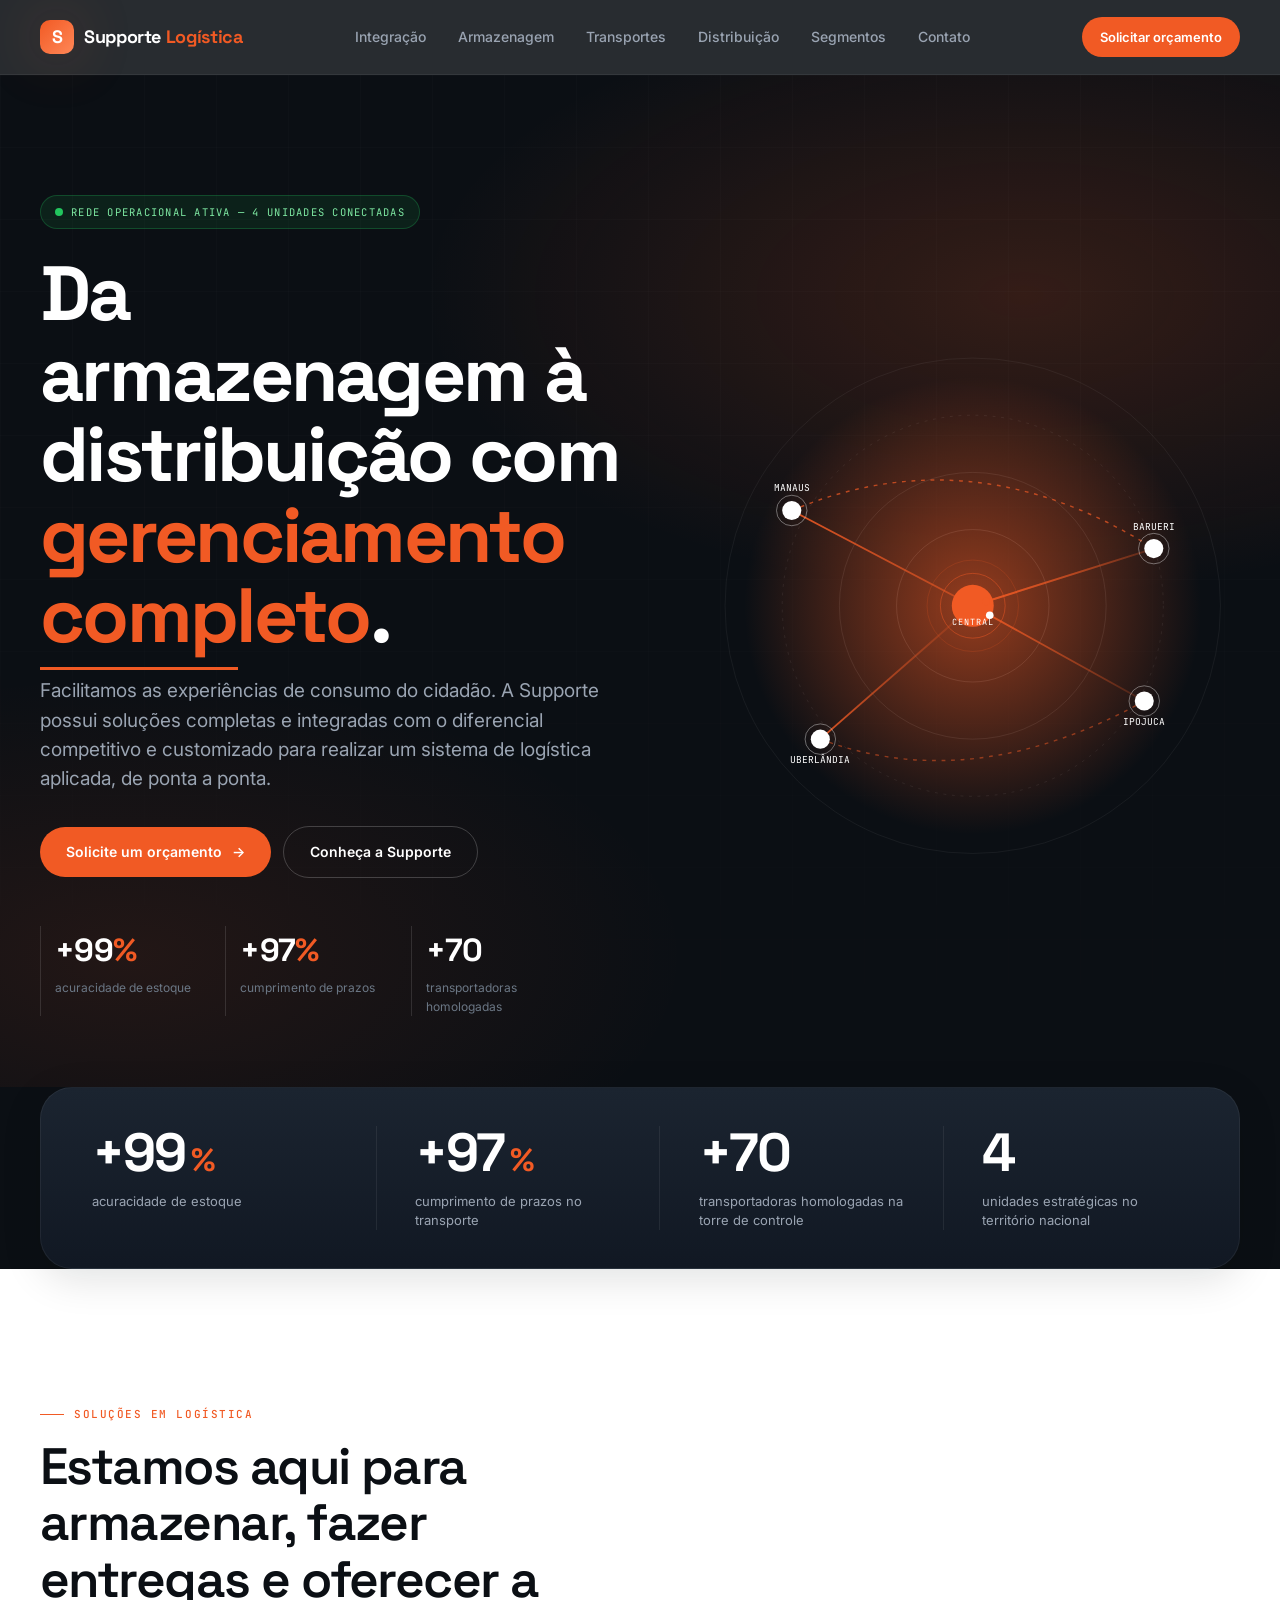
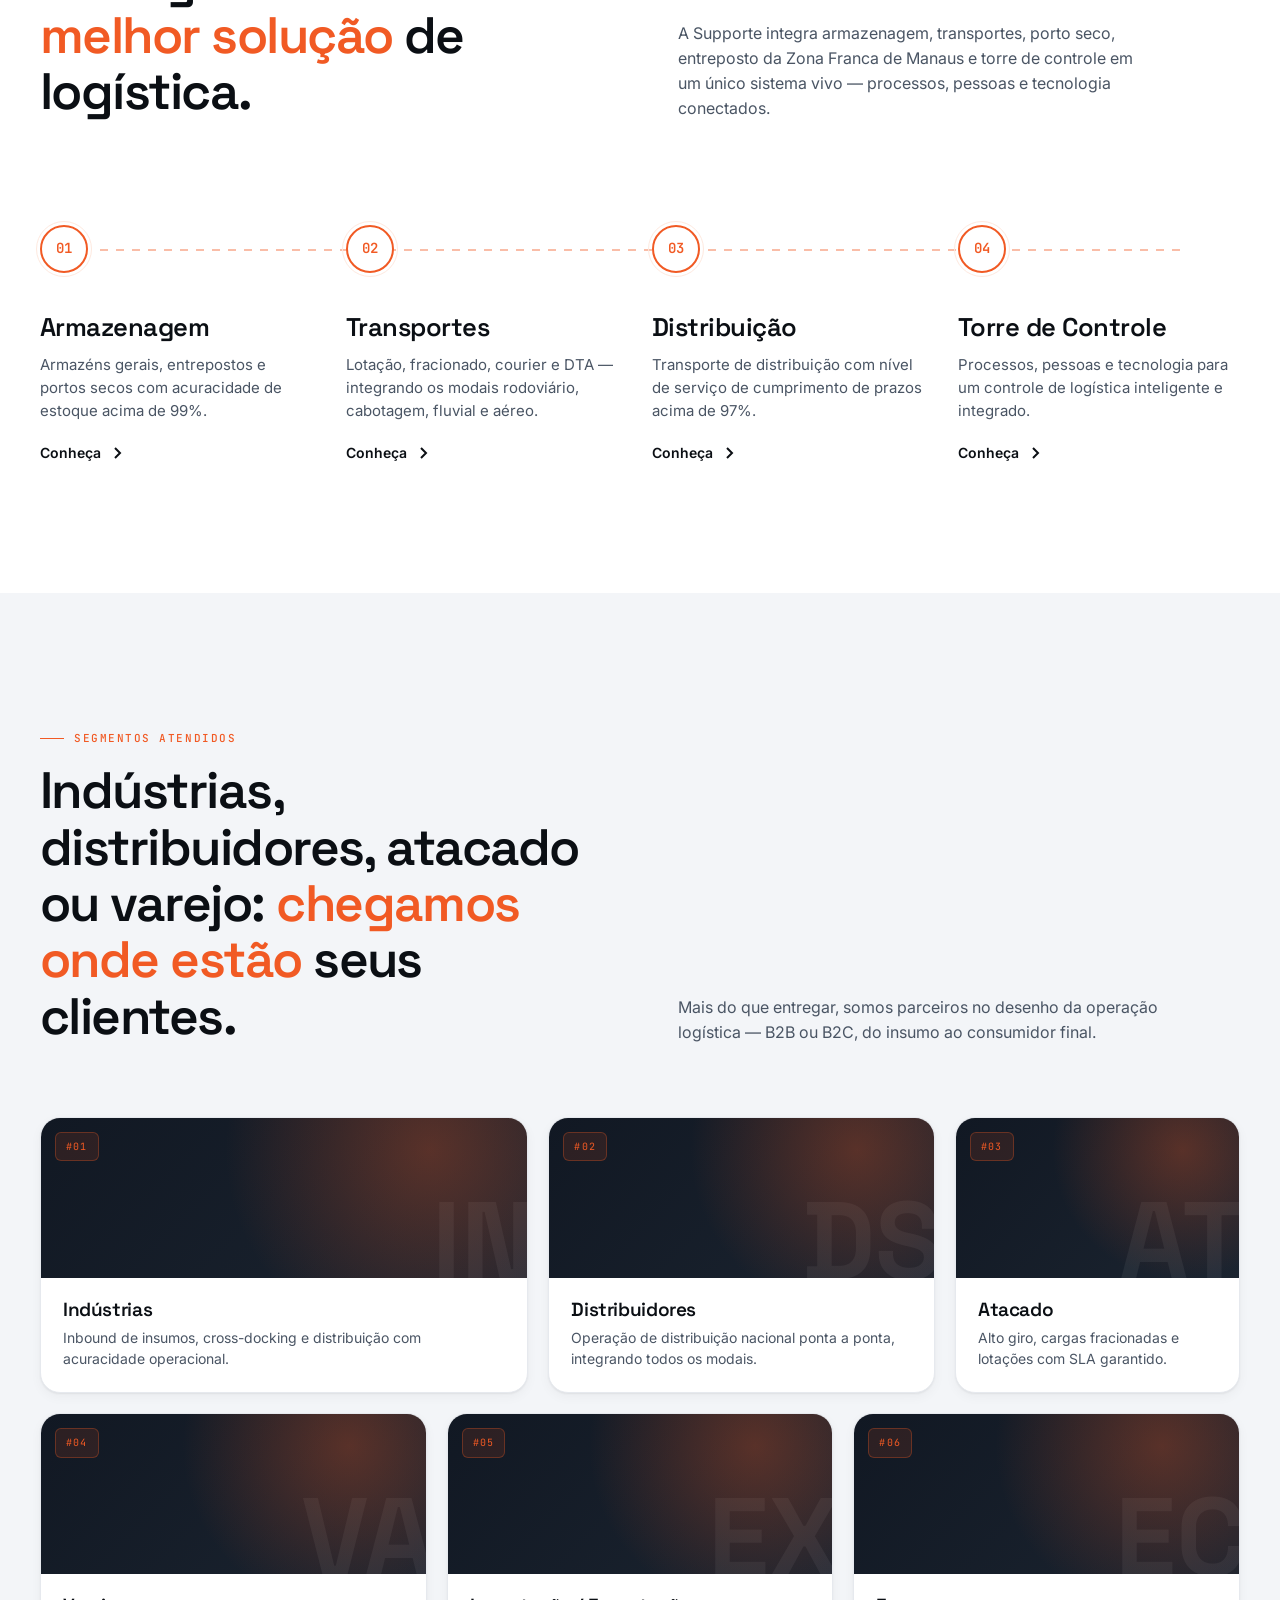
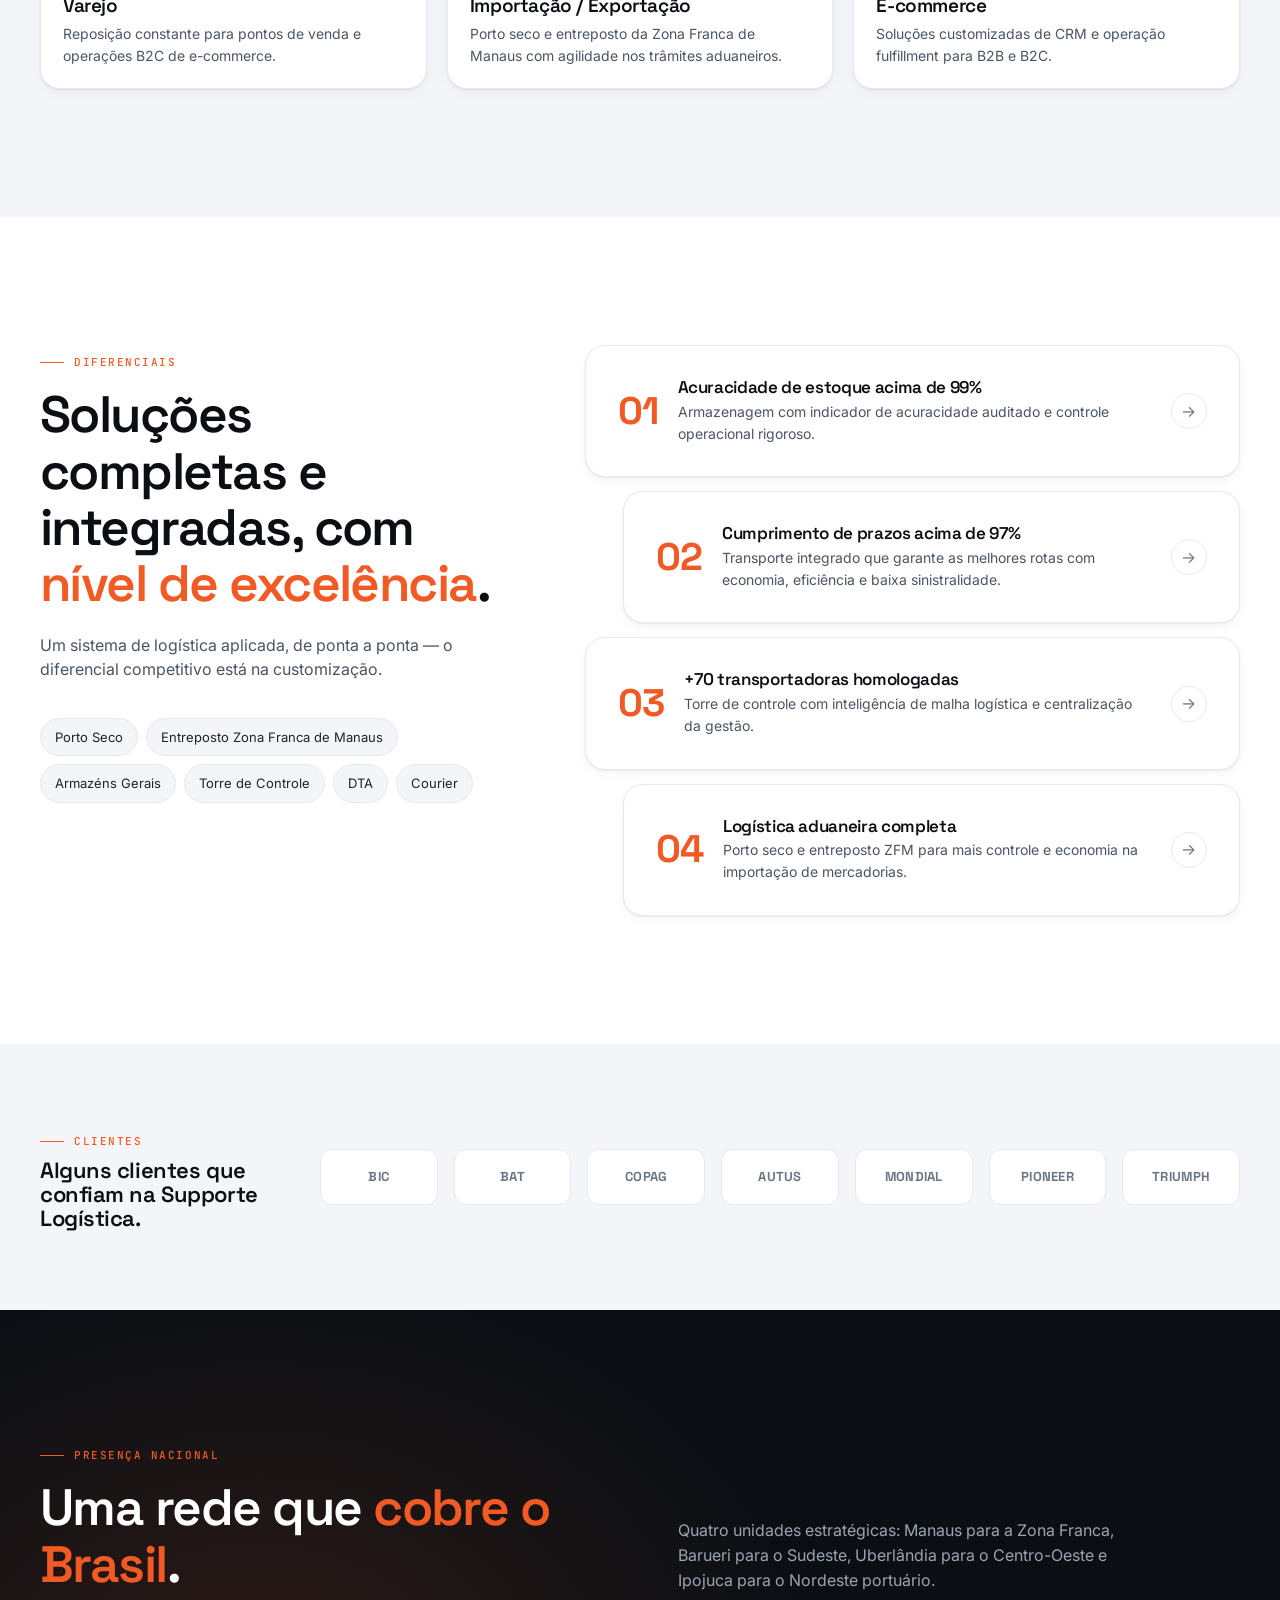
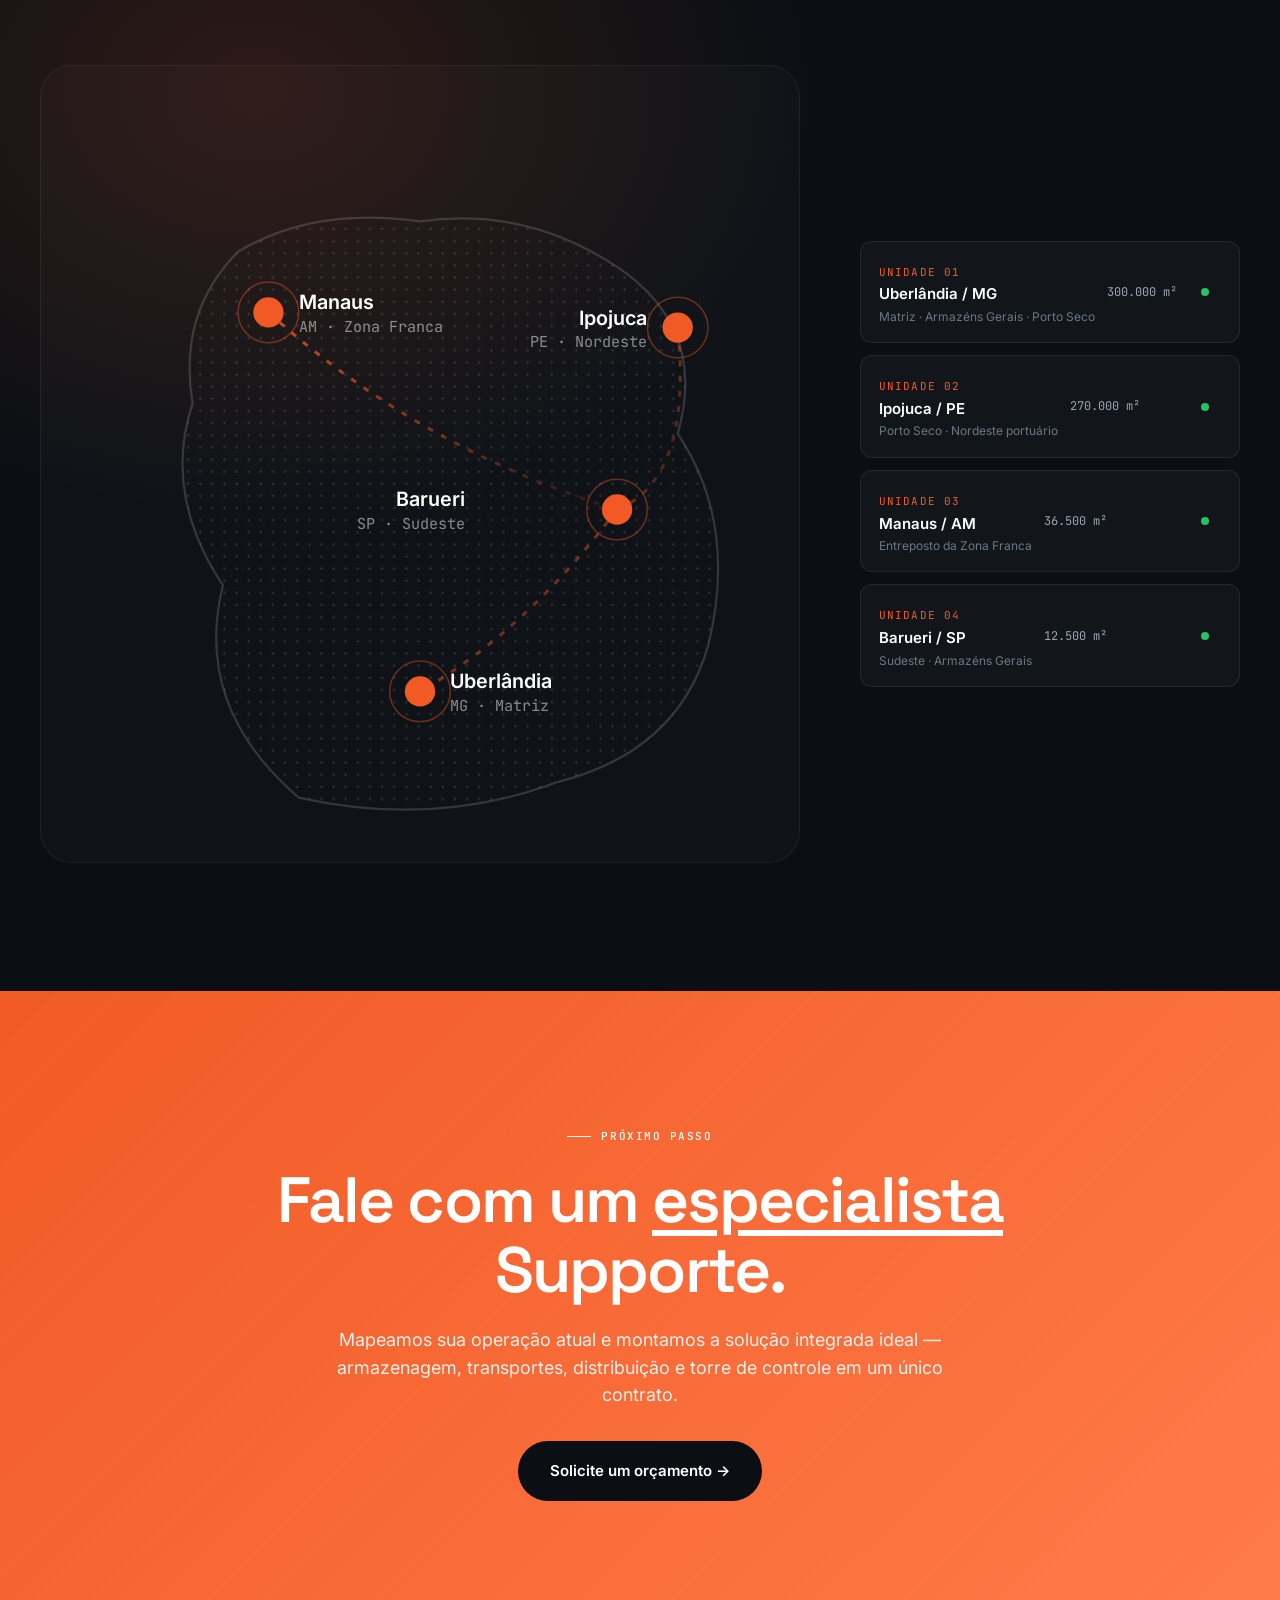
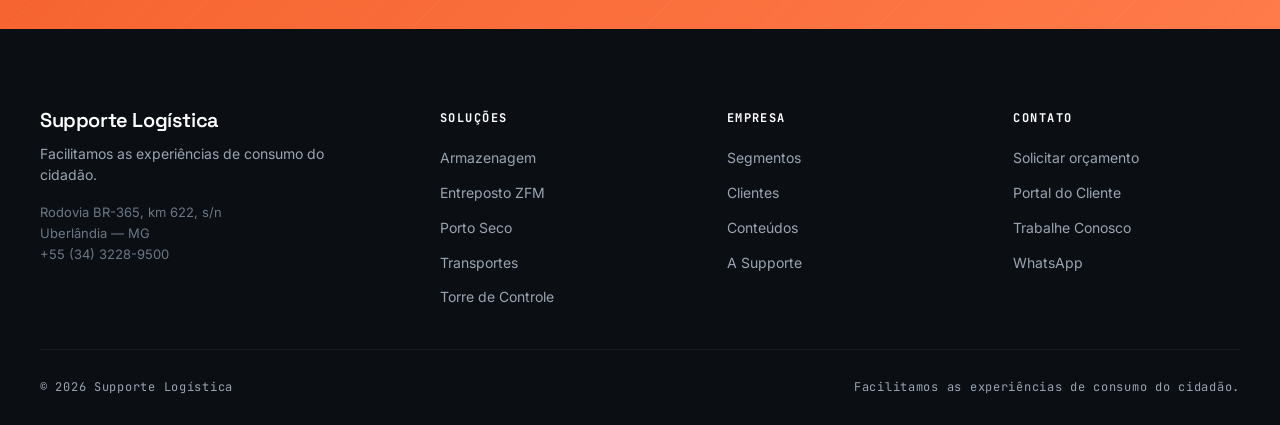
==== index.html @ f4f75f34 "fist commit" ====
<!DOCTYPE html>
<html lang="pt-BR">
<head>
<meta charset="UTF-8" />
<meta name="viewport" content="width=device-width, initial-scale=1.0" />
<title>Supporte Logística — Facilitamos as experiências de consumo do cidadão</title>
<link rel="preconnect" href="https://fonts.googleapis.com">
<link rel="preconnect" href="https://fonts.gstatic.com" crossorigin>
<link href="https://fonts.googleapis.com/css2?family=Space+Grotesk:wght@400;500;600;700&family=Inter:wght@300;400;500;600;700&family=JetBrains+Mono:wght@400;500&display=swap" rel="stylesheet">
<link rel="stylesheet" href="styles.css">
</head>
<body>

<!-- TOP NAV -->
<header class="topnav">
  <div class="inner">
    <a href="index.html" class="logo">
      <div class="logo-mark">S</div>
      <span>Supporte <strong style="color:var(--brand-orange); font-weight:700">Logística</strong></span>
    </a>
    <nav class="nav-links">
      <a href="integracao.html">Integração</a>
      <a href="armazenagem.html">Armazenagem</a>
      <a href="transportes.html">Transportes</a>
      <a href="distribuicao.html">Distribuição</a>
      <a href="segmentos.html">Segmentos</a>
      <a href="contato.html">Contato</a>
    </nav>
    <div class="nav-actions">
      <a class="nav-cta" href="contato.html">Solicitar orçamento</a>
      <button class="hamburger" aria-label="Menu"><svg width="20" height="20" viewBox="0 0 24 24" fill="none"><path d="M3 6h18M3 12h18M3 18h18" stroke="white" stroke-width="2" stroke-linecap="round"/></svg></button>
    </div>
  </div>
</header>
<nav class="mobile-menu">
  <a href="integracao.html">Integração Logística</a>
  <a href="armazenagem.html">Armazenagem</a>
  <a href="transportes.html">Transportes</a>
  <a href="distribuicao.html">Distribuição</a>
  <a href="segmentos.html">Segmentos</a>
  <a href="contato.html">Contato</a>
  <a class="btn btn-primary" href="contato.html">Solicitar orçamento →</a>
</nav>

<!-- HERO -->
<section class="hero">
  <div class="hero-grid-bg"></div>
  <div class="container">
    <div class="hero-left">
      <div class="status"><span class="pulse"></span>Rede operacional ativa — 4 unidades conectadas</div>
      <h1>Da armazenagem à distribuição com <em>gerenciamento completo</em>.</h1>
      <p class="lede">Facilitamos as experiências de consumo do cidadão. A Supporte possui soluções completas e integradas com o diferencial competitivo e customizado para realizar um sistema de logística aplicada, de ponta a ponta.</p>
      <div class="hero-cta">
        <a class="btn btn-primary" href="contato.html">Solicite um orçamento <span>→</span></a>
        <a class="btn btn-ghost" href="integracao.html">Conheça a Supporte</a>
      </div>
      <div class="hero-meta">
        <div class="item"><div class="num">+99<span style="color:var(--brand-orange)">%</span></div><div class="lbl">acuracidade de estoque</div></div>
        <div class="item"><div class="num">+97<span style="color:var(--brand-orange)">%</span></div><div class="lbl">cumprimento de prazos</div></div>
        <div class="item"><div class="num">+70</div><div class="lbl">transportadoras homologadas</div></div>
      </div>
    </div>

    <!-- Network visual -->
    <div class="hero-visual">
      <svg viewBox="0 0 560 560" xmlns="http://www.w3.org/2000/svg">
        <defs>
          <radialGradient id="glow" cx="50%" cy="50%" r="50%">
            <stop offset="0%" stop-color="#F15A24" stop-opacity=".6"/>
            <stop offset="100%" stop-color="#F15A24" stop-opacity="0"/>
          </radialGradient>
          <linearGradient id="route" x1="0%" y1="0%" x2="100%" y2="0%">
            <stop offset="0%" stop-color="#F15A24" stop-opacity=".9"/>
            <stop offset="100%" stop-color="#F15A24" stop-opacity=".1"/>
          </linearGradient>
        </defs>
        <circle cx="280" cy="280" r="260" stroke="rgba(255,255,255,.06)" fill="none"/>
        <circle cx="280" cy="280" r="200" stroke="rgba(255,255,255,.08)" fill="none" stroke-dasharray="3 6"/>
        <circle cx="280" cy="280" r="140" stroke="rgba(255,255,255,.1)" fill="none"/>
        <circle cx="280" cy="280" r="80" stroke="rgba(255,255,255,.14)" fill="none"/>
        <circle cx="280" cy="280" r="240" fill="url(#glow)"/>
        <path d="M90 180 Q 280 100 470 220" stroke="#F15A24" stroke-width="1.5" fill="none" stroke-dasharray="4 6" opacity=".7"/>
        <path d="M120 420 Q 280 480 460 380" stroke="#F15A24" stroke-width="1.5" fill="none" stroke-dasharray="4 6" opacity=".5"/>
        <path d="M90 180 L 280 280 L 470 220" stroke="url(#route)" stroke-width="2" fill="none"/>
        <path d="M470 220 L 280 280 L 460 380" stroke="url(#route)" stroke-width="2" fill="none"/>
        <path d="M280 280 L 120 420" stroke="url(#route)" stroke-width="2" fill="none"/>
        <path d="M280 280 L 280 80" stroke="url(#route)" stroke-width="2" fill="none"/>
        <g>
          <circle cx="280" cy="280" r="22" fill="#F15A24"/>
          <circle cx="280" cy="280" r="34" fill="none" stroke="#F15A24" stroke-opacity=".5"/>
          <circle cx="280" cy="280" r="48" fill="none" stroke="#F15A24" stroke-opacity=".2"/>
          <text x="280" y="300" text-anchor="middle" font-family="JetBrains Mono" font-size="9" fill="white" letter-spacing="1">CENTRAL</text>
        </g>
        <g>
          <circle cx="90" cy="180" r="10" fill="white"/><circle cx="90" cy="180" r="16" stroke="white" stroke-opacity=".4" fill="none"/>
          <text x="90" y="160" text-anchor="middle" font-family="JetBrains Mono" font-size="10" fill="white">MANAUS</text>
        </g>
        <g>
          <circle cx="470" cy="220" r="10" fill="white"/><circle cx="470" cy="220" r="16" stroke="white" stroke-opacity=".4" fill="none"/>
          <text x="470" y="200" text-anchor="middle" font-family="JetBrains Mono" font-size="10" fill="white">BARUERI</text>
        </g>
        <g>
          <circle cx="460" cy="380" r="10" fill="white"/><circle cx="460" cy="380" r="16" stroke="white" stroke-opacity=".4" fill="none"/>
          <text x="460" y="405" text-anchor="middle" font-family="JetBrains Mono" font-size="10" fill="white">IPOJUCA</text>
        </g>
        <g>
          <circle cx="120" cy="420" r="10" fill="white"/><circle cx="120" cy="420" r="16" stroke="white" stroke-opacity=".4" fill="none"/>
          <text x="120" y="445" text-anchor="middle" font-family="JetBrains Mono" font-size="10" fill="white">UBERLÂNDIA</text>
        </g>
        <circle r="4" fill="#F15A24">
          <animateMotion dur="4s" repeatCount="indefinite" path="M90 180 L 280 280 L 470 220"/>
        </circle>
        <circle r="4" fill="white">
          <animateMotion dur="5s" repeatCount="indefinite" path="M460 380 L 280 280 L 120 420"/>
        </circle>
      </svg>
    </div>
  </div>
</section>

<!-- PROOF -->
<section class="proof">
  <div class="proof-inner">
    <div class="proof-card">
      <div class="proof-item">
        <div class="num">+99<span>%</span></div>
        <div class="lbl">acuracidade de estoque</div>
      </div>
      <div class="proof-item">
        <div class="num">+97<span>%</span></div>
        <div class="lbl">cumprimento de prazos no transporte</div>
      </div>
      <div class="proof-item">
        <div class="num">+70</div>
        <div class="lbl">transportadoras homologadas na torre de controle</div>
      </div>
      <div class="proof-item">
        <div class="num">4</div>
        <div class="lbl">unidades estratégicas no território nacional</div>
      </div>
    </div>
  </div>
</section>

<!-- SOLUTIONS -->
<section class="sec sec-white">
  <div class="container">
    <div class="sec-head">
      <div>
        <span class="eyebrow">Soluções em logística</span>
        <h2 style="margin-top:16px">Estamos aqui para armazenar, fazer entregas e oferecer a <em>melhor solução</em> de logística.</h2>
      </div>
      <p>A Supporte integra armazenagem, transportes, porto seco, entreposto da Zona Franca de Manaus e torre de controle em um único sistema vivo — processos, pessoas e tecnologia conectados.</p>
    </div>

    <div class="flow-track">
      <div class="flow-step">
        <div class="node">01</div>
        <h3>Armazenagem</h3>
        <p>Armazéns gerais, entrepostos e portos secos com acuracidade de estoque acima de 99%.</p>
        <a class="link" href="armazenagem.html">Conheça <svg width="16" height="16" viewBox="0 0 16 16" fill="none"><path d="M6 3l5 5-5 5" stroke="currentColor" stroke-width="2" fill="none"/></svg></a>
      </div>
      <div class="flow-step">
        <div class="node">02</div>
        <h3>Transportes</h3>
        <p>Lotação, fracionado, courier e DTA — integrando os modais rodoviário, cabotagem, fluvial e aéreo.</p>
        <a class="link" href="transportes.html">Conheça <svg width="16" height="16" viewBox="0 0 16 16" fill="none"><path d="M6 3l5 5-5 5" stroke="currentColor" stroke-width="2" fill="none"/></svg></a>
      </div>
      <div class="flow-step">
        <div class="node">03</div>
        <h3>Distribuição</h3>
        <p>Transporte de distribuição com nível de serviço de cumprimento de prazos acima de 97%.</p>
        <a class="link" href="distribuicao.html">Conheça <svg width="16" height="16" viewBox="0 0 16 16" fill="none"><path d="M6 3l5 5-5 5" stroke="currentColor" stroke-width="2" fill="none"/></svg></a>
      </div>
      <div class="flow-step">
        <div class="node">04</div>
        <h3>Torre de Controle</h3>
        <p>Processos, pessoas e tecnologia para um controle de logística inteligente e integrado.</p>
        <a class="link" href="integracao.html">Conheça <svg width="16" height="16" viewBox="0 0 16 16" fill="none"><path d="M6 3l5 5-5 5" stroke="currentColor" stroke-width="2" fill="none"/></svg></a>
      </div>
    </div>
  </div>
</section>

<!-- SEGMENTS -->
<section class="sec sec-soft">
  <div class="container">
    <div class="sec-head">
      <div>
        <span class="eyebrow">Segmentos atendidos</span>
        <h2 style="margin-top:16px">Indústrias, distribuidores, atacado ou varejo: <em>chegamos onde estão</em> seus clientes.</h2>
      </div>
      <p>Mais do que entregar, somos parceiros no desenho da operação logística — B2B ou B2C, do insumo ao consumidor final.</p>
    </div>

    <div class="segments-grid">
      <article class="seg-card s-5">
        <div class="cover"><div class="tag">#01</div><div class="glyph">IN</div></div>
        <div class="body"><h4>Indústrias</h4><p>Inbound de insumos, cross-docking e distribuição com acuracidade operacional.</p></div>
      </article>
      <article class="seg-card s-4">
        <div class="cover"><div class="tag">#02</div><div class="glyph">DS</div></div>
        <div class="body"><h4>Distribuidores</h4><p>Operação de distribuição nacional ponta a ponta, integrando todos os modais.</p></div>
      </article>
      <article class="seg-card s-3">
        <div class="cover"><div class="tag">#03</div><div class="glyph">AT</div></div>
        <div class="body"><h4>Atacado</h4><p>Alto giro, cargas fracionadas e lotações com SLA garantido.</p></div>
      </article>
      <article class="seg-card s-4">
        <div class="cover"><div class="tag">#04</div><div class="glyph">VA</div></div>
        <div class="body"><h4>Varejo</h4><p>Reposição constante para pontos de venda e operações B2C de e-commerce.</p></div>
      </article>
      <article class="seg-card s-4">
        <div class="cover"><div class="tag">#05</div><div class="glyph">EX</div></div>
        <div class="body"><h4>Importação / Exportação</h4><p>Porto seco e entreposto da Zona Franca de Manaus com agilidade nos trâmites aduaneiros.</p></div>
      </article>
      <article class="seg-card s-4">
        <div class="cover"><div class="tag">#06</div><div class="glyph">EC</div></div>
        <div class="body"><h4>E-commerce</h4><p>Soluções customizadas de CRM e operação fulfillment para B2B e B2C.</p></div>
      </article>
    </div>
  </div>
</section>

<!-- DIFFERENTIALS -->
<section class="sec sec-white">
  <div class="container">
    <div class="diffs-grid">
      <div class="diffs-left">
        <span class="eyebrow">Diferenciais</span>
        <h2 style="margin-top:16px">Soluções completas e integradas, com <em>nível de excelência</em>.</h2>
        <p>Um sistema de logística aplicada, de ponta a ponta — o diferencial competitivo está na customização.</p>
        <div class="badge-wall">
          <span class="tag">Porto Seco</span>
          <span class="tag">Entreposto Zona Franca de Manaus</span>
          <span class="tag">Armazéns Gerais</span>
          <span class="tag">Torre de Controle</span>
          <span class="tag">DTA</span>
          <span class="tag">Courier</span>
        </div>
      </div>

      <div class="diffs-right">
        <div class="diff-item">
          <div class="num">01</div>
          <div><h4>Acuracidade de estoque acima de 99%</h4><p>Armazenagem com indicador de acuracidade auditado e controle operacional rigoroso.</p></div>
          <div class="arrow">→</div>
        </div>
        <div class="diff-item">
          <div class="num">02</div>
          <div><h4>Cumprimento de prazos acima de 97%</h4><p>Transporte integrado que garante as melhores rotas com economia, eficiência e baixa sinistralidade.</p></div>
          <div class="arrow">→</div>
        </div>
        <div class="diff-item">
          <div class="num">03</div>
          <div><h4>+70 transportadoras homologadas</h4><p>Torre de controle com inteligência de malha logística e centralização da gestão.</p></div>
          <div class="arrow">→</div>
        </div>
        <div class="diff-item">
          <div class="num">04</div>
          <div><h4>Logística aduaneira completa</h4><p>Porto seco e entreposto ZFM para mais controle e economia na importação de mercadorias.</p></div>
          <div class="arrow">→</div>
        </div>
      </div>
    </div>
  </div>
</section>

<!-- CLIENTS -->
<section class="sec sec-soft" style="padding-top:80px; padding-bottom:80px">
  <div class="container">
    <div class="clients-inner">
      <div class="clients-label">
        <span class="eyebrow">Clientes</span>
        <h4 style="margin-top:8px">Alguns clientes que confiam na Supporte Logística.</h4>
      </div>
      <div class="logos">
        <div class="logo-cell">BIC</div>
        <div class="logo-cell">BAT</div>
        <div class="logo-cell">COPAG</div>
        <div class="logo-cell">AUTUS</div>
        <div class="logo-cell">MONDIAL</div>
        <div class="logo-cell">PIONEER</div>
        <div class="logo-cell">TRIUMPH</div>
      </div>
    </div>
  </div>
</section>

<!-- NATIONAL PRESENCE -->
<section class="sec sec-dark map-sec">
  <div class="container">
    <div class="sec-head">
      <div>
        <span class="eyebrow">Presença nacional</span>
        <h2 style="margin-top:16px">Uma rede que <em>cobre o Brasil</em>.</h2>
      </div>
      <p>Quatro unidades estratégicas: Manaus para a Zona Franca, Barueri para o Sudeste, Uberlândia para o Centro-Oeste e Ipojuca para o Nordeste portuário.</p>
    </div>

    <div class="map-wrap">
      <div class="map-canvas">
        <svg viewBox="0 0 500 520" xmlns="http://www.w3.org/2000/svg">
          <defs>
            <pattern id="dots" width="8" height="8" patternUnits="userSpaceOnUse"><circle cx="1" cy="1" r="0.8" fill="rgba(255,255,255,0.12)"/></pattern>
            <linearGradient id="conn" x1="0%" y1="0%" x2="100%" y2="100%">
              <stop offset="0%" stop-color="#F15A24" stop-opacity=".8"/>
              <stop offset="100%" stop-color="#F15A24" stop-opacity=".1"/>
            </linearGradient>
          </defs>
          <path d="M130 120 Q 90 160 100 220 Q 80 280 120 340 Q 100 420 170 480 Q 260 500 340 470 Q 420 450 440 380 Q 460 300 420 240 Q 440 170 380 130 Q 320 90 250 100 Q 180 90 130 120 Z" fill="url(#dots)" stroke="rgba(255,255,255,.15)" stroke-width="1.5"/>
          <path d="M150 160 Q 250 250 380 290" stroke="url(#conn)" stroke-width="2" fill="none" stroke-dasharray="4 6"/>
          <path d="M380 290 Q 320 370 250 410" stroke="url(#conn)" stroke-width="2" fill="none" stroke-dasharray="4 6"/>
          <path d="M380 290 Q 430 270 420 170" stroke="url(#conn)" stroke-width="2" fill="none" stroke-dasharray="4 6"/>
          <g>
            <circle cx="150" cy="160" r="10" fill="#F15A24"/><circle cx="150" cy="160" r="20" fill="none" stroke="#F15A24" stroke-opacity=".4"/>
            <text x="170" y="158" font-family="Inter" font-size="13" fill="white" font-weight="600">Manaus</text>
            <text x="170" y="173" font-family="JetBrains Mono" font-size="10" fill="rgba(255,255,255,.5)">AM · Zona Franca</text>
          </g>
          <g>
            <circle cx="380" cy="290" r="10" fill="#F15A24"/><circle cx="380" cy="290" r="20" fill="none" stroke="#F15A24" stroke-opacity=".4"/>
            <text x="280" y="288" font-family="Inter" font-size="13" fill="white" font-weight="600" text-anchor="end">Barueri</text>
            <text x="280" y="303" font-family="JetBrains Mono" font-size="10" fill="rgba(255,255,255,.5)" text-anchor="end">SP · Sudeste</text>
          </g>
          <g>
            <circle cx="250" cy="410" r="10" fill="#F15A24"/><circle cx="250" cy="410" r="20" fill="none" stroke="#F15A24" stroke-opacity=".4"/>
            <text x="270" y="408" font-family="Inter" font-size="13" fill="white" font-weight="600">Uberlândia</text>
            <text x="270" y="423" font-family="JetBrains Mono" font-size="10" fill="rgba(255,255,255,.5)">MG · Matriz</text>
          </g>
          <g>
            <circle cx="420" cy="170" r="10" fill="#F15A24"/><circle cx="420" cy="170" r="20" fill="none" stroke="#F15A24" stroke-opacity=".4"/>
            <text x="400" y="168" font-family="Inter" font-size="13" fill="white" font-weight="600" text-anchor="end">Ipojuca</text>
            <text x="400" y="183" font-family="JetBrains Mono" font-size="10" fill="rgba(255,255,255,.5)" text-anchor="end">PE · Nordeste</text>
          </g>
        </svg>
      </div>

      <div class="hubs">
        <div class="hub">
          <div><span class="idx">UNIDADE 01</span><div class="name">Uberlândia / MG</div><div class="role">Matriz · Armazéns Gerais · Porto Seco</div></div>
          <span class="area">300.000 m²</span>
          <span class="dot"></span>
        </div>
        <div class="hub">
          <div><span class="idx">UNIDADE 02</span><div class="name">Ipojuca / PE</div><div class="role">Porto Seco · Nordeste portuário</div></div>
          <span class="area">270.000 m²</span>
          <span class="dot"></span>
        </div>
        <div class="hub">
          <div><span class="idx">UNIDADE 03</span><div class="name">Manaus / AM</div><div class="role">Entreposto da Zona Franca</div></div>
          <span class="area">36.500 m²</span>
          <span class="dot"></span>
        </div>
        <div class="hub">
          <div><span class="idx">UNIDADE 04</span><div class="name">Barueri / SP</div><div class="role">Sudeste · Armazéns Gerais</div></div>
          <span class="area">12.500 m²</span>
          <span class="dot"></span>
        </div>
      </div>
    </div>
  </div>
</section>

<!-- FINAL CTA -->
<section class="final-cta">
  <div class="container">
    <span class="eyebrow">Próximo passo</span>
    <h2 style="margin-top:20px">Fale com um <em style="font-style:normal; text-decoration:underline; text-underline-offset:8px">especialista</em> Supporte.</h2>
    <p>Mapeamos sua operação atual e montamos a solução integrada ideal — armazenagem, transportes, distribuição e torre de controle em um único contrato.</p>
    <a class="btn btn-dark" href="contato.html">Solicite um orçamento →</a>
  </div>
</section>

<!-- FOOTER -->
<footer>
  <div class="container">
    <div class="foot-grid">
      <div class="foot-brand">
        <h4>Supporte Logística</h4>
        <p>Facilitamos as experiências de consumo do cidadão.</p>
        <div class="addr">
          Rodovia BR-365, km 622, s/n<br>
          Uberlândia — MG<br>
          +55 (34) 3228-9500
        </div>
      </div>
      <div class="foot-col">
        <h5>Soluções</h5>
        <ul>
          <li><a href="armazenagem.html">Armazenagem</a></li>
          <li><a href="armazenagem.html">Entreposto ZFM</a></li>
          <li><a href="armazenagem.html">Porto Seco</a></li>
          <li><a href="transportes.html">Transportes</a></li>
          <li><a href="integracao.html">Torre de Controle</a></li>
        </ul>
      </div>
      <div class="foot-col">
        <h5>Empresa</h5>
        <ul>
          <li><a href="segmentos.html">Segmentos</a></li>
          <li><a href="#">Clientes</a></li>
          <li><a href="#">Conteúdos</a></li>
          <li><a href="#">A Supporte</a></li>
        </ul>
      </div>
      <div class="foot-col">
        <h5>Contato</h5>
        <ul>
          <li><a href="contato.html">Solicitar orçamento</a></li>
          <li><a href="#">Portal do Cliente</a></li>
          <li><a href="#">Trabalhe Conosco</a></li>
          <li><a href="contato.html">WhatsApp</a></li>
        </ul>
      </div>
    </div>
    <div class="foot-bottom">
      <span>© 2026 Supporte Logística</span>
      <span>Facilitamos as experiências de consumo do cidadão.</span>
    </div>
  </div>
</footer>

<script src="app.js"></script>
</body>
</html>
---- styles.css ----
/* ============================================================
   SUPPORTE LOGÍSTICA — Shared Design System
   Colors, type, layout tokens reused across all 7 pages.
   ============================================================ */
:root{
  --brand-orange:        #F15A24;
  --brand-orange-600:    #D84A18;
  --brand-orange-100:    #FEE9DF;
  --ink-900:             #0B0F14;
  --ink-800:             #111823;
  --ink-700:             #1B2430;
  --ink-500:             #4A5564;
  --ink-400:             #6B7785;
  --ink-300:             #9AA4B2;
  --ink-100:             #E6E9EE;
  --ink-50:              #F3F5F8;
  --white:               #FFFFFF;
  --signal-green:        #22C55E;
  --font-display: "Space Grotesk", "Inter", system-ui, sans-serif;
  --font-body:    "Inter", system-ui, sans-serif;
  --font-mono:    "JetBrains Mono", ui-monospace, monospace;
  --r-sm: 6px; --r-md: 12px; --r-lg: 20px; --r-xl: 32px;
  --shadow-1: 0 1px 2px rgba(11,15,20,.06), 0 4px 12px rgba(11,15,20,.04);
  --shadow-2: 0 10px 40px rgba(11,15,20,.12);
  --shadow-glow: 0 0 60px rgba(241,90,36,.25);
  --container: 1320px;
  --side-pad: 40px;
}

/* ============================================================
   BASE
   ============================================================ */
*{box-sizing:border-box; margin:0; padding:0}
html{scroll-behavior:smooth}
body{
  font-family:var(--font-body);
  font-size:16px; line-height:1.55;
  color:var(--ink-800);
  background:var(--white);
  -webkit-font-smoothing:antialiased;
  text-rendering:optimizeLegibility;
  overflow-x:hidden;
}
img,svg{display:block; max-width:100%; height:auto}
a{color:inherit; text-decoration:none}
button{font-family:inherit; cursor:pointer; border:none; background:none}
ul{list-style:none}

h1,h2,h3,h4{font-family:var(--font-display); font-weight:600; line-height:1.1; letter-spacing:-0.02em; color:var(--ink-900)}
h1{font-size:clamp(34px, 6vw, 80px); font-weight:700; letter-spacing:-0.035em; line-height:1.05}
h2{font-size:clamp(28px, 4vw, 52px); letter-spacing:-0.03em}
h3{font-size:clamp(20px, 2vw, 26px)}
h4{font-size:clamp(16px, 1.4vw, 18px); font-weight:600}

.container{max-width:var(--container); margin:0 auto; padding:0 var(--side-pad); width:100%}
.mono{font-family:var(--font-mono); font-size:12px; letter-spacing:.08em; text-transform:uppercase; color:var(--ink-400)}
.eyebrow{display:inline-flex; align-items:center; gap:10px; font-family:var(--font-mono); font-size:11px; letter-spacing:.14em; text-transform:uppercase; color:var(--brand-orange); font-weight:500}
.eyebrow::before{content:""; width:24px; height:1px; background:var(--brand-orange); flex-shrink:0}

.btn{display:inline-flex; align-items:center; gap:10px; padding:14px 26px; border-radius:999px; font-weight:600; font-size:14px; transition:transform .2s, background .2s, color .2s; white-space:nowrap}
.btn-primary{background:var(--brand-orange); color:var(--white)}
.btn-primary:hover{background:var(--brand-orange-600); transform:translateY(-1px)}
.btn-ghost{color:var(--white); border:1px solid rgba(255,255,255,.2)}
.btn-ghost:hover{background:rgba(255,255,255,.08)}
.btn-dark{background:var(--ink-900); color:var(--white)}
.btn-dark:hover{background:var(--ink-700)}

/* ============================================================
   TOP NAV
   ============================================================ */
.topnav{position:sticky; top:0; z-index:100; background:rgba(11,15,20,.88); backdrop-filter:blur(14px); border-bottom:1px solid rgba(255,255,255,.06)}
.topnav .inner{max-width:var(--container); margin:0 auto; padding:16px var(--side-pad); display:flex; align-items:center; justify-content:space-between; gap:16px}
.logo{display:flex; align-items:center; gap:10px; color:var(--white); font-family:var(--font-display); font-weight:700; font-size:18px; letter-spacing:-0.02em}
.logo-mark{width:34px; height:34px; border-radius:10px; background:linear-gradient(135deg, var(--brand-orange), #FF8757); display:grid; place-items:center; color:white; font-weight:700; box-shadow:var(--shadow-glow); flex-shrink:0}
.nav-links{display:flex; gap:4px; flex:1; justify-content:center}
.nav-links a{color:var(--ink-300); padding:10px 14px; border-radius:8px; font-size:14px; font-weight:500; transition:all .2s}
.nav-links a:hover, .nav-links a.active{color:var(--white); background:rgba(255,255,255,.05)}
.nav-actions{display:flex; align-items:center; gap:12px}
.nav-cta{background:var(--brand-orange); color:white; padding:10px 18px; border-radius:999px; font-size:13px; font-weight:600; white-space:nowrap}
.nav-cta:hover{background:var(--brand-orange-600)}
.hamburger{display:none; width:40px; height:40px; border-radius:8px; color:white; place-items:center}
.mobile-menu{display:none}

/* ============================================================
   HERO (home)
   ============================================================ */
.hero{position:relative; background:var(--ink-900); color:var(--white); padding:clamp(64px,10vw,120px) 0 clamp(100px,14vw,160px); overflow:hidden}
.hero::before{content:""; position:absolute; inset:0; background:radial-gradient(1000px 500px at 80% 20%, rgba(241,90,36,.18), transparent 60%), radial-gradient(800px 400px at 10% 80%, rgba(241,90,36,.1), transparent 70%); pointer-events:none}
.hero-grid-bg{position:absolute; inset:0; opacity:.35; background-image:linear-gradient(rgba(255,255,255,.04) 1px, transparent 1px), linear-gradient(90deg, rgba(255,255,255,.04) 1px, transparent 1px); background-size:72px 72px; mask-image:linear-gradient(to bottom, black 30%, transparent 100%)}
.hero .container{position:relative; z-index:2; display:grid; grid-template-columns: 1.05fr .95fr; gap:clamp(40px,6vw,80px); align-items:center}
.hero-left .status{display:inline-flex; align-items:center; gap:8px; background:rgba(34,197,94,.1); border:1px solid rgba(34,197,94,.25); padding:8px 14px; border-radius:999px; font-family:var(--font-mono); font-size:10.5px; letter-spacing:.12em; text-transform:uppercase; color:#7EE8A2}
.hero-left .status .pulse{width:8px; height:8px; background:var(--signal-green); border-radius:50%; animation:pulse 2s infinite}
@keyframes pulse{ 0%{box-shadow:0 0 0 0 rgba(34,197,94,.6)} 70%{box-shadow:0 0 0 12px rgba(34,197,94,0)} 100%{box-shadow:0 0 0 0 rgba(34,197,94,0)} }
.hero-left h1{margin-top:24px; color:var(--white)}
.hero-left h1 em{font-style:normal; color:var(--brand-orange); position:relative}
.hero-left h1 em::after{content:""; position:absolute; left:0; right:0; bottom:-6px; height:3px; background:var(--brand-orange); transform:scaleX(.6); transform-origin:left}
.hero-left p.lede{margin-top:20px; max-width:560px; font-size:clamp(15px,1.5vw,19px); line-height:1.55; color:var(--ink-300)}
.hero-cta{margin-top:32px; display:flex; align-items:center; gap:12px; flex-wrap:wrap}
.hero-meta{margin-top:48px; display:grid; grid-template-columns:repeat(3,1fr); gap:16px; max-width:540px}
.hero-meta .item{border-left:1px solid rgba(255,255,255,.12); padding-left:14px}
.hero-meta .num{font-family:var(--font-display); font-size:clamp(22px,2.8vw,32px); font-weight:700; color:var(--white); letter-spacing:-0.02em}
.hero-meta .lbl{font-size:12px; color:var(--ink-400); margin-top:4px}
.hero-visual{position:relative; aspect-ratio:1/1; max-width:560px; width:100%; justify-self:end}
.hero-visual svg{width:100%; height:100%}

/* ============================================================
   PROOF BAR
   ============================================================ */
.proof{background:var(--ink-900); color:var(--white); position:relative; z-index:3}
.proof-inner{max-width:var(--container); margin:clamp(-100px,-7vw,-60px) auto 0; padding:0 var(--side-pad); position:relative}
.proof-card{background:linear-gradient(180deg, #1B2430 0%, #111823 100%); border:1px solid rgba(255,255,255,.06); border-radius:var(--r-xl); padding:clamp(24px,3vw,48px) clamp(24px,4vw,56px); display:grid; grid-template-columns:repeat(4, 1fr); gap:clamp(20px,3vw,40px); box-shadow:var(--shadow-2)}
.proof-item .num{font-family:var(--font-display); font-size:clamp(32px,4.2vw,56px); font-weight:700; color:var(--white); letter-spacing:-0.04em; line-height:1; display:flex; align-items:baseline; gap:6px}
.proof-item .num span{color:var(--brand-orange); font-size:.6em}
.proof-item .lbl{margin-top:12px; font-size:13px; color:var(--ink-300); max-width:220px; line-height:1.45}
.proof-item + .proof-item{border-left:1px solid rgba(255,255,255,.07); padding-left:clamp(20px,3vw,40px)}

/* ============================================================
   GENERIC SECTION HEADERS
   ============================================================ */
.sec{padding:clamp(80px,10vw,140px) 0; position:relative}
.sec-white{background:var(--white)}
.sec-dark{background:var(--ink-900); color:white}
.sec-dark h2{color:white}
.sec-soft{background:var(--ink-50)}
.sec-head{display:grid; grid-template-columns:1fr 1fr; gap:clamp(32px,6vw,80px); align-items:end; margin-bottom:clamp(40px,6vw,72px)}
.sec-head h2 em{font-style:normal; color:var(--brand-orange)}
.sec-head p{color:var(--ink-500); font-size:16px; max-width:480px}
.sec-dark .sec-head p{color:var(--ink-300)}

/* ============================================================
   SOLUTIONS — flow track
   ============================================================ */
.flow-track{position:relative; display:grid; grid-template-columns:repeat(4, 1fr); gap:24px}
.flow-track::before{content:""; position:absolute; top:56px; left:5%; right:5%; height:2px; background:repeating-linear-gradient(90deg, var(--brand-orange) 0 8px, transparent 8px 16px); opacity:.4}
.flow-step{position:relative; padding-top:120px; padding-right:12px}
.flow-step .node{position:absolute; top:32px; left:0; width:48px; height:48px; border-radius:50%; background:var(--white); border:2px solid var(--brand-orange); display:grid; place-items:center; font-family:var(--font-mono); font-weight:600; color:var(--brand-orange); z-index:2; font-size:14px}
.flow-step .node::after{content:""; position:absolute; inset:-6px; border-radius:50%; border:1px solid var(--brand-orange-100)}
.flow-step h3{margin-bottom:12px}
.flow-step p{color:var(--ink-500); font-size:15px}
.flow-step .link{margin-top:20px; display:inline-flex; align-items:center; gap:8px; color:var(--ink-900); font-weight:600; font-size:14px}
.flow-step .link svg{transition:transform .2s}
.flow-step:hover .link svg{transform:translateX(4px)}

/* ============================================================
   SEGMENTS CARDS
   ============================================================ */
.segments-grid{display:grid; grid-template-columns:repeat(12, 1fr); gap:20px}
.seg-card{background:var(--white); border-radius:var(--r-lg); overflow:hidden; border:1px solid var(--ink-100); box-shadow:var(--shadow-1); transition:transform .3s, box-shadow .3s}
.seg-card:hover{transform:translateY(-4px); box-shadow:var(--shadow-2)}
.seg-card .cover{height:160px; background:linear-gradient(135deg, var(--ink-800), var(--ink-700)); position:relative; overflow:hidden}
.seg-card .cover::after{content:""; position:absolute; inset:0; background:radial-gradient(circle at 80% 20%, rgba(241,90,36,.3), transparent 50%)}
.seg-card .cover .tag{position:absolute; top:14px; left:14px; font-family:var(--font-mono); font-size:10px; letter-spacing:.12em; color:var(--brand-orange); text-transform:uppercase; background:rgba(241,90,36,.12); padding:6px 10px; border-radius:6px; border:1px solid rgba(241,90,36,.3); z-index:2}
.seg-card .cover .glyph{position:absolute; bottom:-18px; right:-8px; font-family:var(--font-display); font-weight:700; font-size:110px; color:rgba(255,255,255,.06); line-height:1}
.seg-card .body{padding:22px}
.seg-card h4{font-size:19px; margin-bottom:6px}
.seg-card p{color:var(--ink-500); font-size:14px}
.s-12{grid-column:span 12}.s-6{grid-column:span 6}.s-4{grid-column:span 4}.s-3{grid-column:span 3}.s-5{grid-column:span 5}
.s-8{grid-column:span 8}.s-7{grid-column:span 7}

/* ============================================================
   DIFFERENTIALS
   ============================================================ */
.diffs-grid{display:grid; grid-template-columns:5fr 7fr; gap:clamp(40px,6vw,80px); align-items:start}
.diffs-left h2 em{font-style:normal; color:var(--brand-orange)}
.diffs-left p{color:var(--ink-500); font-size:16px; margin-top:20px}
.diffs-left .badge-wall{margin-top:36px; display:flex; flex-wrap:wrap; gap:8px}
.badge-wall .tag{padding:8px 14px; border-radius:999px; border:1px solid var(--ink-100); font-size:13px; color:var(--ink-700); background:var(--ink-50)}
.diffs-right{position:relative}
.diff-item{background:var(--white); border:1px solid var(--ink-100); border-radius:var(--r-lg); padding:clamp(20px,2.5vw,32px); display:grid; grid-template-columns:auto 1fr auto; gap:20px; align-items:center; box-shadow:var(--shadow-1)}
.diff-item + .diff-item{margin-top:14px}
.diff-item:nth-child(even){margin-left:clamp(0px,3vw,40px)}
.diff-item .num{font-family:var(--font-display); font-weight:700; font-size:clamp(28px,3vw,40px); color:var(--brand-orange); letter-spacing:-0.03em; line-height:1}
.diff-item h4{font-size:17px; margin-bottom:4px}
.diff-item p{font-size:14px; color:var(--ink-500)}
.diff-item .arrow{width:36px; height:36px; border-radius:50%; border:1px solid var(--ink-100); display:grid; place-items:center; color:var(--ink-400); flex-shrink:0}

/* ============================================================
   CLIENTS
   ============================================================ */
.clients-inner{display:grid; grid-template-columns:auto 1fr; gap:clamp(32px,5vw,60px); align-items:center}
.clients-label h4{font-family:var(--font-display); font-size:clamp(18px,2vw,22px); color:var(--ink-900); max-width:220px}
.logos{display:grid; grid-template-columns:repeat(7, 1fr); gap:16px}
.logo-cell{height:56px; border-radius:var(--r-md); background:var(--white); display:grid; place-items:center; font-family:var(--font-display); font-weight:700; color:var(--ink-400); font-size:13px; letter-spacing:.02em; border:1px solid var(--ink-100)}

/* ============================================================
   NATIONAL PRESENCE — map
   ============================================================ */
.map-sec{overflow:hidden}
.map-sec::before{content:""; position:absolute; inset:0; background:radial-gradient(800px 600px at 20% 30%, rgba(241,90,36,.15), transparent 70%); pointer-events:none}
.map-sec .container{position:relative; z-index:2}
.map-wrap{display:grid; grid-template-columns:1fr 380px; gap:clamp(32px,5vw,60px); align-items:center}
.map-canvas{aspect-ratio:1/1.05; position:relative; background:rgba(255,255,255,.02); border:1px solid rgba(255,255,255,.06); border-radius:var(--r-xl); overflow:hidden}
.map-canvas svg{width:100%; height:100%}
.hubs{display:flex; flex-direction:column; gap:12px}
.hub{background:rgba(255,255,255,.03); border:1px solid rgba(255,255,255,.08); border-radius:var(--r-md); padding:16px 18px; display:grid; grid-template-columns:auto 1fr auto auto; gap:12px; align-items:center}
.hub .idx{font-family:var(--font-mono); font-size:11px; color:var(--brand-orange); letter-spacing:.1em}
.hub .name{font-weight:600; color:var(--white); font-size:15px}
.hub .role{font-size:12px; color:var(--ink-400); margin-top:2px}
.hub .dot{width:8px; height:8px; border-radius:50%; background:var(--signal-green)}
.hub .area{font-family:var(--font-mono); color:var(--ink-300); font-size:12px}

/* ============================================================
   FINAL CTA
   ============================================================ */
.final-cta{background:linear-gradient(135deg, var(--brand-orange) 0%, #FF7B4A 100%); color:white; padding:clamp(80px,10vw,140px) 0; position:relative; overflow:hidden}
.final-cta::before{content:""; position:absolute; inset:0; background:repeating-linear-gradient(-45deg, transparent 0 40px, rgba(255,255,255,.04) 40px 41px)}
.final-cta .container{position:relative; z-index:2; text-align:center}
.final-cta h2{color:var(--white); max-width:900px; margin:0 auto; font-size:clamp(32px,5vw,64px)}
.final-cta p{color:rgba(255,255,255,.9); max-width:620px; margin:20px auto 32px; font-size:clamp(15px,1.6vw,18px)}
.final-cta .btn-dark{padding:18px 32px; font-size:15px}
.final-cta .eyebrow{color:white}
.final-cta .eyebrow::before{background:white}

/* ============================================================
   FOOTER
   ============================================================ */
footer{background:var(--ink-900); color:var(--ink-300); padding:clamp(60px,8vw,80px) 0 28px}
.foot-grid{display:grid; grid-template-columns:1.5fr 1fr 1fr 1fr; gap:clamp(32px,5vw,60px); padding-bottom:40px; border-bottom:1px solid rgba(255,255,255,.06)}
.foot-brand h4{color:white; font-family:var(--font-display); font-size:20px; margin-bottom:12px}
.foot-brand p{font-size:14px; max-width:300px}
.foot-brand .addr{margin-top:16px; font-size:13px; color:var(--ink-400); line-height:1.6}
.foot-col h5{color:white; font-size:12px; font-family:var(--font-mono); letter-spacing:.12em; text-transform:uppercase; margin-bottom:18px}
.foot-col ul{display:flex; flex-direction:column; gap:10px}
.foot-col a{font-size:14px; color:var(--ink-300)}
.foot-col a:hover{color:var(--brand-orange)}
.foot-bottom{display:flex; justify-content:space-between; padding-top:28px; font-size:12px; font-family:var(--font-mono); letter-spacing:.06em; flex-wrap:wrap; gap:12px}

/* ============================================================
   PAGE HERO (inner pages)
   ============================================================ */
.page-hero{background:var(--ink-900); color:white; padding:clamp(80px,10vw,140px) 0 clamp(60px,8vw,100px); position:relative; overflow:hidden}
.page-hero::before{content:""; position:absolute; inset:0; background:radial-gradient(700px 400px at 90% 10%, rgba(241,90,36,.18), transparent 70%)}
.page-hero .container{position:relative; z-index:2; display:grid; grid-template-columns:1.3fr .7fr; gap:clamp(32px,5vw,60px); align-items:end}
.page-hero h1{font-size:clamp(30px,5vw,64px); color:white; margin-top:16px; max-width:800px}
.page-hero h1 em{font-style:normal; color:var(--brand-orange)}
.page-hero p{color:var(--ink-300); margin-top:20px; max-width:640px; font-size:clamp(15px,1.6vw,18px)}
.page-hero .crumb{color:var(--ink-400); font-family:var(--font-mono); font-size:11px; letter-spacing:.14em}
.page-hero .crumb .active{color:white}
.page-hero .right-meta{display:flex; flex-direction:column; gap:12px}
.page-hero .kv{display:flex; justify-content:space-between; padding:12px 0; border-bottom:1px solid rgba(255,255,255,.08); font-size:13px; gap:16px}
.page-hero .kv span:first-child{color:var(--ink-400)}
.page-hero .kv span:last-child{color:white; font-family:var(--font-mono); text-align:right}

/* ============================================================
   TIMELINE
   ============================================================ */
.timeline{position:relative; max-width:1100px; margin:0 auto; padding-left:60px}
.timeline::before{content:""; position:absolute; left:24px; top:0; bottom:0; width:2px; background:var(--ink-100)}
.t-step{position:relative; padding-bottom:64px}
.t-step:last-child{padding-bottom:0}
.t-step .dot{position:absolute; left:-48px; top:0; width:48px; height:48px; border-radius:50%; background:var(--white); border:2px solid var(--brand-orange); display:grid; place-items:center; font-family:var(--font-mono); font-weight:600; color:var(--brand-orange); z-index:2; font-size:14px}
.t-step .dot::after{content:""; position:absolute; inset:-6px; border-radius:50%; border:1px dashed var(--brand-orange); opacity:.5}
.t-step h3{margin-bottom:8px}
.t-step p{color:var(--ink-500); max-width:640px}
.t-step .panel{margin-top:20px; background:var(--ink-50); border-radius:var(--r-md); padding:20px 24px; display:grid; grid-template-columns:repeat(3,1fr); gap:20px}
.t-step .panel .stat .n{font-family:var(--font-display); font-weight:700; font-size:26px; color:var(--ink-900)}
.t-step .panel .stat .l{font-size:13px; color:var(--ink-500); margin-top:4px}

/* ============================================================
   BEFORE / AFTER
   ============================================================ */
.compare-grid{display:grid; grid-template-columns:1fr auto 1fr; gap:32px; align-items:stretch}
.compare-card{background:var(--white); border:1px solid var(--ink-100); border-radius:var(--r-lg); padding:clamp(24px,3vw,40px)}
.compare-card.before{border-color:#F5D6CC}
.compare-card.after{background:var(--ink-900); color:white; border:none; box-shadow:var(--shadow-2)}
.compare-card .lbl{font-family:var(--font-mono); font-size:11px; letter-spacing:.14em; color:var(--ink-400); text-transform:uppercase}
.compare-card.after .lbl{color:var(--brand-orange)}
.compare-card h3{margin-top:12px; margin-bottom:20px}
.compare-card.after h3{color:white}
.compare-card ul{display:flex; flex-direction:column; gap:12px}
.compare-card li{font-size:15px; padding-left:28px; position:relative}
.compare-card.before li::before{content:"×"; position:absolute; left:0; width:20px; height:20px; border-radius:50%; background:#FEE2E2; color:#B91C1C; display:grid; place-items:center; font-weight:700; top:1px}
.compare-card.after li::before{content:"✓"; position:absolute; left:0; width:20px; height:20px; border-radius:50%; background:var(--brand-orange); color:white; display:grid; place-items:center; font-weight:700; font-size:11px; top:1px}
.compare-arrow{align-self:center; width:64px; height:64px; border-radius:50%; background:var(--brand-orange); color:white; display:grid; place-items:center; flex-shrink:0}

/* ============================================================
   WAREHOUSE / LOCATION TABLE
   ============================================================ */
.loc-grid{display:grid; grid-template-columns:repeat(4, 1fr); gap:16px}
.loc-card{background:var(--white); border:1px solid var(--ink-100); border-radius:var(--r-lg); padding:28px; position:relative; overflow:hidden; transition:transform .3s, border .3s}
.loc-card:hover{transform:translateY(-4px); border-color:var(--brand-orange)}
.loc-card .flag{position:absolute; top:-1px; left:20px; width:2px; height:40px; background:var(--brand-orange)}
.loc-card .idx{font-family:var(--font-mono); font-size:11px; color:var(--brand-orange); letter-spacing:.14em}
.loc-card h3{font-size:22px; margin:8px 0 20px}
.loc-card .metrics{display:flex; flex-direction:column; gap:10px}
.loc-card .metric{display:flex; justify-content:space-between; padding:10px 0; border-bottom:1px solid var(--ink-100); font-size:13px}
.loc-card .metric:last-child{border-bottom:none}
.loc-card .metric .k{color:var(--ink-500)}
.loc-card .metric .v{color:var(--ink-900); font-weight:600; font-family:var(--font-mono)}

/* ============================================================
   MODULAR GRID (warehouse types)
   ============================================================ */
.warehouse-grid{display:grid; grid-template-columns:repeat(8, 1fr); grid-auto-rows:120px; gap:14px}
.w-cell{background:var(--ink-50); border:1px solid var(--ink-100); border-radius:var(--r-md); padding:18px; display:flex; flex-direction:column; justify-content:space-between; transition:all .3s; position:relative; overflow:hidden}
.w-cell:hover{background:var(--ink-900); color:white; border-color:var(--ink-900)}
.w-cell:hover .num, .w-cell:hover h4, .w-cell:hover .lbl{color:white}
.w-cell .num{font-family:var(--font-mono); font-size:11px; color:var(--ink-400); letter-spacing:.14em}
.w-cell h4{color:var(--ink-900); font-size:16px; line-height:1.2}
.w-cell .lbl{font-size:12px; color:var(--ink-500)}
.w-cell.hero-cell{grid-column:span 4; grid-row:span 2; background:var(--ink-900); color:white; padding:28px}
.w-cell.hero-cell .num{color:var(--brand-orange)}
.w-cell.hero-cell h4{color:white; font-size:22px; max-width:300px}
.w-cell.hero-cell .lbl{color:var(--ink-300)}
.w-cell.hero-cell::after{content:""; position:absolute; right:-30px; bottom:-30px; width:180px; height:180px; border-radius:50%; background:radial-gradient(circle, rgba(241,90,36,.3), transparent 70%)}
.w-cell.accent{background:var(--brand-orange); color:white; border-color:var(--brand-orange)}
.w-cell.accent .num{color:rgba(255,255,255,.8)}
.w-cell.accent h4, .w-cell.accent .lbl{color:white}
.w-cell.span2{grid-column:span 2}
.w-cell.span3{grid-column:span 3}
.w-cell.row2{grid-row:span 2}

/* ============================================================
   TRANSPORT MODES
   ============================================================ */
.modes{display:grid; grid-template-columns:1fr; gap:16px; margin-top:40px}
.mode-row{display:grid; grid-template-columns:120px 1fr 1fr 140px; gap:28px; padding:28px; background:var(--white); border:1px solid var(--ink-100); border-radius:var(--r-lg); align-items:center; transition:all .3s}
.mode-row:hover{border-color:var(--brand-orange); box-shadow:var(--shadow-2)}
.mode-row .glyph{width:88px; height:88px; border-radius:var(--r-md); background:var(--ink-900); display:grid; place-items:center; color:white}
.mode-row.active .glyph{background:var(--brand-orange)}
.mode-row h3{font-size:20px; margin-bottom:4px}
.mode-row .mono{color:var(--brand-orange)}
.mode-row p{color:var(--ink-500); font-size:14px; max-width:420px}
.mode-row .route{height:2px; width:100%; background:var(--ink-100); position:relative; border-radius:2px}
.mode-row .route::before{content:""; position:absolute; left:0; top:-3px; width:8px; height:8px; border-radius:50%; background:var(--brand-orange)}
.mode-row .route::after{content:""; position:absolute; right:0; top:-3px; width:8px; height:8px; border-radius:50%; background:var(--ink-900)}
.mode-row .route .car{position:absolute; top:-5px; left:40%; width:12px; height:12px; border-radius:50%; background:var(--brand-orange); box-shadow:0 0 0 4px rgba(241,90,36,.2)}
.mode-row .stats{display:flex; flex-direction:column; gap:4px; text-align:right}
.mode-row .stats .n{font-family:var(--font-display); font-weight:700; font-size:20px; color:var(--ink-900)}
.mode-row .stats .l{font-size:12px; color:var(--ink-500)}

/* ============================================================
   DISTRIBUTION FLOW DIAGRAM
   ============================================================ */
.dist-diagram{margin-top:48px; background:var(--ink-900); border-radius:var(--r-xl); padding:clamp(32px,5vw,60px); color:white; position:relative; overflow:hidden}
.dist-diagram::before{content:""; position:absolute; inset:0; background:radial-gradient(600px 300px at 50% 50%, rgba(241,90,36,.15), transparent 70%)}
.dist-flow{position:relative; display:grid; grid-template-columns:repeat(5,1fr); gap:0; align-items:center; z-index:2}
.dist-node{text-align:center; position:relative}
.dist-node .circle{width:76px; height:76px; border-radius:50%; margin:0 auto 14px; background:rgba(255,255,255,.06); border:2px solid rgba(255,255,255,.15); display:grid; place-items:center; color:white}
.dist-node.key .circle{background:var(--brand-orange); border-color:var(--brand-orange); box-shadow:var(--shadow-glow)}
.dist-node h4{color:white; font-size:14px; margin-bottom:4px}
.dist-node .time{font-family:var(--font-mono); font-size:11px; color:var(--ink-400); letter-spacing:.1em}
.dist-connector{height:2px; background:repeating-linear-gradient(90deg, var(--brand-orange) 0 6px, transparent 6px 12px); align-self:center; margin-top:-40px}
.dist-metrics{margin-top:48px; display:grid; grid-template-columns:repeat(3,1fr); gap:20px; position:relative; z-index:2}
.dist-metric{background:rgba(255,255,255,.04); border:1px solid rgba(255,255,255,.08); border-radius:var(--r-md); padding:22px}
.dist-metric .n{font-family:var(--font-display); font-weight:700; font-size:28px; color:white}
.dist-metric .l{font-size:13px; color:var(--ink-300); margin-top:4px}

/* ============================================================
   SEGMENTS DETAIL CARD (problem/solution/result)
   ============================================================ */
.seg-detail{margin-bottom:32px; border-radius:var(--r-xl); overflow:hidden; border:1px solid var(--ink-100); background:var(--white)}
.seg-detail .bar{background:var(--ink-900); color:white; padding:20px 32px; display:flex; align-items:center; justify-content:space-between; gap:16px; flex-wrap:wrap}
.seg-detail .bar .name{font-family:var(--font-display); font-size:20px; font-weight:700}
.seg-detail .bar .chip{background:var(--brand-orange); color:white; padding:6px 14px; border-radius:999px; font-size:11px; font-family:var(--font-mono); letter-spacing:.1em; text-transform:uppercase}
.seg-detail .body{display:grid; grid-template-columns:1fr 1fr 1fr; gap:0}
.seg-detail .col{padding:clamp(24px,3vw,36px); border-right:1px solid var(--ink-100); position:relative}
.seg-detail .col:last-child{border-right:none}
.seg-detail .col .mark{font-family:var(--font-mono); font-size:11px; letter-spacing:.14em; text-transform:uppercase; color:var(--ink-400); margin-bottom:14px; display:flex; align-items:center; gap:10px}
.seg-detail .col .mark::before{content:""; width:24px; height:1px; background:currentColor}
.seg-detail .col.problem .mark{color:#B91C1C}
.seg-detail .col.solution .mark{color:var(--brand-orange)}
.seg-detail .col.result .mark{color:var(--signal-green)}
.seg-detail .col h3{font-size:20px; margin-bottom:12px}
.seg-detail .col p{color:var(--ink-500); font-size:14.5px}
.seg-detail .col .result-n{font-family:var(--font-display); font-weight:700; font-size:clamp(36px,4vw,48px); color:var(--ink-900); margin-top:16px; letter-spacing:-0.03em}
.seg-detail .col .result-n span{color:var(--brand-orange); font-size:.65em}

/* ============================================================
   CONTACT
   ============================================================ */
.contact-grid{display:grid; grid-template-columns:1fr 1fr; gap:clamp(32px,6vw,80px)}
.contact-left h2 em{font-style:normal; color:var(--brand-orange)}
.contact-left p.lede{color:var(--ink-500); font-size:clamp(15px,1.6vw,17px); margin-top:14px; max-width:460px}
.contact-whatsapp{margin-top:36px; padding:24px; border-radius:var(--r-lg); background:linear-gradient(135deg, #25D366, #128C7E); color:white; display:flex; align-items:center; gap:18px; cursor:pointer; box-shadow:0 10px 40px rgba(37,211,102,.2)}
.contact-whatsapp .wa-icon{width:52px; height:52px; border-radius:50%; background:rgba(255,255,255,.15); display:grid; place-items:center; flex-shrink:0}
.contact-whatsapp h4{color:white; font-size:17px; margin-bottom:4px}
.contact-whatsapp p{font-size:13px; color:rgba(255,255,255,.9)}
.contact-whatsapp .arrow{margin-left:auto; flex-shrink:0}
.contact-info-list{margin-top:36px; display:flex; flex-direction:column; gap:8px}
.c-item{display:grid; grid-template-columns:auto 1fr; gap:16px; padding:18px 0; border-bottom:1px solid var(--ink-100)}
.c-item .ico{width:40px; height:40px; border-radius:10px; background:var(--ink-50); display:grid; place-items:center; color:var(--brand-orange); flex-shrink:0}
.c-item h5{font-size:11px; font-family:var(--font-mono); text-transform:uppercase; letter-spacing:.12em; color:var(--ink-400); margin-bottom:4px}
.c-item p{color:var(--ink-900); font-weight:500; font-size:15px; line-height:1.4}
.contact-form{background:var(--ink-900); border-radius:var(--r-xl); padding:clamp(28px,4vw,44px); color:white; position:relative; overflow:hidden}
.contact-form::before{content:""; position:absolute; right:-60px; top:-60px; width:220px; height:220px; border-radius:50%; background:radial-gradient(circle, rgba(241,90,36,.25), transparent 70%)}
.contact-form > *{position:relative; z-index:2}
.contact-form h3{color:white; margin-bottom:8px}
.contact-form p{color:var(--ink-300); margin-bottom:28px; font-size:15px}
.form-row{display:grid; grid-template-columns:1fr 1fr; gap:14px; margin-bottom:14px}
.form-group{display:flex; flex-direction:column; gap:6px; margin-bottom:14px}
.form-group label{font-family:var(--font-mono); font-size:10px; letter-spacing:.14em; text-transform:uppercase; color:var(--ink-400)}
.form-group input, .form-group textarea, .form-group select{background:rgba(255,255,255,.04); border:1px solid rgba(255,255,255,.1); border-radius:var(--r-sm); padding:13px 15px; color:white; font-size:14.5px; font-family:var(--font-body); transition:border .2s; width:100%}
.form-group input:focus, .form-group textarea:focus, .form-group select:focus{outline:none; border-color:var(--brand-orange); background:rgba(241,90,36,.05)}
.form-group textarea{resize:vertical; min-height:110px}
.form-submit{width:100%; background:var(--brand-orange); color:white; padding:16px; border-radius:999px; font-weight:600; margin-top:8px; font-size:15px}
.form-submit:hover{background:var(--brand-orange-600)}

/* ============================================================
   RESPONSIVE BREAKPOINTS
   ============================================================ */
@media (max-width: 1100px){
  :root{--side-pad:28px}
  .nav-links a{padding:10px 10px; font-size:13px}
  .flow-track{grid-template-columns:repeat(2, 1fr); gap:40px 24px}
  .flow-track::before{display:none}
  .loc-grid{grid-template-columns:repeat(2, 1fr)}
  .warehouse-grid{grid-template-columns:repeat(4, 1fr)}
  .w-cell.hero-cell{grid-column:span 4}
  .logos{grid-template-columns:repeat(4, 1fr)}
  .foot-grid{grid-template-columns:1fr 1fr}
  .map-wrap{grid-template-columns:1fr}
  .map-canvas{aspect-ratio:1/.7}
  .dist-flow{grid-template-columns:1fr}
  .dist-connector{display:none}
  .dist-node{padding:12px 0}
}
@media (max-width: 860px){
  :root{--side-pad:20px}
  body{font-size:15px}
  .nav-links{display:none}
  .hamburger{display:grid}
  .nav-actions .lang{display:none}
  .hero .container, .sec-head, .diffs-grid, .contact-grid, .clients-inner, .page-hero .container{grid-template-columns:1fr !important}
  .hero-visual{justify-self:center; max-width:420px}
  .hero-meta{grid-template-columns:repeat(3, 1fr); max-width:100%}
  .proof-card{grid-template-columns:repeat(2, 1fr); gap:28px}
  .proof-item + .proof-item:nth-child(3){border-left:none; padding-left:0}
  .proof-item + .proof-item{border-left:none; padding-left:0; border-top:1px solid rgba(255,255,255,.07); padding-top:28px}
  .proof-item:nth-child(-n+2){border-top:none; padding-top:0}
  .segments-grid{grid-template-columns:repeat(2,1fr)}
  .segments-grid .seg-card{grid-column:span 1}
  .diff-item{grid-template-columns:auto 1fr; gap:16px}
  .diff-item .arrow{display:none}
  .diff-item:nth-child(even){margin-left:0}
  .compare-grid{grid-template-columns:1fr}
  .compare-arrow{transform:rotate(90deg); margin:0 auto}
  .mode-row{grid-template-columns:80px 1fr; gap:16px 20px}
  .mode-row .route, .mode-row .stats{grid-column:span 2}
  .mode-row .glyph{width:72px; height:72px}
  .seg-detail .body{grid-template-columns:1fr}
  .seg-detail .col{border-right:none; border-bottom:1px solid var(--ink-100)}
  .seg-detail .col:last-child{border-bottom:none}
  .timeline{padding-left:48px}
  .timeline::before{left:18px}
  .t-step .dot{left:-42px; width:40px; height:40px; font-size:12px}
  .t-step .panel{grid-template-columns:1fr}
  .loc-grid, .warehouse-grid{grid-template-columns:repeat(2,1fr)}
  .w-cell.hero-cell{grid-column:span 2}
  .w-cell.span3, .w-cell.span2{grid-column:span 1}
  .foot-grid{grid-template-columns:1fr}
  .foot-bottom{flex-direction:column; text-align:center}
  .form-row{grid-template-columns:1fr}
  .hubs .hub{grid-template-columns:auto 1fr auto; gap:10px}
  .hubs .area{display:none}
}
@media (max-width: 480px){
  :root{--side-pad:16px}
  h1{font-size:32px}
  .hero-meta{grid-template-columns:1fr; gap:12px}
  .hero-meta .item{border-left:none; border-top:1px solid rgba(255,255,255,.1); padding:12px 0 0 0}
  .segments-grid{grid-template-columns:1fr}
  .logos{grid-template-columns:repeat(3, 1fr)}
  .loc-grid, .warehouse-grid{grid-template-columns:1fr}
  .w-cell.hero-cell, .w-cell.span3, .w-cell.span2{grid-column:span 1}
  .logo span{display:none}
  .nav-cta{padding:9px 14px; font-size:12px}
  .hero-cta .btn{width:100%; justify-content:center}
  .page-hero .kv{font-size:12px}
  .hero-left h1 em::after{display:none}
}

/* ============================================================
   MOBILE MENU OVERLAY
   ============================================================ */
.mobile-menu.open{display:flex; flex-direction:column; position:fixed; top:69px; left:0; right:0; bottom:0; background:var(--ink-900); z-index:99; padding:24px var(--side-pad); gap:4px; animation:slideDown .25s ease}
@keyframes slideDown{from{opacity:0; transform:translateY(-10px)} to{opacity:1; transform:translateY(0)}}
.mobile-menu a{color:var(--ink-300); padding:16px; border-radius:10px; font-size:17px; font-weight:500; border-bottom:1px solid rgba(255,255,255,.05)}
.mobile-menu a:hover{color:white; background:rgba(255,255,255,.05)}
.mobile-menu a.active{color:var(--brand-orange)}
.mobile-menu .btn{margin-top:20px; justify-content:center}

/* ============================================================
   MODAL — Solicitar Orçamento
   ============================================================ */
.modal-overlay{
  position:fixed; inset:0; z-index:1000;
  background:rgba(11,15,20,.75); backdrop-filter:blur(8px);
  display:flex; align-items:center; justify-content:center;
  padding:24px;
  opacity:0; pointer-events:none;
  transition:opacity .25s ease;
}
.modal-overlay.open{
  opacity:1; pointer-events:all;
}
.modal-box{
  background:var(--white); border-radius:var(--r-xl);
  width:100%; max-width:600px; max-height:90vh;
  overflow-y:auto; position:relative;
  box-shadow:0 32px 80px rgba(11,15,20,.4);
  transform:translateY(20px) scale(.98);
  transition:transform .3s cubic-bezier(.22,1,.36,1);
}
.modal-overlay.open .modal-box{
  transform:translateY(0) scale(1);
}
.modal-head{
  padding:32px 36px 24px; display:flex; align-items:flex-start;
  justify-content:space-between; gap:16px;
  border-bottom:1px solid var(--ink-100);
  position:sticky; top:0; background:var(--white); z-index:1;
}
.modal-head .mh-text{}
.modal-head .mh-eyebrow{
  font-family:var(--font-mono); font-size:10px; letter-spacing:.12em;
  text-transform:uppercase; color:var(--brand-orange);
  display:flex; align-items:center; gap:8px; margin-bottom:4px;
}
.modal-head .mh-eyebrow::before{ content:""; width:18px; height:1px; background:var(--brand-orange); }
.modal-head h3{ font-size:22px; color:var(--ink-900); margin:0; }
.modal-close{
  width:36px; height:36px; border-radius:50%;
  border:1.5px solid var(--ink-100); background:none; cursor:pointer;
  display:grid; place-items:center; color:var(--ink-500);
  transition:border-color .2s, color .2s, background .2s; flex-shrink:0;
}
.modal-close:hover{ border-color:var(--ink-300); color:var(--ink-900); background:var(--ink-50); }
.modal-body{ padding:32px 36px 36px; }

/* Modal form fields (reuses pattern from contato.html) */
.mf-group{ display:flex; flex-direction:column; gap:18px; }
.mf-field{ display:flex; flex-direction:column; gap:6px; }
.mf-row{ display:grid; grid-template-columns:1fr 1fr; gap:16px; }
.mf-field label{ font-size:13px; font-weight:600; color:var(--ink-700); }
.mf-field label span{ color:var(--brand-orange); }
.mf-field input,
.mf-field select,
.mf-field textarea{
  border:1.5px solid var(--ink-100); border-radius:var(--r-md);
  padding:12px 15px; font-family:var(--font-body); font-size:15px;
  color:var(--ink-800); background:var(--white);
  transition:border-color .2s, box-shadow .2s; outline:none; width:100%;
}
.mf-field input:focus,
.mf-field select:focus,
.mf-field textarea:focus{
  border-color:var(--brand-orange);
  box-shadow:0 0 0 3px rgba(241,90,36,.12);
}
.mf-field textarea{ resize:vertical; min-height:100px; }
.mf-field select{
  appearance:none; cursor:pointer;
  background-image:url("data:image/svg+xml,%3Csvg xmlns='http://www.w3.org/2000/svg' width='12' height='12' viewBox='0 0 24 24' fill='none' stroke='%236B7785' stroke-width='2'%3E%3Cpolyline points='6 9 12 15 18 9'/%3E%3C/svg%3E");
  background-repeat:no-repeat; background-position:right 14px center; padding-right:40px;
}
.mf-checks{ display:grid; grid-template-columns:1fr 1fr; gap:8px; }
.mf-check{ display:flex; align-items:center; gap:10px; cursor:pointer; font-size:13px; color:var(--ink-700); }
.mf-check input{ width:17px; height:17px; accent-color:var(--brand-orange); cursor:pointer; flex-shrink:0; }
.modal-submit{
  width:100%; padding:15px; background:var(--brand-orange); color:white;
  border:none; border-radius:999px; font-family:var(--font-body);
  font-size:16px; font-weight:700; cursor:pointer; margin-top:8px;
  transition:background .2s, transform .15s;
  display:flex; align-items:center; justify-content:center; gap:10px;
}
.modal-submit:hover{ background:var(--brand-orange-600); transform:translateY(-1px); }
.modal-lgpd{ font-size:11px; color:var(--ink-400); text-align:center; margin-top:12px; line-height:1.5; }
.modal-success{
  display:none; flex-direction:column; align-items:center; text-align:center;
  gap:16px; padding:48px 24px;
}
.modal-success .ms-ico{
  width:60px; height:60px; border-radius:50%;
  background:rgba(34,197,94,.1); border:2px solid var(--signal-green);
  display:grid; place-items:center; color:var(--signal-green);
}
.modal-success h3{ font-size:22px; margin:0; }
.modal-success p{ color:var(--ink-500); font-size:15px; max-width:320px; margin:0; }

@media(max-width:640px){
  .modal-box{ border-radius:var(--r-lg); }
  .modal-head{ padding:24px 24px 20px; }
  .modal-body{ padding:24px 24px 28px; }
  .mf-row{ grid-template-columns:1fr; }
  .mf-checks{ grid-template-columns:1fr; }
}
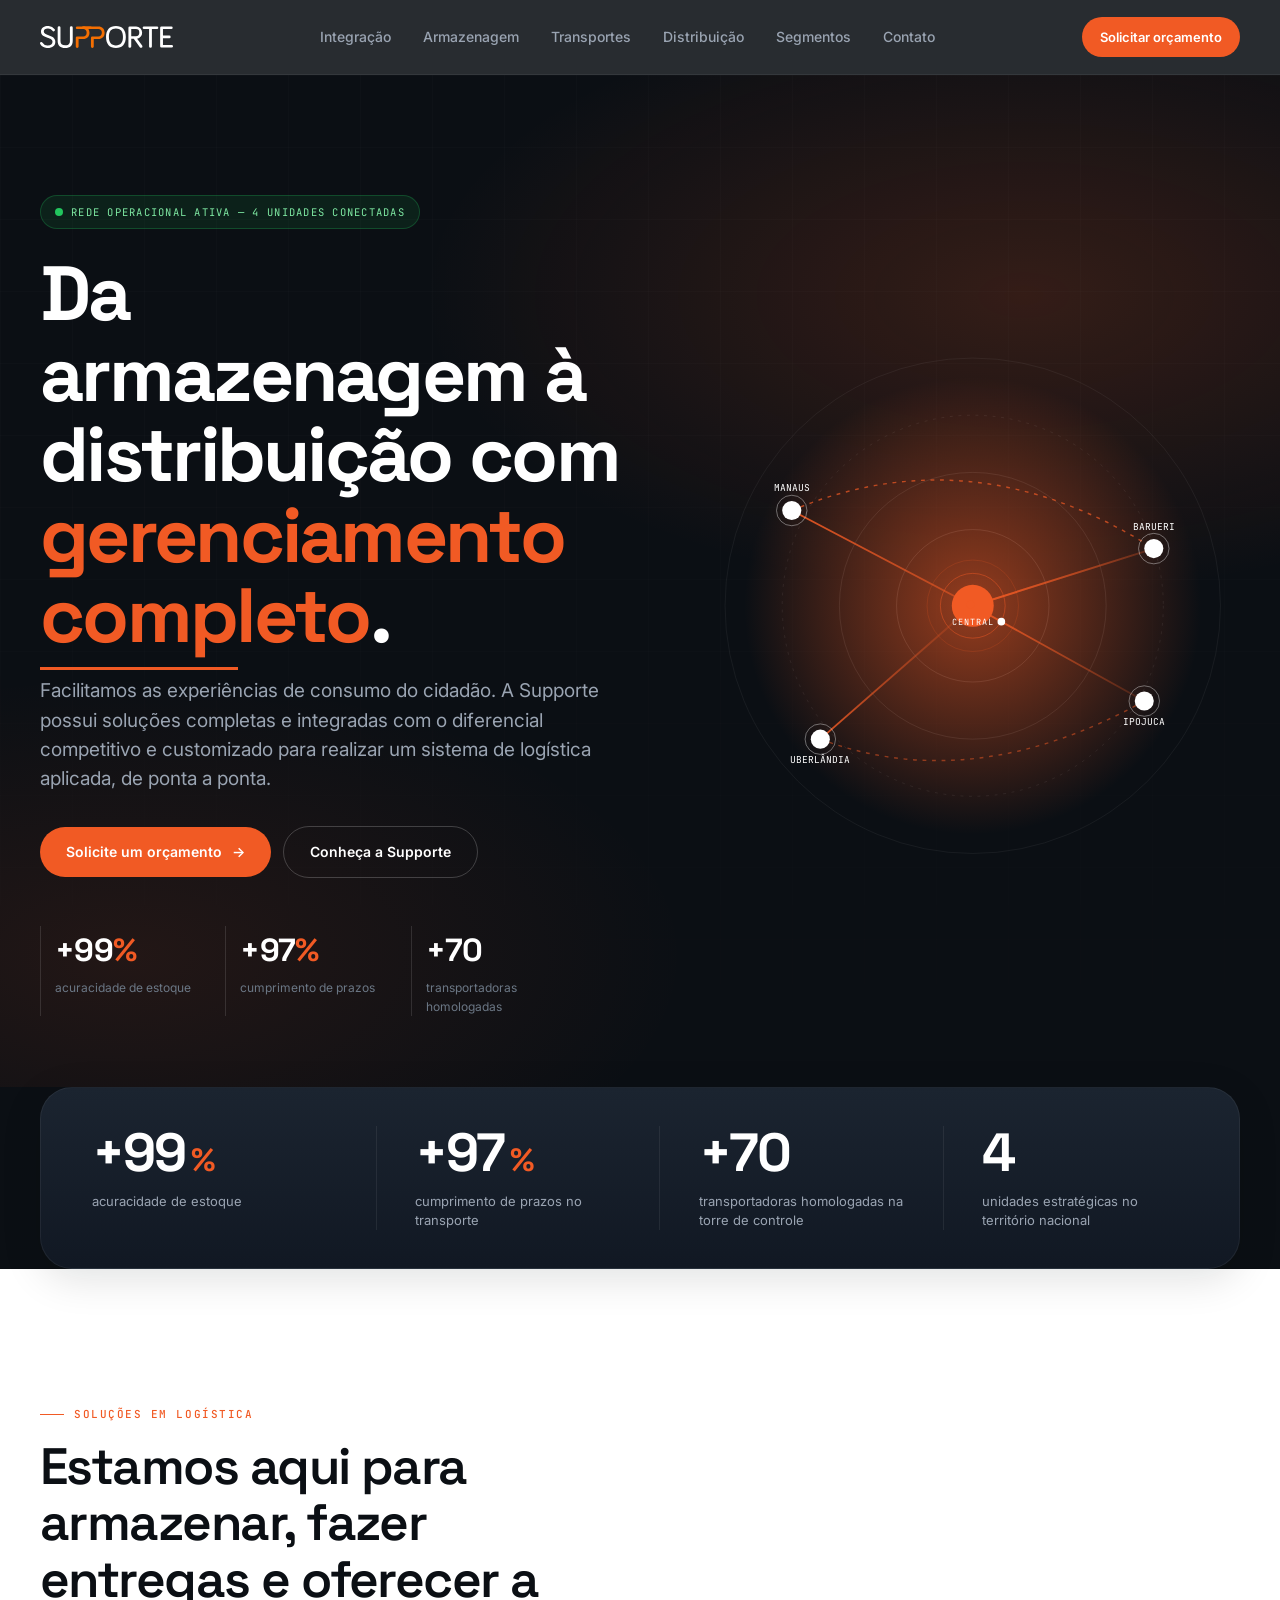
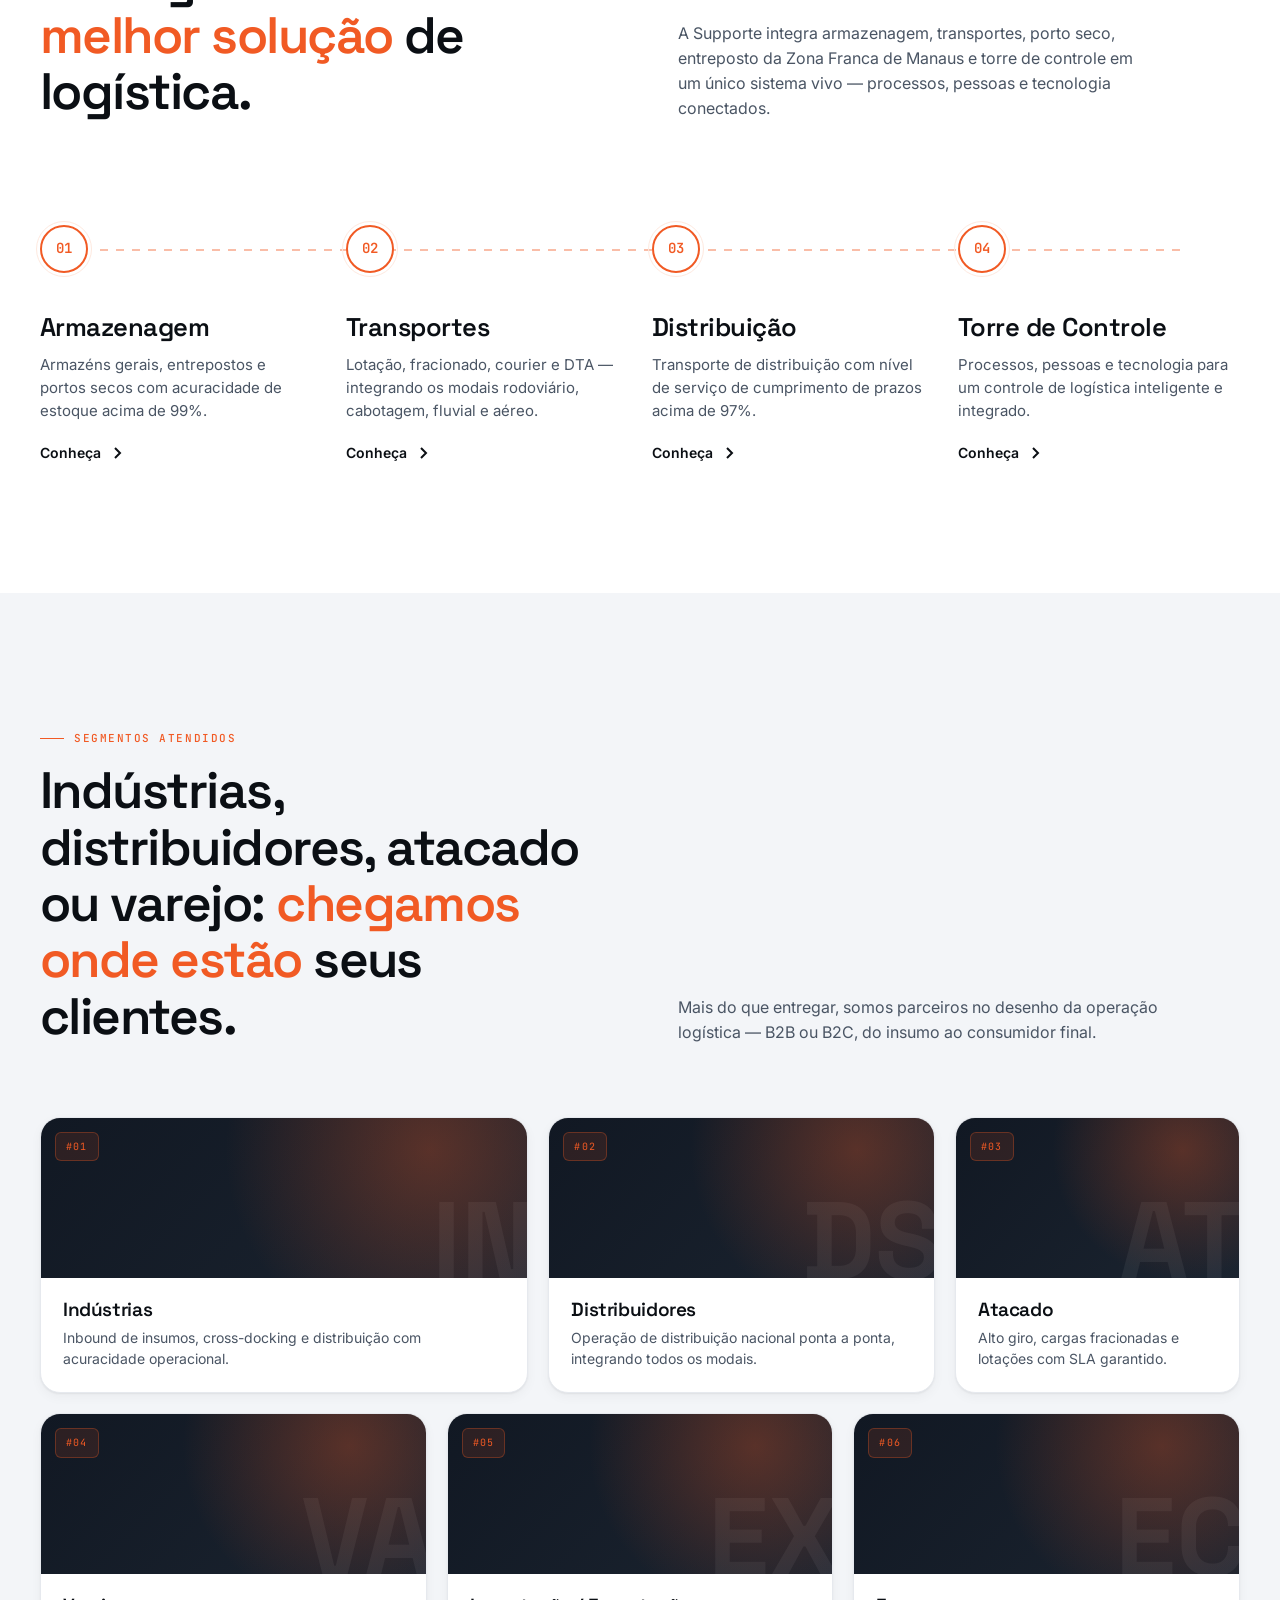
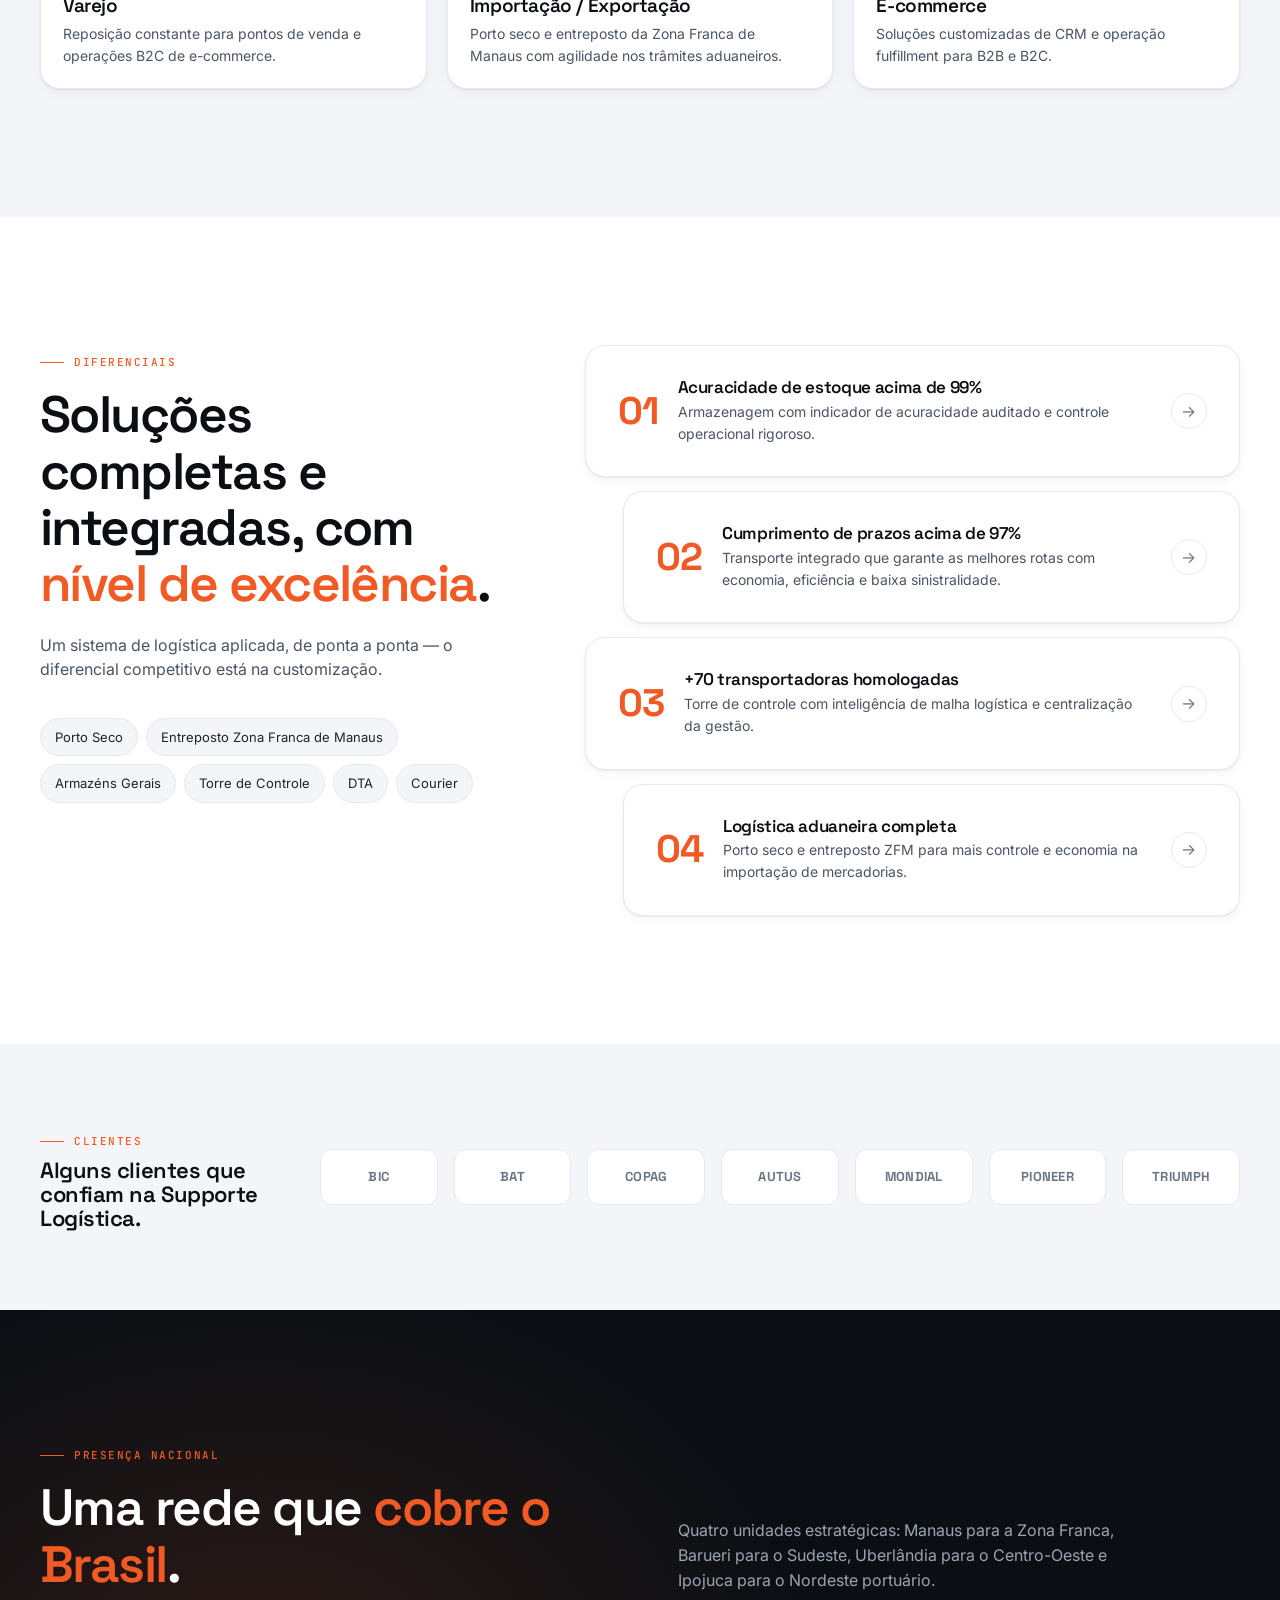
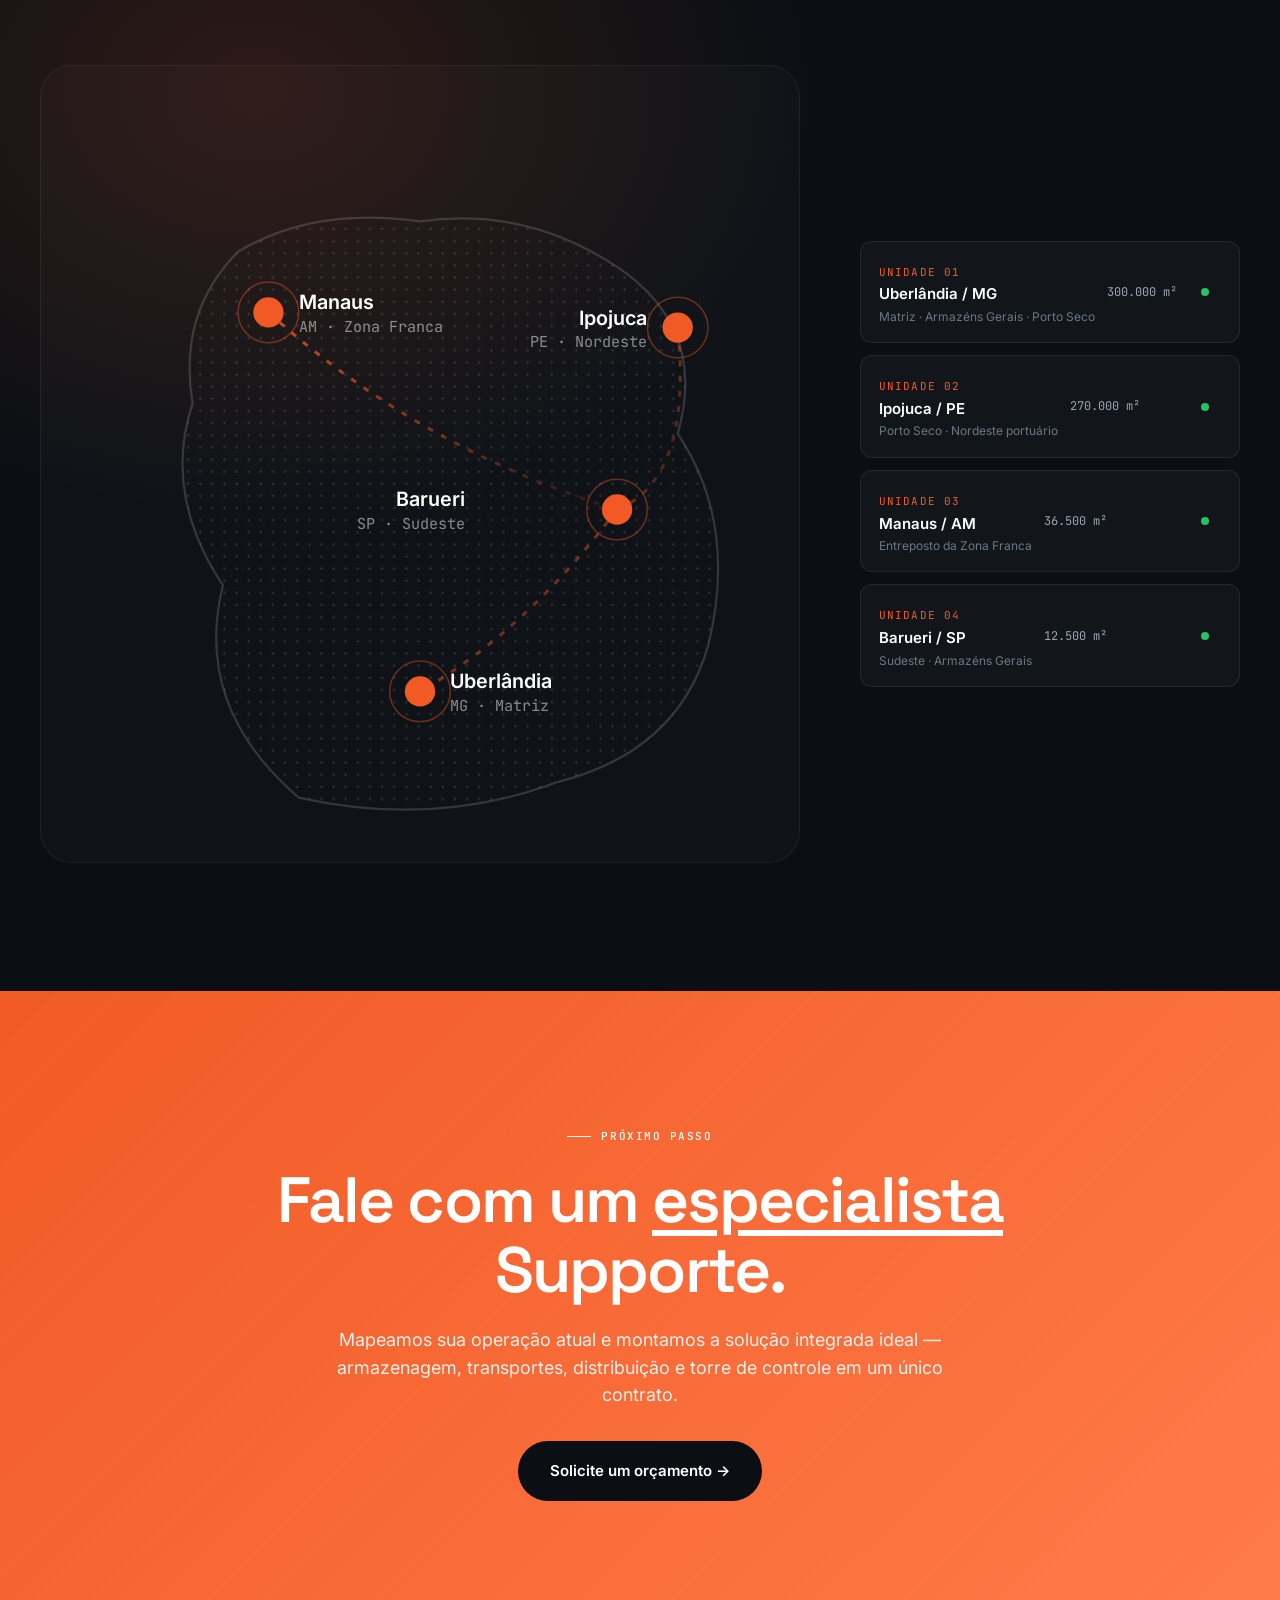
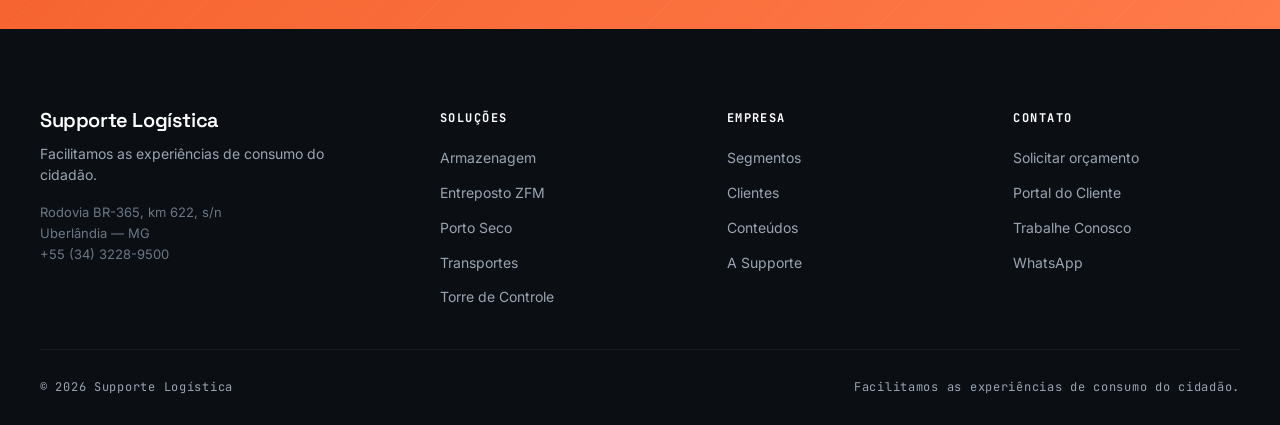
==== commit 39486903: "feat logo" ====
--- a/index.html
+++ b/index.html
@@ -15,8 +15,7 @@
 <header class="topnav">
   <div class="inner">
     <a href="index.html" class="logo">
-      <div class="logo-mark">S</div>
-      <span>Supporte <strong style="color:var(--brand-orange); font-weight:700">Logística</strong></span>
+      <img src="logomarca-supporte.svg" alt="Supporte Logística" style="height:22px;display:block;">
     </a>
     <nav class="nav-links">
       <a href="integracao.html">Integração</a>
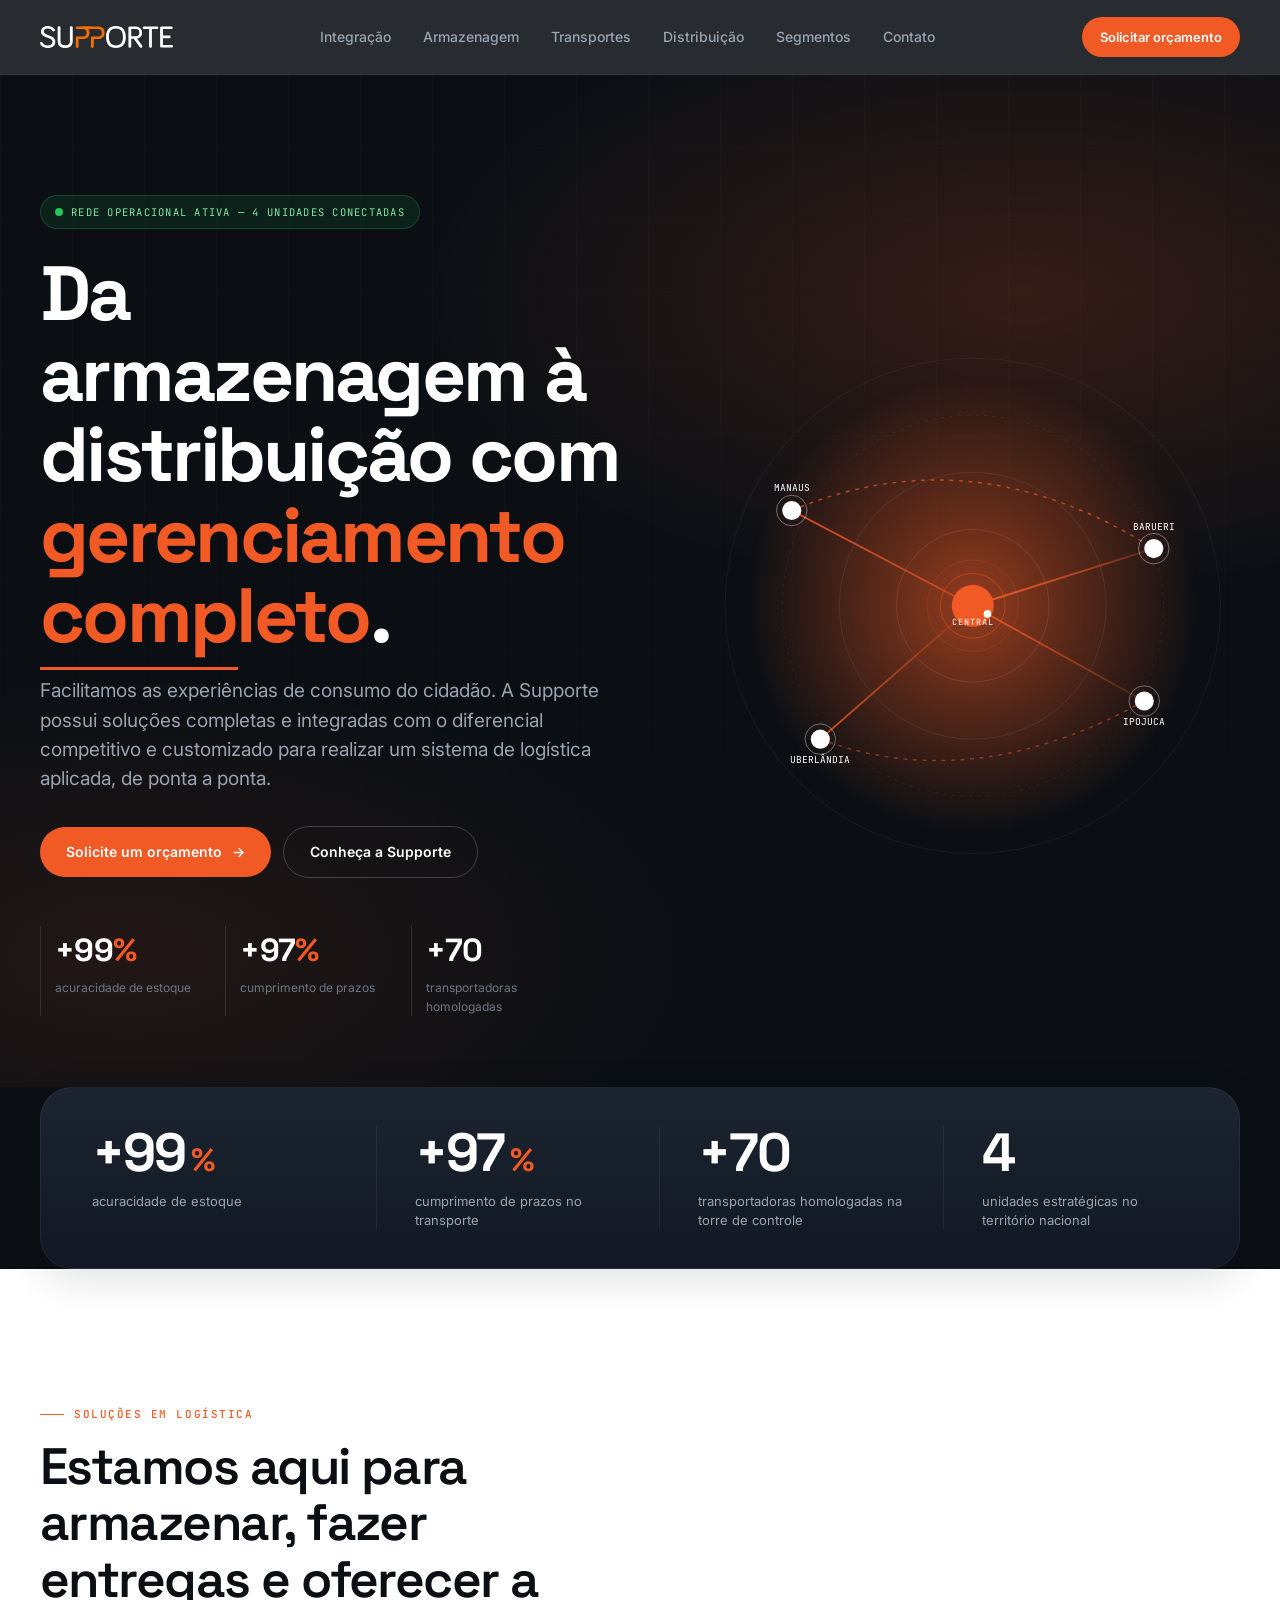
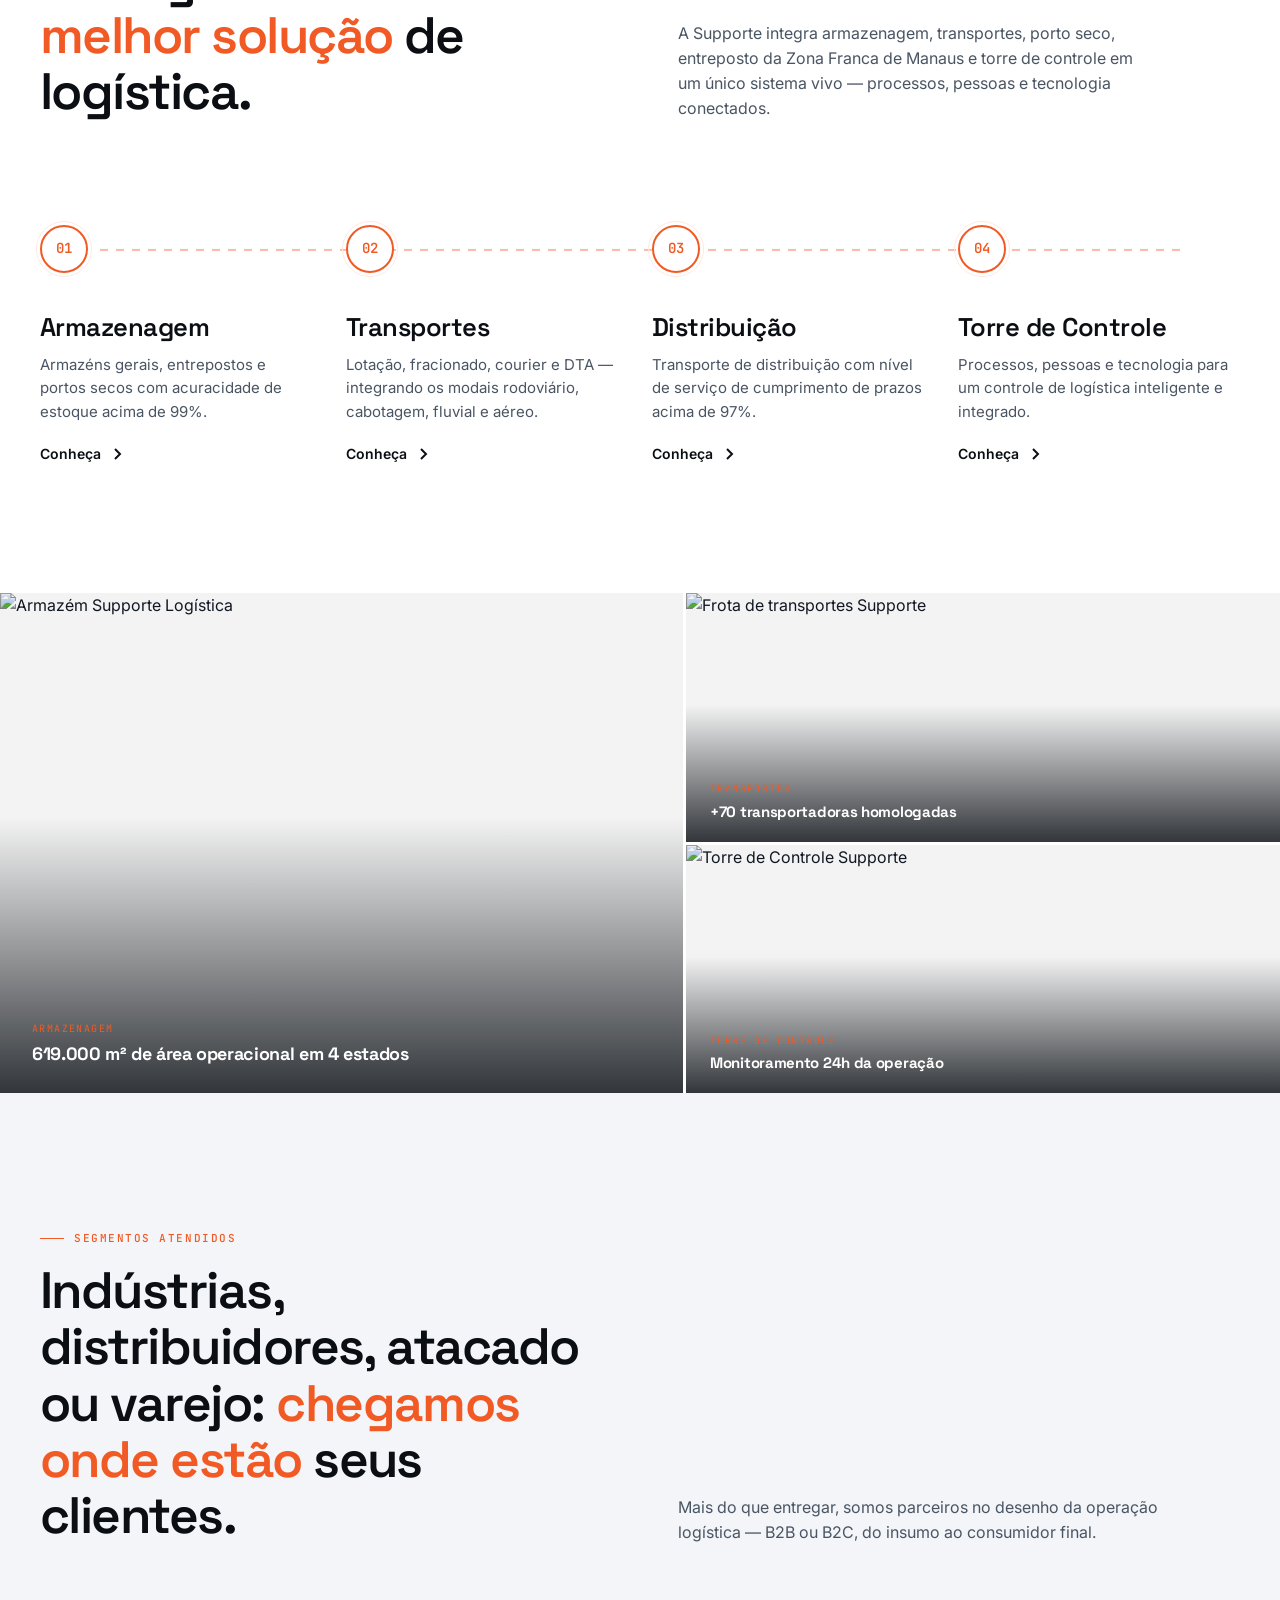
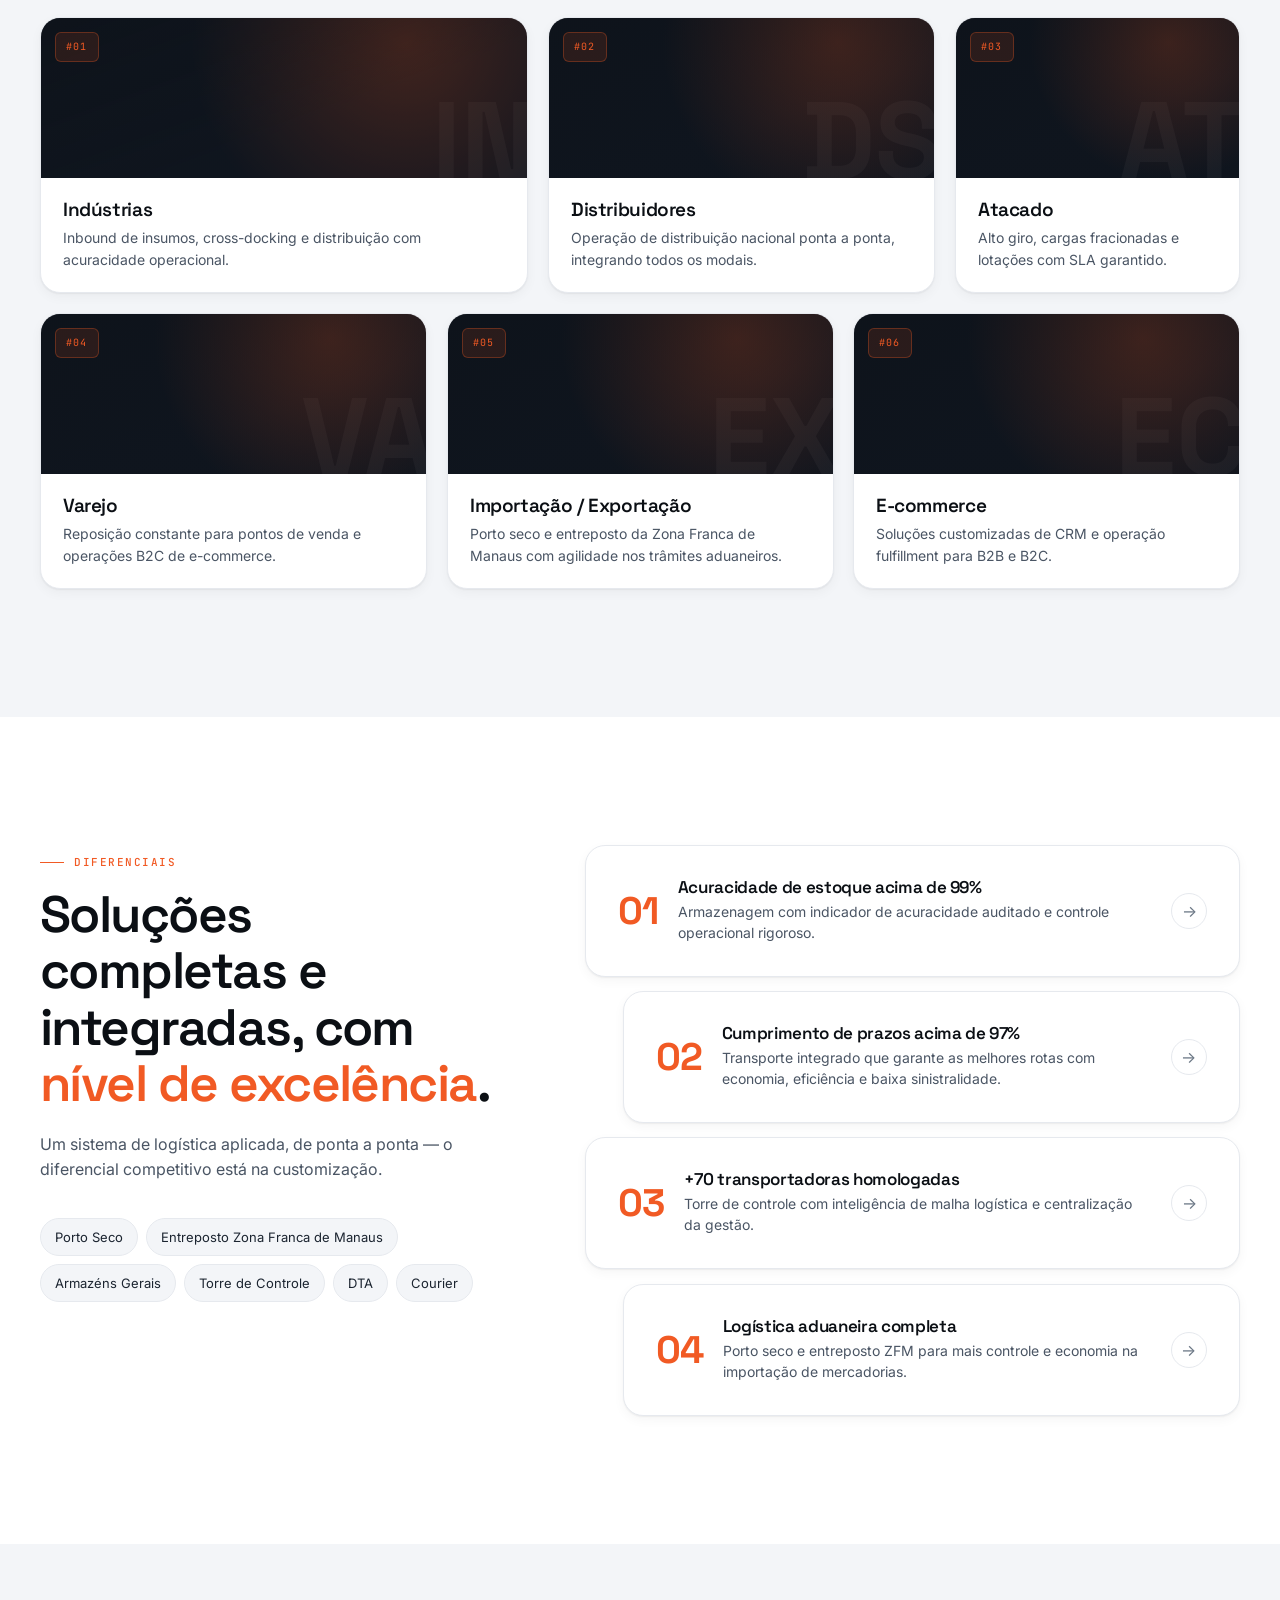
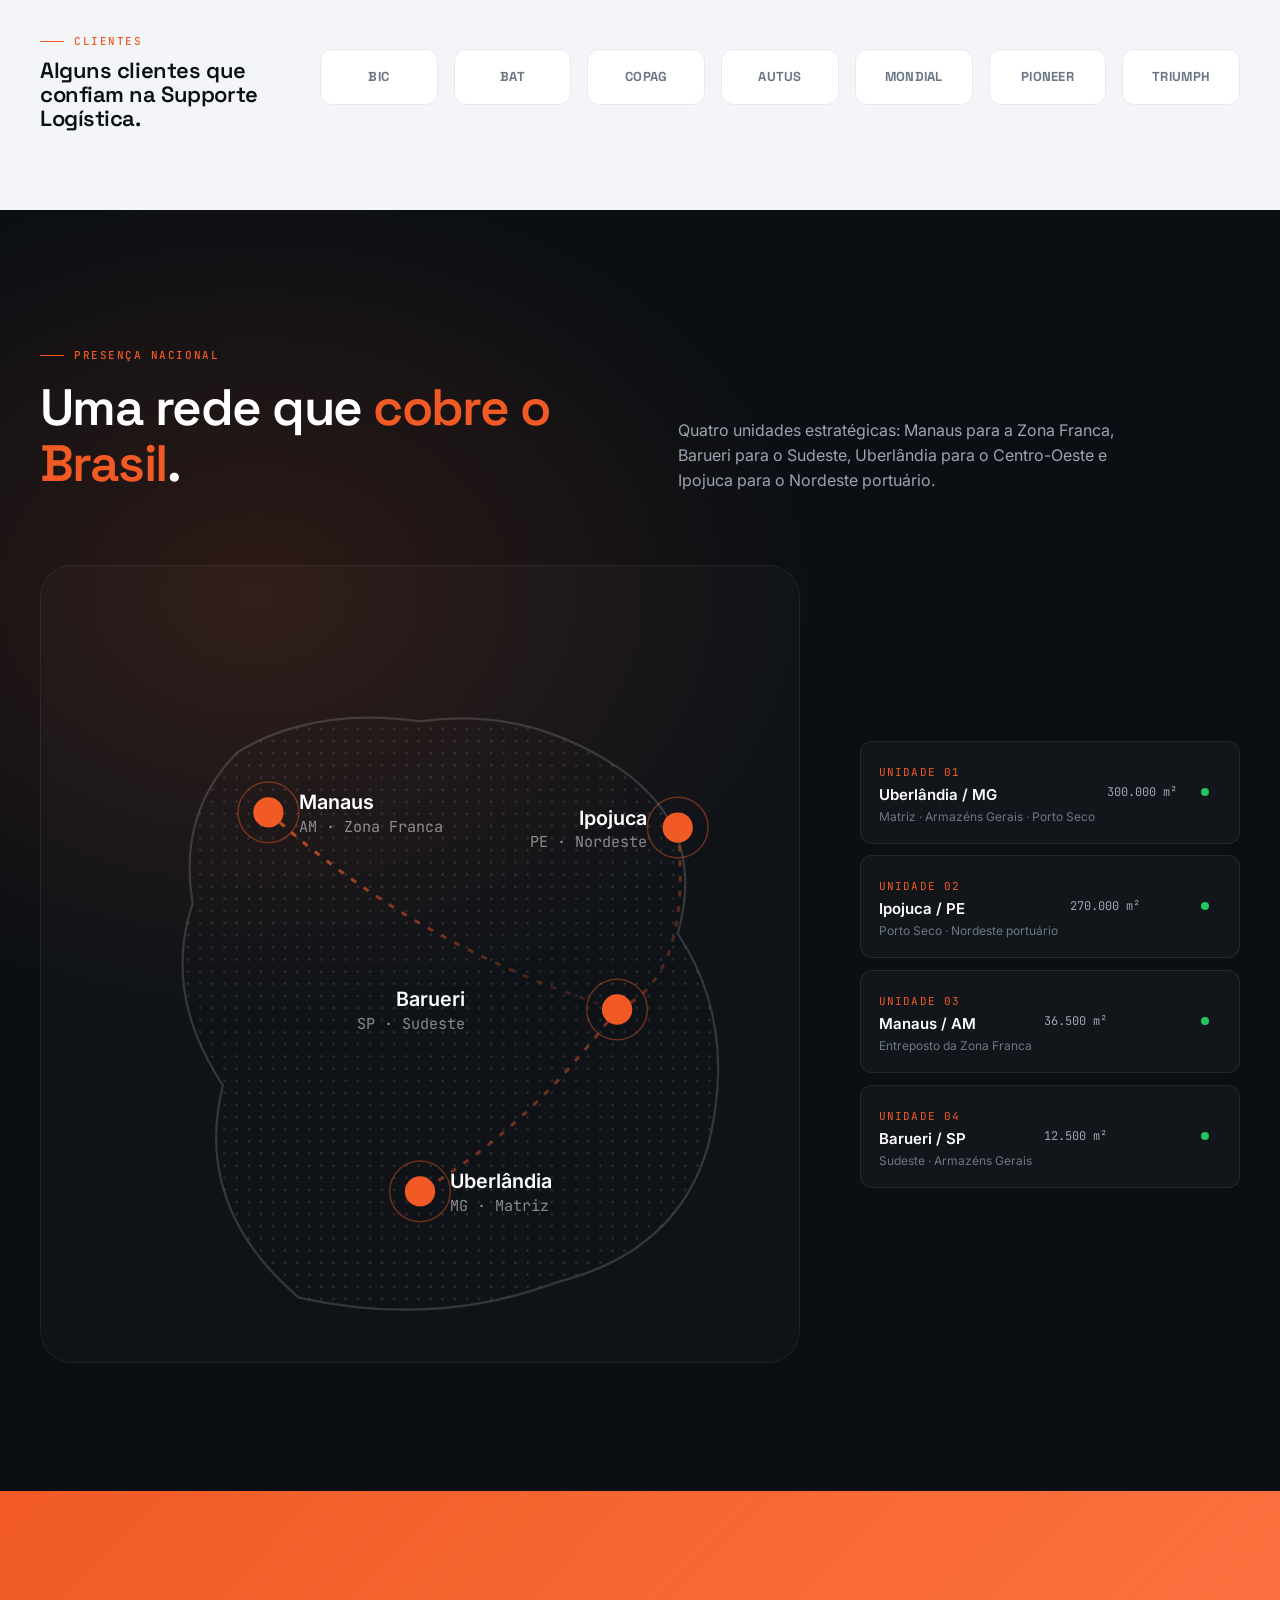
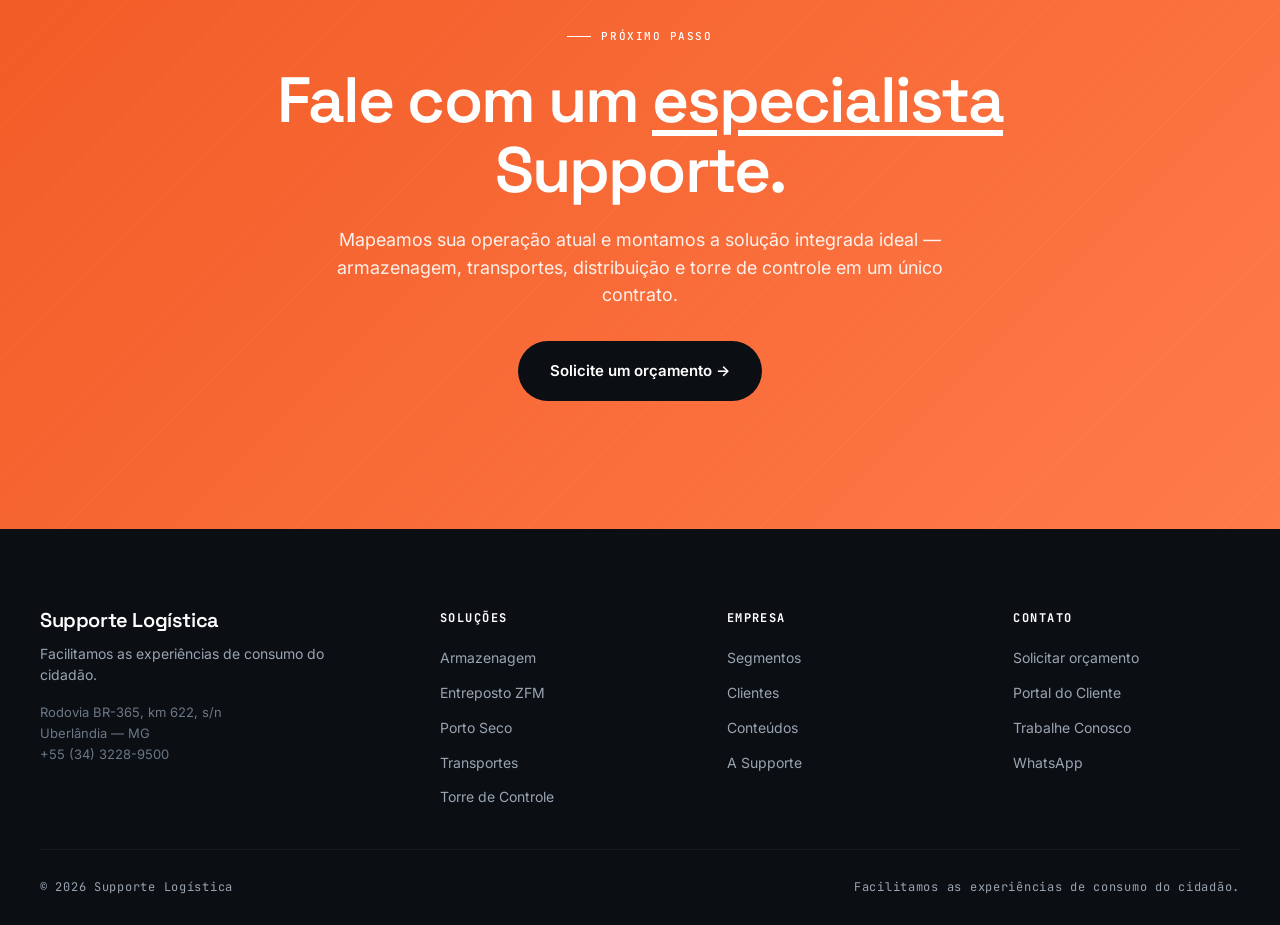
==== commit 374dff63: "gdsjkhg" ====
--- a/index.html
+++ b/index.html
@@ -181,6 +181,33 @@
   </div>
 </section>
 
+<!-- OPERATIONS VISUAL -->
+<section class="ops-strip">
+  <div class="ops-photo-item">
+    <img src="https://images.unsplash.com/photo-1586528116311-ad8dd3c8310d?auto=format&fit=crop&w=900&h=500&q=75" alt="Armazém Supporte Logística" loading="lazy">
+    <div class="ops-photo-overlay">
+      <div class="ops-photo-tag">Armazenagem</div>
+      <div class="ops-photo-caption">619.000 m² de área operacional em 4 estados</div>
+    </div>
+  </div>
+  <div class="ops-photo-side">
+    <div class="ops-photo-item ops-photo-sm">
+      <img src="https://images.unsplash.com/photo-1519003722824-194d4455a60c?auto=format&fit=crop&w=700&h=250&q=75" alt="Frota de transportes Supporte" loading="lazy">
+      <div class="ops-photo-overlay">
+        <div class="ops-photo-tag">Transportes</div>
+        <div class="ops-photo-caption">+70 transportadoras homologadas</div>
+      </div>
+    </div>
+    <div class="ops-photo-item ops-photo-sm">
+      <img src="https://images.unsplash.com/photo-1557804506-669a67965ba0?auto=format&fit=crop&w=700&h=250&q=75" alt="Torre de Controle Supporte" loading="lazy">
+      <div class="ops-photo-overlay">
+        <div class="ops-photo-tag">Torre de Controle</div>
+        <div class="ops-photo-caption">Monitoramento 24h da operação</div>
+      </div>
+    </div>
+  </div>
+</section>
+
 <!-- SEGMENTS -->
 <section class="sec sec-soft">
   <div class="container">
--- a/styles.css
+++ b/styles.css
@@ -147,8 +147,10 @@
 .segments-grid{display:grid; grid-template-columns:repeat(12, 1fr); gap:20px}
 .seg-card{background:var(--white); border-radius:var(--r-lg); overflow:hidden; border:1px solid var(--ink-100); box-shadow:var(--shadow-1); transition:transform .3s, box-shadow .3s}
 .seg-card:hover{transform:translateY(-4px); box-shadow:var(--shadow-2)}
-.seg-card .cover{height:160px; background:linear-gradient(135deg, var(--ink-800), var(--ink-700)); position:relative; overflow:hidden}
-.seg-card .cover::after{content:""; position:absolute; inset:0; background:radial-gradient(circle at 80% 20%, rgba(241,90,36,.3), transparent 50%)}
+.seg-card .cover{height:160px; background-color:var(--ink-800); background-size:cover; background-position:center; position:relative; overflow:hidden; transition:transform .5s cubic-bezier(.22,1,.36,1)}
+.seg-card:hover .cover img{transform:scale(1.06)}
+.seg-card .cover img{position:absolute; inset:0; width:100%; height:100%; object-fit:cover; display:block; transition:transform .6s cubic-bezier(.22,1,.36,1)}
+.seg-card .cover::after{content:""; position:absolute; inset:0; background:linear-gradient(160deg, rgba(11,15,20,.55) 0%, rgba(11,15,20,.35) 60%), radial-gradient(circle at 75% 15%, rgba(241,90,36,.35), transparent 55%)}
 .seg-card .cover .tag{position:absolute; top:14px; left:14px; font-family:var(--font-mono); font-size:10px; letter-spacing:.12em; color:var(--brand-orange); text-transform:uppercase; background:rgba(241,90,36,.12); padding:6px 10px; border-radius:6px; border:1px solid rgba(241,90,36,.3); z-index:2}
 .seg-card .cover .glyph{position:absolute; bottom:-18px; right:-8px; font-family:var(--font-display); font-weight:700; font-size:110px; color:rgba(255,255,255,.06); line-height:1}
 .seg-card .body{padding:22px}
@@ -585,3 +587,162 @@
   .mf-row{ grid-template-columns:1fr; }
   .mf-checks{ grid-template-columns:1fr; }
 }
+
+/* ============================================================
+   ANIMATION SYSTEM
+   ============================================================ */
+
+/* Keyframes */
+@keyframes fadeUp   { from{opacity:0;transform:translateY(20px)} to{opacity:1;transform:none} }
+@keyframes fadeIn   { from{opacity:0} to{opacity:1} }
+@keyframes fadeScale{ from{opacity:0;transform:scale(.93) translateY(14px)} to{opacity:1;transform:none} }
+@keyframes slideRight{ from{opacity:0;transform:translateX(-28px)} to{opacity:1;transform:none} }
+@keyframes slideLeft { from{opacity:0;transform:translateX(28px)} to{opacity:1;transform:none} }
+@keyframes glowPulse { 0%,100%{box-shadow:0 0 60px rgba(241,90,36,.25)} 50%{box-shadow:0 0 90px rgba(241,90,36,.45),0 0 0 1px rgba(241,90,36,.2)} }
+
+/* Home hero — staggered entrance */
+.hero .hero-left .status  { animation:fadeUp  .55s cubic-bezier(.22,1,.36,1) .05s both }
+.hero .hero-left h1        { animation:fadeUp  .65s cubic-bezier(.22,1,.36,1) .15s both }
+.hero .hero-left .lede     { animation:fadeUp  .65s cubic-bezier(.22,1,.36,1) .25s both }
+.hero .hero-left .hero-cta { animation:fadeUp  .65s cubic-bezier(.22,1,.36,1) .34s both }
+.hero .hero-left .hero-meta{ animation:fadeUp  .65s cubic-bezier(.22,1,.36,1) .44s both }
+.hero .hero-visual         { animation:fadeScale .9s cubic-bezier(.22,1,.36,1) .18s both }
+
+/* Topnav entrance */
+.topnav{ animation:fadeIn .45s ease .02s both }
+
+/* Page hero (subpages) */
+.page-hero .breadcrumb     { animation:fadeUp .5s cubic-bezier(.22,1,.36,1) .08s both }
+.page-hero .eyebrow        { animation:fadeUp .5s cubic-bezier(.22,1,.36,1) .14s both }
+.page-hero h1              { animation:fadeUp .6s cubic-bezier(.22,1,.36,1) .22s both }
+.page-hero .lede           { animation:fadeUp .6s cubic-bezier(.22,1,.36,1) .30s both }
+.page-hero .hero-cta       { animation:fadeUp .6s cubic-bezier(.22,1,.36,1) .38s both }
+.page-hero .hero-stats     { animation:fadeUp .6s cubic-bezier(.22,1,.36,1) .46s both }
+.page-hero .hero-photo-panel,
+.page-hero .warehouse-visual,
+.page-hero .modais-visual,
+.page-hero .dist-visual,
+.page-hero .right-meta     { animation:slideLeft .75s cubic-bezier(.22,1,.36,1) .22s both }
+
+/* Final CTA glow on button */
+.final-cta .btn-dark       { animation:glowPulse 3s ease-in-out 1s infinite }
+
+/* Scroll-reveal base (set via JS) */
+.js-reveal{
+  opacity:0;
+  transform:translateY(22px);
+  transition:opacity .6s cubic-bezier(.22,1,.36,1), transform .6s cubic-bezier(.22,1,.36,1);
+  will-change:opacity,transform;
+}
+.js-reveal.visible{ opacity:1; transform:none }
+
+/* ============================================================
+   HERO PHOTO PANEL — subpage hero visual
+   ============================================================ */
+.hero-photo-panel{
+  position:relative; border-radius:var(--r-xl); overflow:hidden;
+  min-height:400px; height:100%;
+}
+.hero-photo-panel img{
+  width:100%; height:100%; object-fit:cover; display:block;
+  transition:transform .7s cubic-bezier(.25,.46,.45,.94);
+}
+.hero-photo-panel:hover img{ transform:scale(1.04); }
+.hero-photo-panel .hpp-overlay{
+  position:absolute; inset:0;
+  background:linear-gradient(160deg, rgba(11,15,20,.08) 0%, rgba(11,15,20,.68) 100%);
+}
+.hero-photo-panel .hpp-stats{
+  position:absolute; bottom:0; left:0; right:0; padding:24px 28px;
+  display:flex; gap:20px; flex-wrap:wrap; z-index:1;
+  background:linear-gradient(to top, rgba(11,15,20,.88) 0%, transparent 100%);
+}
+.hpp-stat .hpp-val{
+  font-family:var(--font-display); font-size:24px; font-weight:700;
+  color:white; letter-spacing:-0.03em; line-height:1;
+}
+.hpp-stat .hpp-lbl{
+  font-size:11px; color:rgba(255,255,255,.5); margin-top:3px;
+  font-family:var(--font-mono); letter-spacing:.06em; text-transform:uppercase;
+}
+
+/* ============================================================
+   OPS PHOTO STRIP — index.html operations section
+   ============================================================ */
+.ops-strip{
+  display:grid; grid-template-columns:1.15fr 1fr; height:500px;
+  gap:3px; overflow:hidden;
+}
+.ops-photo-side{
+  display:grid; grid-template-rows:1fr 1fr; gap:3px;
+}
+.ops-photo-item{
+  position:relative; overflow:hidden;
+}
+.ops-photo-item img{
+  width:100%; height:100%; object-fit:cover; display:block;
+  transition:transform .7s cubic-bezier(.25,.46,.45,.94);
+}
+.ops-photo-item:hover img{ transform:scale(1.05); }
+.ops-photo-overlay{
+  position:absolute; inset:0;
+  background:linear-gradient(to top, rgba(11,15,20,.84) 0%, rgba(11,15,20,.05) 55%);
+  padding:28px 32px; display:flex; flex-direction:column; justify-content:flex-end;
+}
+.ops-photo-sm .ops-photo-overlay{ padding:20px 24px; }
+.ops-photo-tag{
+  font-family:var(--font-mono); font-size:10px; letter-spacing:.14em;
+  text-transform:uppercase; color:var(--brand-orange); margin-bottom:6px;
+}
+.ops-photo-caption{
+  font-family:var(--font-display); font-size:clamp(15px,1.4vw,19px); font-weight:700;
+  color:white; letter-spacing:-0.02em; line-height:1.25;
+}
+.ops-photo-sm .ops-photo-caption{ font-size:15px; }
+@media(max-width:900px){
+  .ops-strip{ grid-template-columns:1fr; height:320px; }
+  .ops-photo-side{ display:none; }
+}
+
+/* ============================================================
+   SEGMENT CARD PHOTOS
+   ============================================================ */
+.seg-detail-card .card-head{
+  position:relative; overflow:hidden;
+  background-size:cover !important; background-position:center !important;
+}
+.seg-detail-card .card-head::before{
+  content:""; position:absolute; inset:0;
+  background:rgba(11,15,20,.74); z-index:0;
+}
+.seg-detail-card .card-head > *{
+  position:relative; z-index:1;
+}
+
+/* ============================================================
+   INTEGRACAO PHOTO BAND
+   ============================================================ */
+.integ-photo-band{
+  width:100%; height:420px; position:relative; overflow:hidden;
+}
+.integ-photo-band img{
+  width:100%; height:100%; object-fit:cover; display:block;
+}
+.integ-photo-band .ipb-overlay{
+  position:absolute; inset:0;
+  background:linear-gradient(90deg, rgba(11,15,20,.88) 0%, rgba(11,15,20,.3) 55%, transparent 100%);
+  display:flex; align-items:center; padding:0 clamp(24px,6vw,80px);
+}
+.ipb-content{ max-width:500px; }
+.ipb-content .eyebrow{ color:var(--brand-orange); }
+.ipb-content h2{ color:white; margin-top:16px; }
+.ipb-content p{ color:rgba(255,255,255,.68); font-size:17px; line-height:1.65; margin-top:16px; }
+@media(max-width:768px){
+  .integ-photo-band{ height:300px; }
+  .integ-photo-band .ipb-overlay{
+    background:linear-gradient(to top, rgba(11,15,20,.92) 0%, rgba(11,15,20,.4) 100%);
+    align-items:flex-end; padding:24px;
+  }
+  .ipb-content h2{ font-size:22px; }
+  .ipb-content p{ font-size:14px; margin-top:8px; }
+}
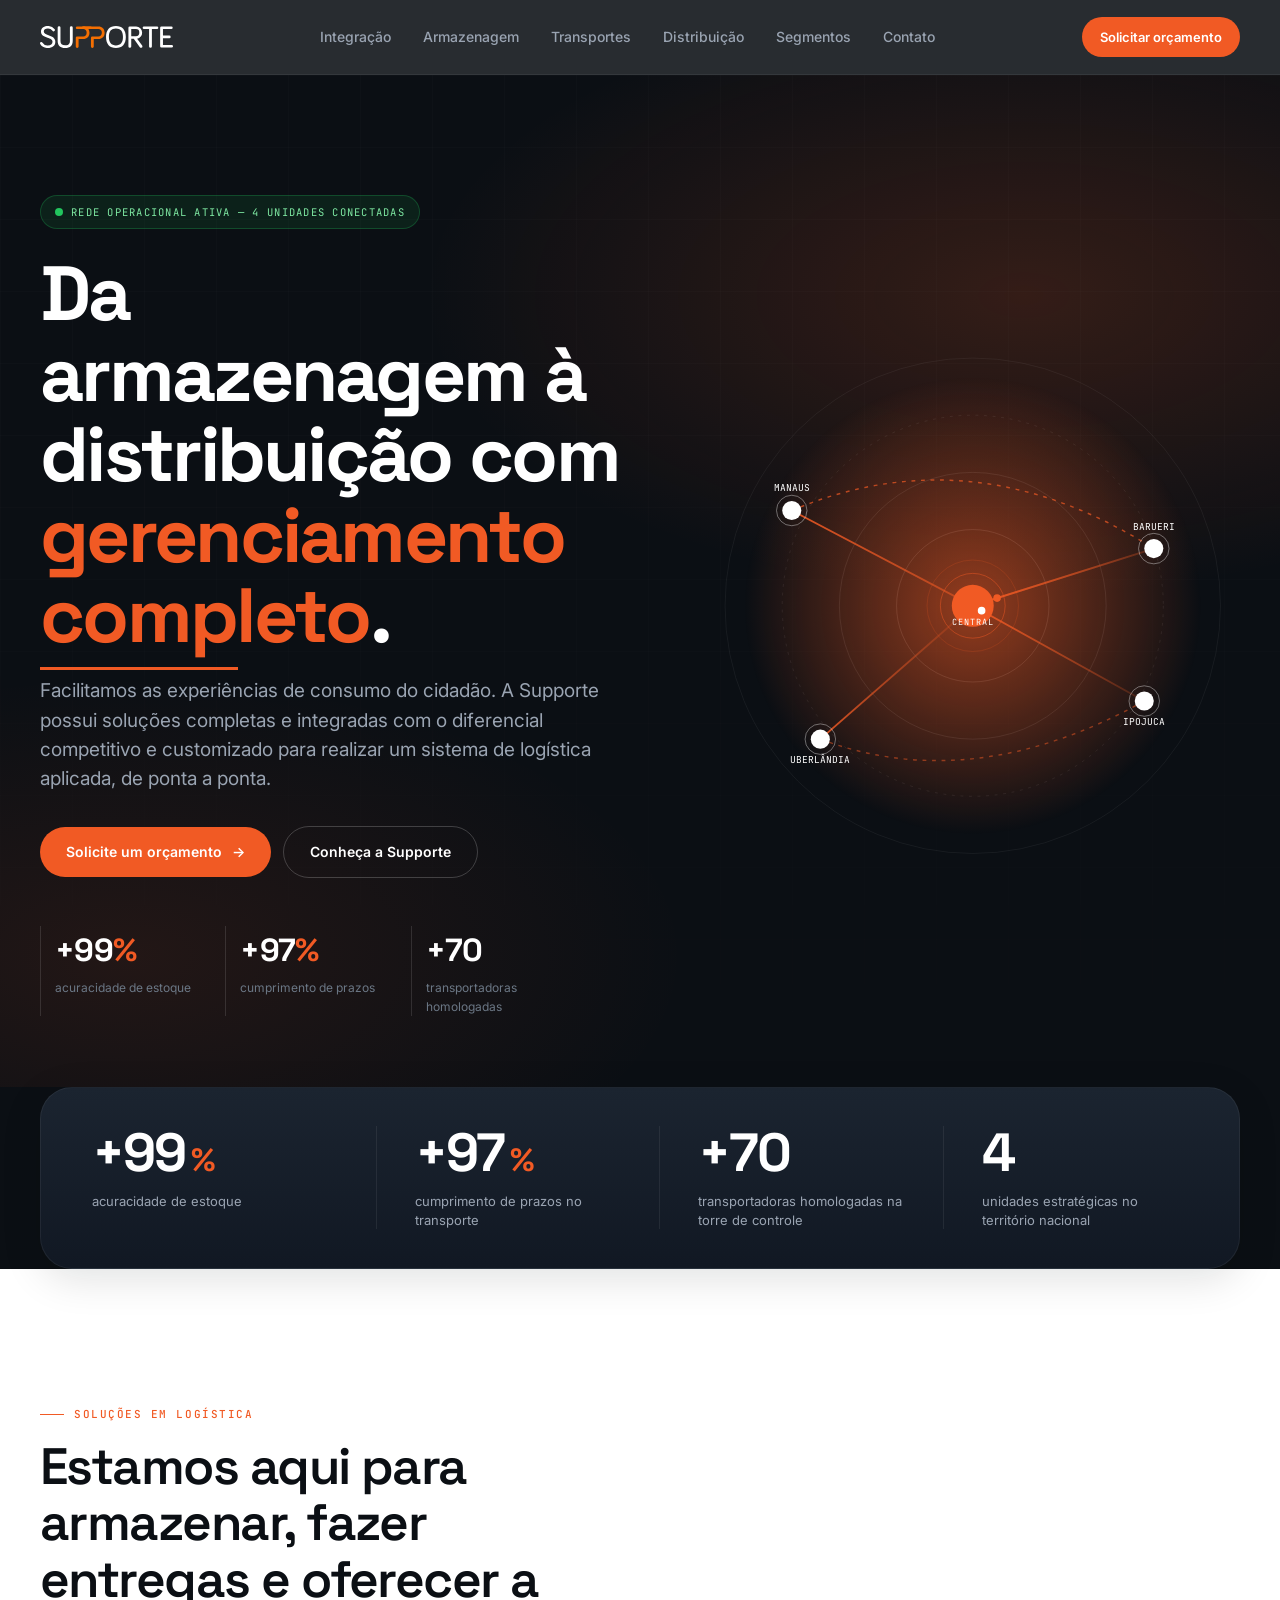
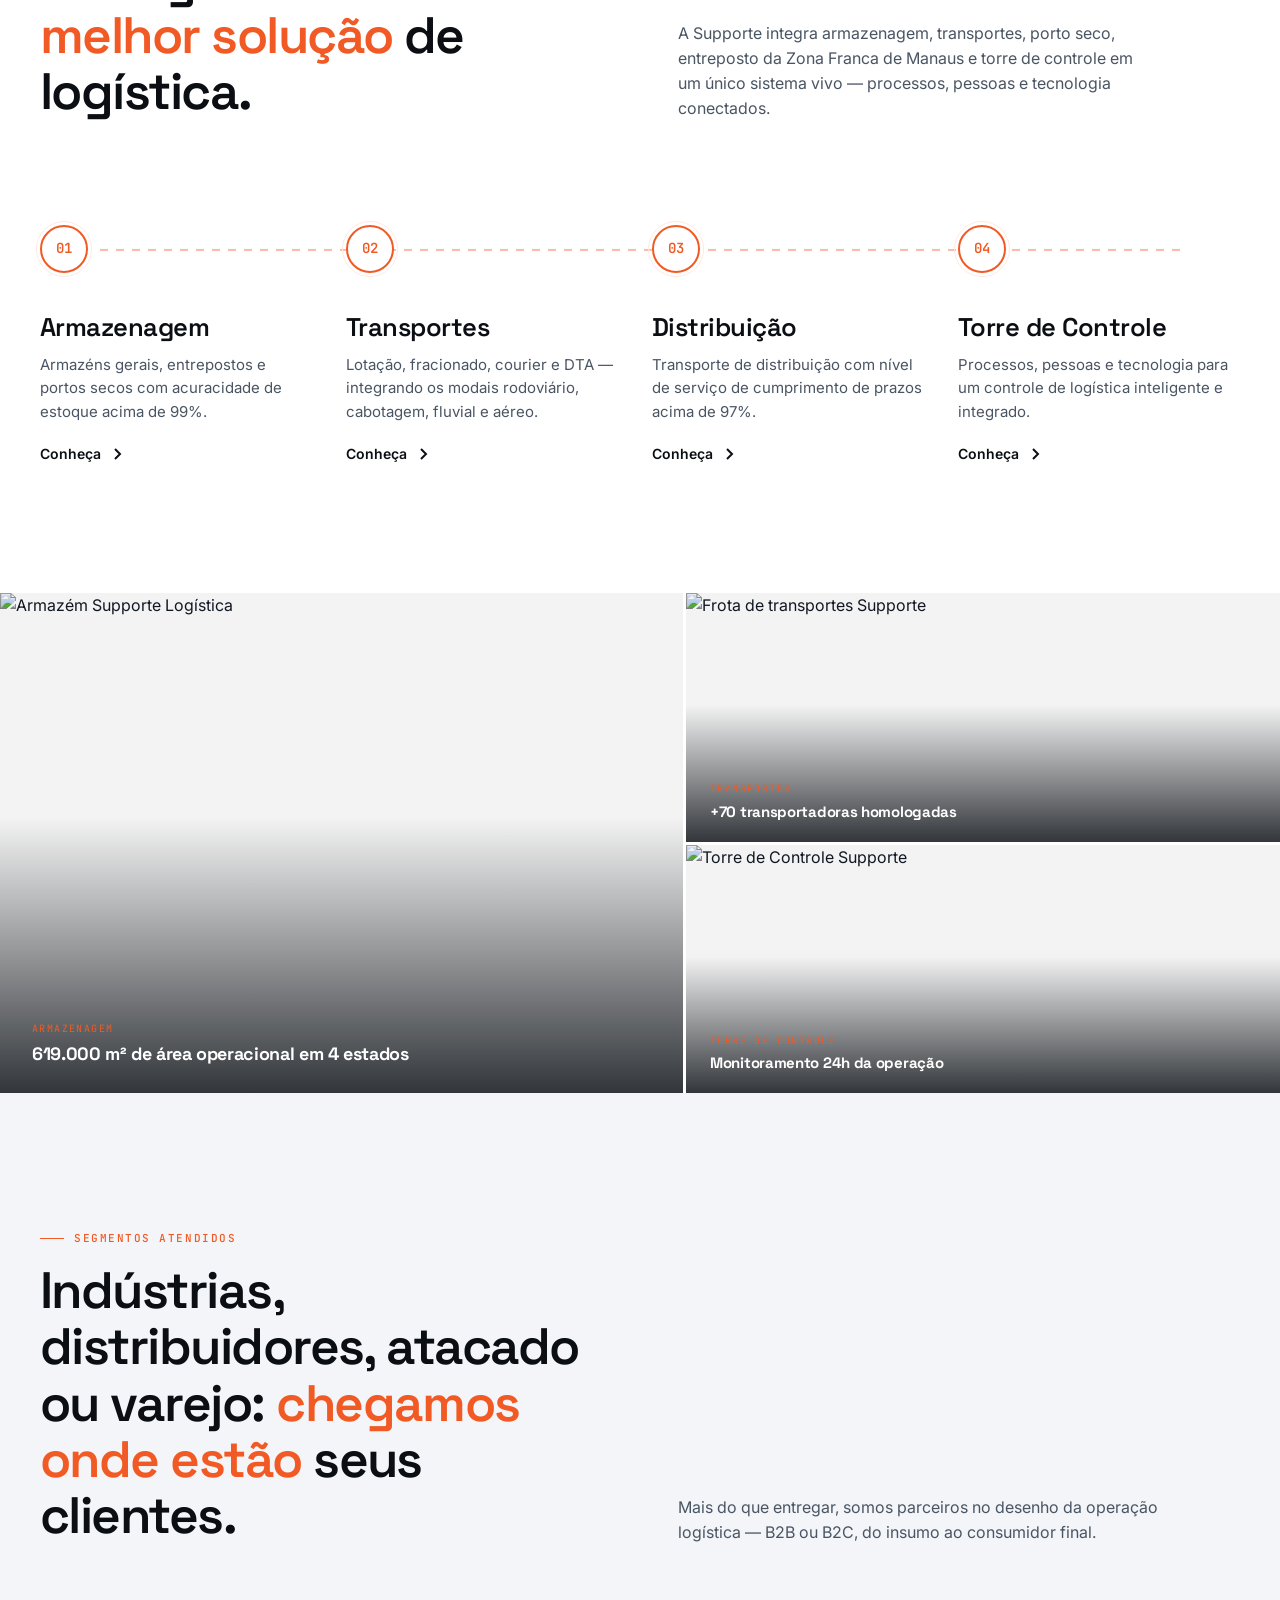
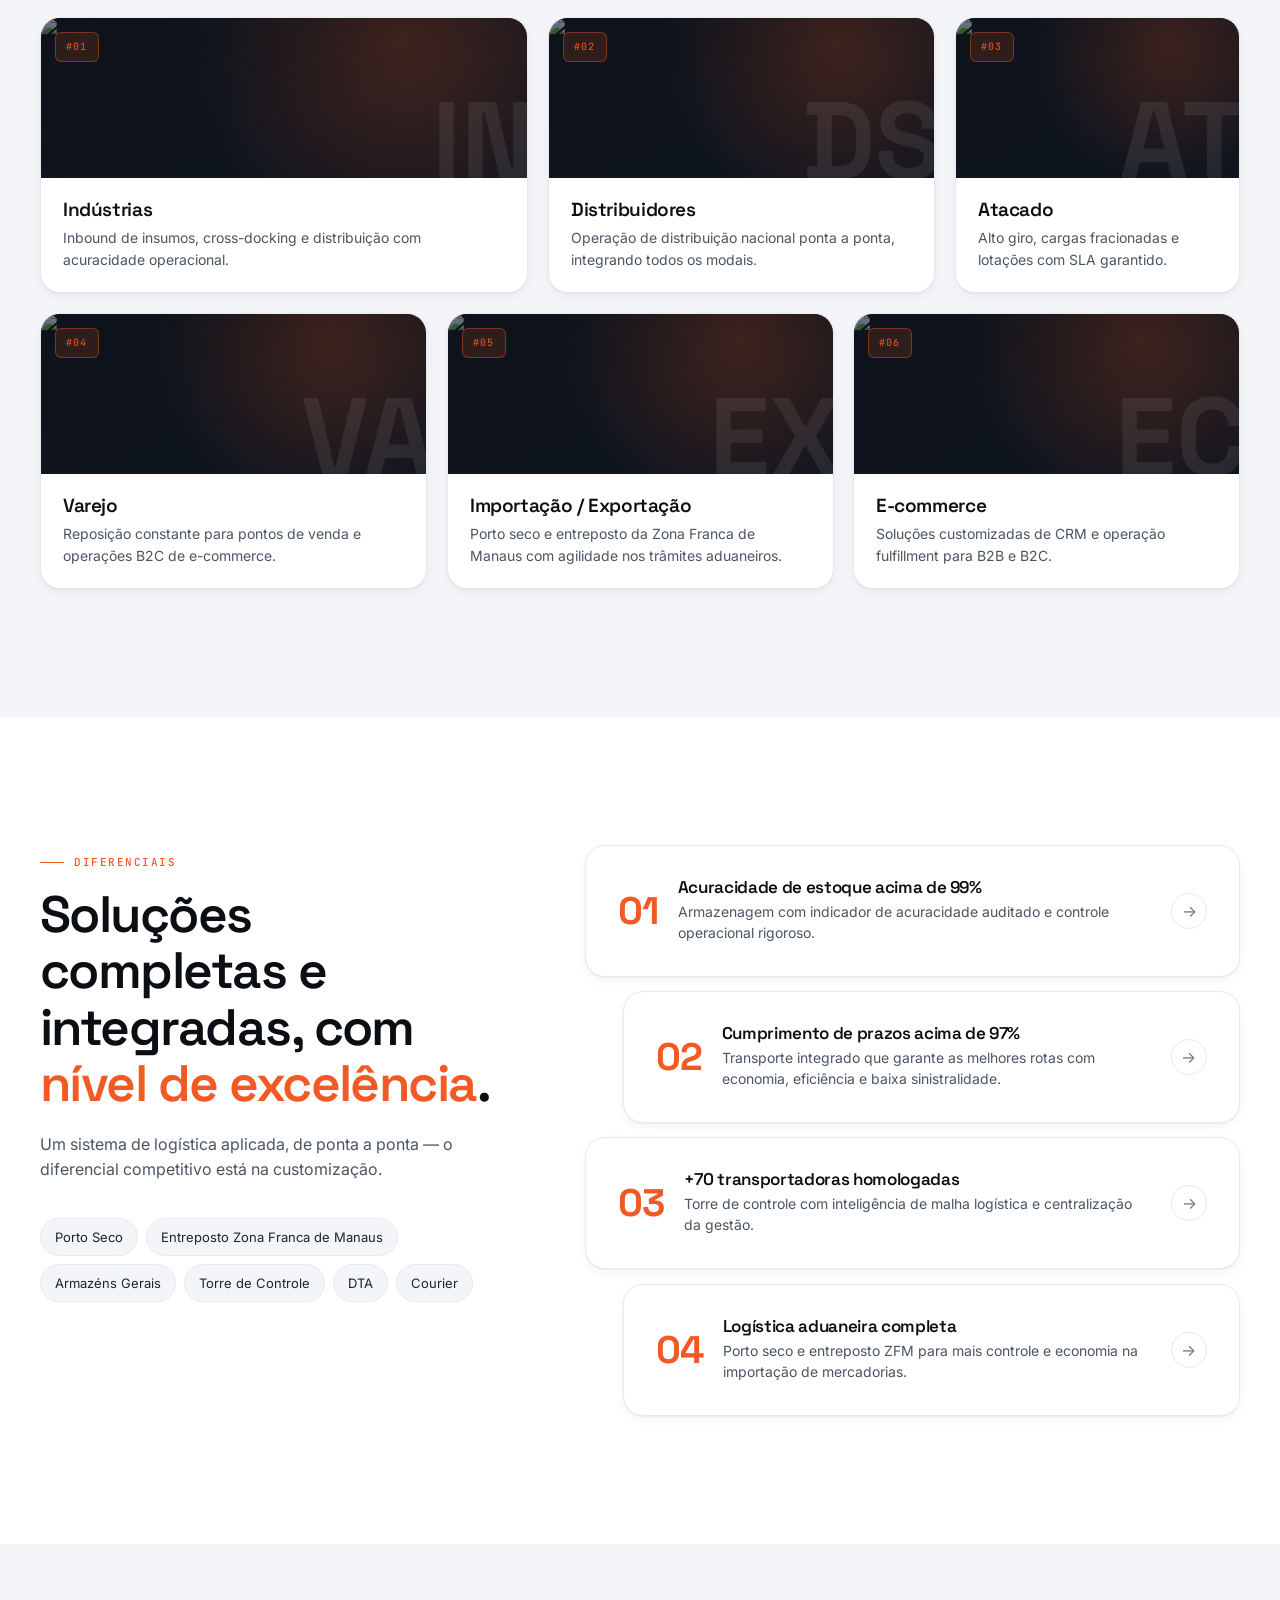
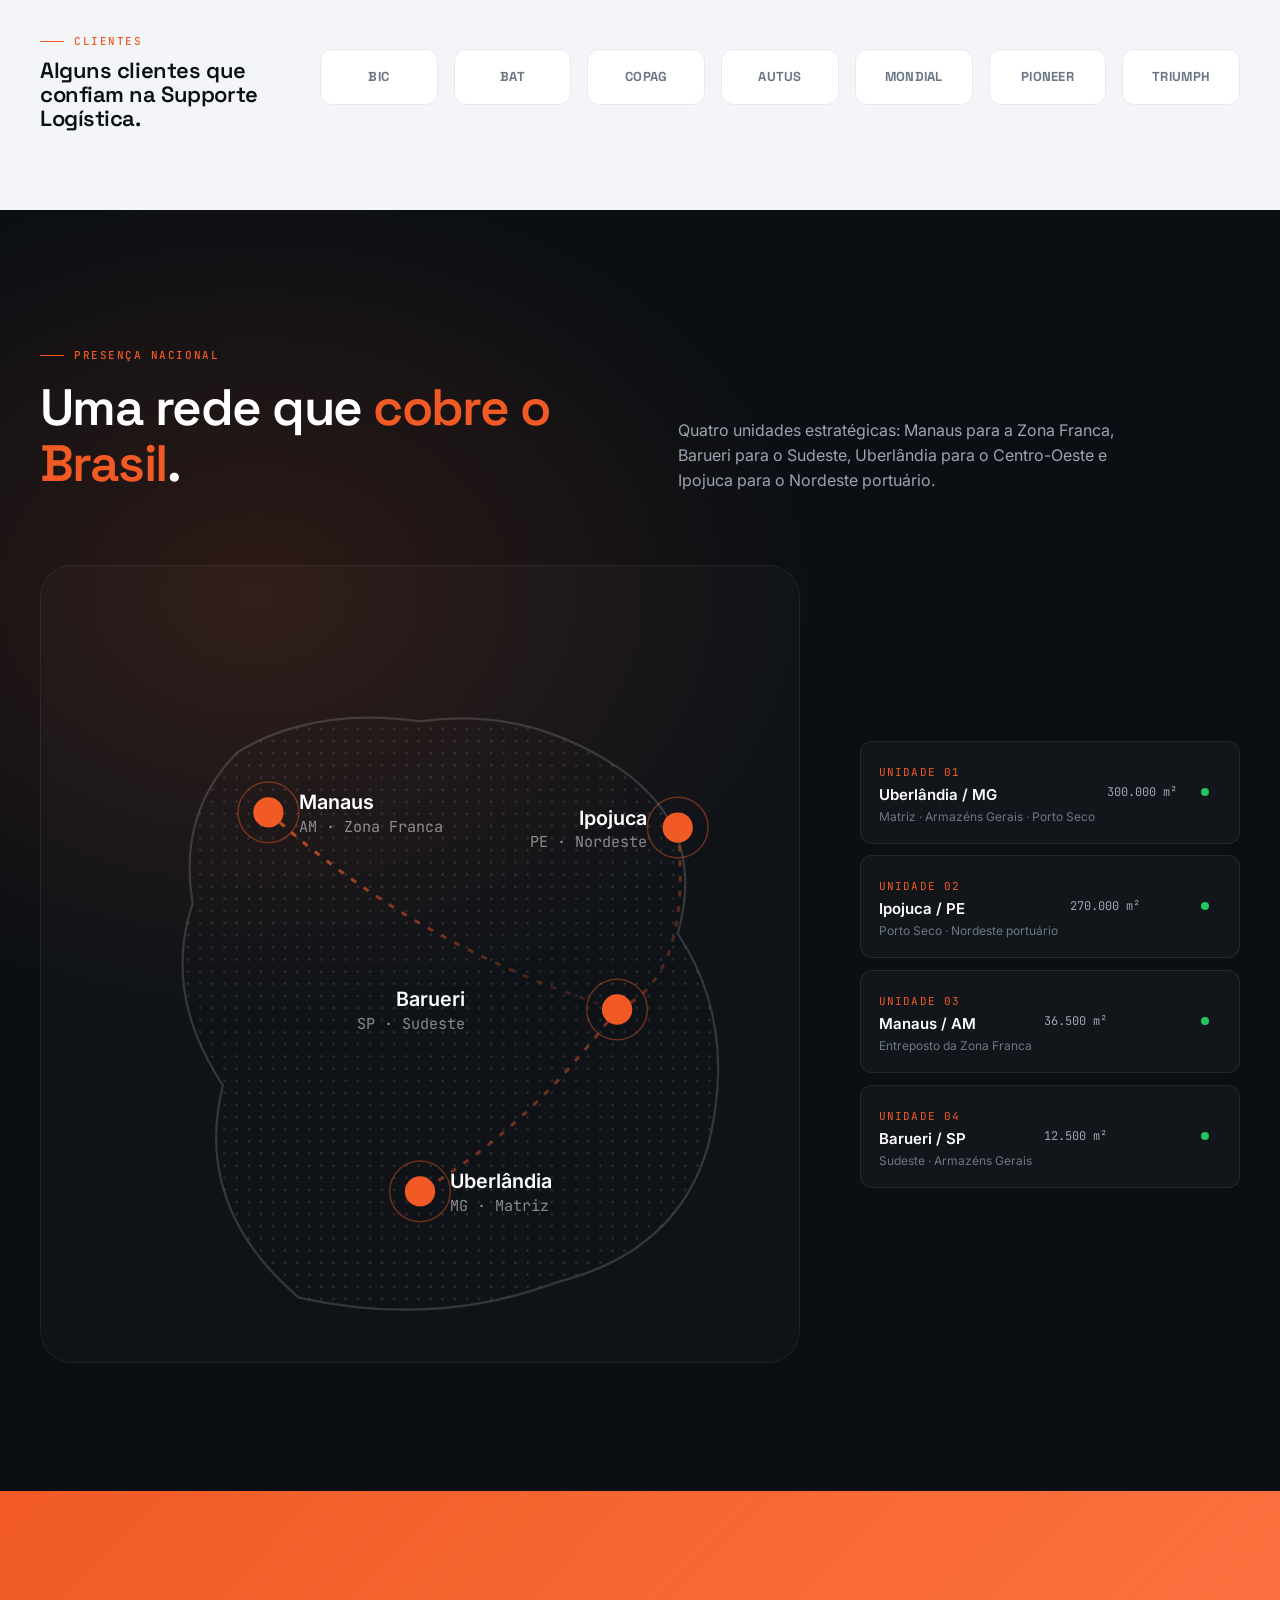
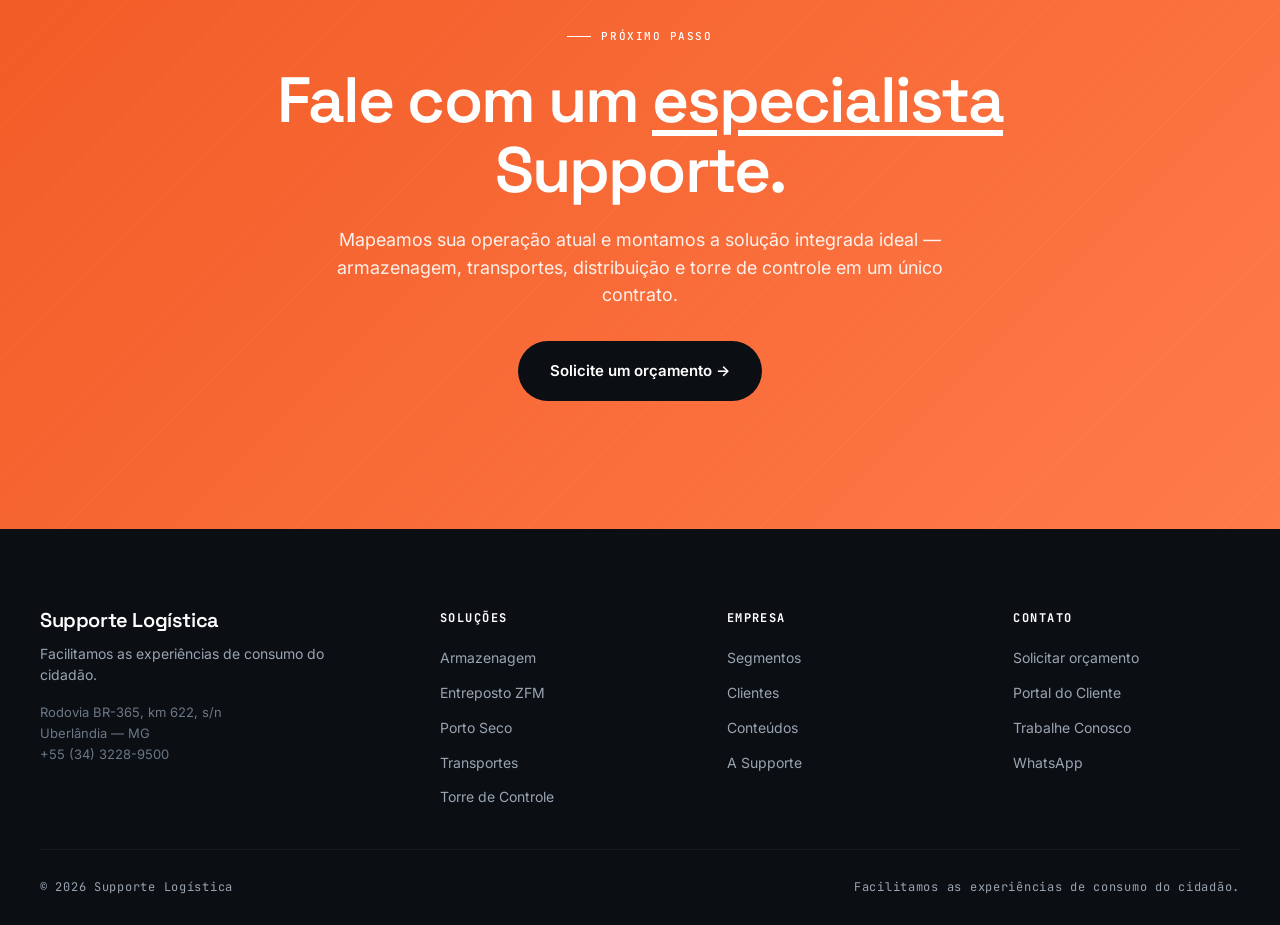
==== commit c4a01b8b: "feat logo" ====
--- a/index.html
+++ b/index.html
@@ -221,27 +221,45 @@
 
     <div class="segments-grid">
       <article class="seg-card s-5">
-        <div class="cover"><div class="tag">#01</div><div class="glyph">IN</div></div>
+        <div class="cover">
+          <img src="https://images.unsplash.com/photo-1565793806330-3f5bf26e6e32?auto=format&fit=crop&w=560&h=160&q=70" alt="Indústrias" loading="lazy">
+          <div class="tag">#01</div><div class="glyph">IN</div>
+        </div>
         <div class="body"><h4>Indústrias</h4><p>Inbound de insumos, cross-docking e distribuição com acuracidade operacional.</p></div>
       </article>
       <article class="seg-card s-4">
-        <div class="cover"><div class="tag">#02</div><div class="glyph">DS</div></div>
+        <div class="cover">
+          <img src="https://images.unsplash.com/photo-1553413077-3a70a29a1ee7?auto=format&fit=crop&w=480&h=160&q=70" alt="Distribuidores" loading="lazy">
+          <div class="tag">#02</div><div class="glyph">DS</div>
+        </div>
         <div class="body"><h4>Distribuidores</h4><p>Operação de distribuição nacional ponta a ponta, integrando todos os modais.</p></div>
       </article>
       <article class="seg-card s-3">
-        <div class="cover"><div class="tag">#03</div><div class="glyph">AT</div></div>
+        <div class="cover">
+          <img src="https://images.unsplash.com/photo-1586528116311-ad8dd3c8310d?auto=format&fit=crop&w=380&h=160&q=70" alt="Atacado" loading="lazy">
+          <div class="tag">#03</div><div class="glyph">AT</div>
+        </div>
         <div class="body"><h4>Atacado</h4><p>Alto giro, cargas fracionadas e lotações com SLA garantido.</p></div>
       </article>
       <article class="seg-card s-4">
-        <div class="cover"><div class="tag">#04</div><div class="glyph">VA</div></div>
+        <div class="cover">
+          <img src="https://images.unsplash.com/photo-1472851294608-062f824d29cc?auto=format&fit=crop&w=480&h=160&q=70" alt="Varejo" loading="lazy">
+          <div class="tag">#04</div><div class="glyph">VA</div>
+        </div>
         <div class="body"><h4>Varejo</h4><p>Reposição constante para pontos de venda e operações B2C de e-commerce.</p></div>
       </article>
       <article class="seg-card s-4">
-        <div class="cover"><div class="tag">#05</div><div class="glyph">EX</div></div>
+        <div class="cover">
+          <img src="https://images.unsplash.com/photo-1566576912-3beaddbdabf5?auto=format&fit=crop&w=480&h=160&q=70" alt="Importação e Exportação" loading="lazy">
+          <div class="tag">#05</div><div class="glyph">EX</div>
+        </div>
         <div class="body"><h4>Importação / Exportação</h4><p>Porto seco e entreposto da Zona Franca de Manaus com agilidade nos trâmites aduaneiros.</p></div>
       </article>
       <article class="seg-card s-4">
-        <div class="cover"><div class="tag">#06</div><div class="glyph">EC</div></div>
+        <div class="cover">
+          <img src="https://images.unsplash.com/photo-1578575437130-527eed3abbec?auto=format&fit=crop&w=480&h=160&q=70" alt="E-commerce" loading="lazy">
+          <div class="tag">#06</div><div class="glyph">EC</div>
+        </div>
         <div class="body"><h4>E-commerce</h4><p>Soluções customizadas de CRM e operação fulfillment para B2B e B2C.</p></div>
       </article>
     </div>
--- a/styles.css
+++ b/styles.css
@@ -151,8 +151,8 @@
 .seg-card:hover .cover img{transform:scale(1.06)}
 .seg-card .cover img{position:absolute; inset:0; width:100%; height:100%; object-fit:cover; display:block; transition:transform .6s cubic-bezier(.22,1,.36,1)}
 .seg-card .cover::after{content:""; position:absolute; inset:0; background:linear-gradient(160deg, rgba(11,15,20,.55) 0%, rgba(11,15,20,.35) 60%), radial-gradient(circle at 75% 15%, rgba(241,90,36,.35), transparent 55%)}
-.seg-card .cover .tag{position:absolute; top:14px; left:14px; font-family:var(--font-mono); font-size:10px; letter-spacing:.12em; color:var(--brand-orange); text-transform:uppercase; background:rgba(241,90,36,.12); padding:6px 10px; border-radius:6px; border:1px solid rgba(241,90,36,.3); z-index:2}
-.seg-card .cover .glyph{position:absolute; bottom:-18px; right:-8px; font-family:var(--font-display); font-weight:700; font-size:110px; color:rgba(255,255,255,.06); line-height:1}
+.seg-card .cover .tag{position:absolute; top:14px; left:14px; font-family:var(--font-mono); font-size:10px; letter-spacing:.12em; color:var(--brand-orange); text-transform:uppercase; background:rgba(241,90,36,.15); padding:6px 10px; border-radius:6px; border:1px solid rgba(241,90,36,.4); z-index:3}
+.seg-card .cover .glyph{position:absolute; bottom:-18px; right:-8px; font-family:var(--font-display); font-weight:700; font-size:110px; color:rgba(255,255,255,.08); line-height:1; z-index:2}
 .seg-card .body{padding:22px}
 .seg-card h4{font-size:19px; margin-bottom:6px}
 .seg-card p{color:var(--ink-500); font-size:14px}
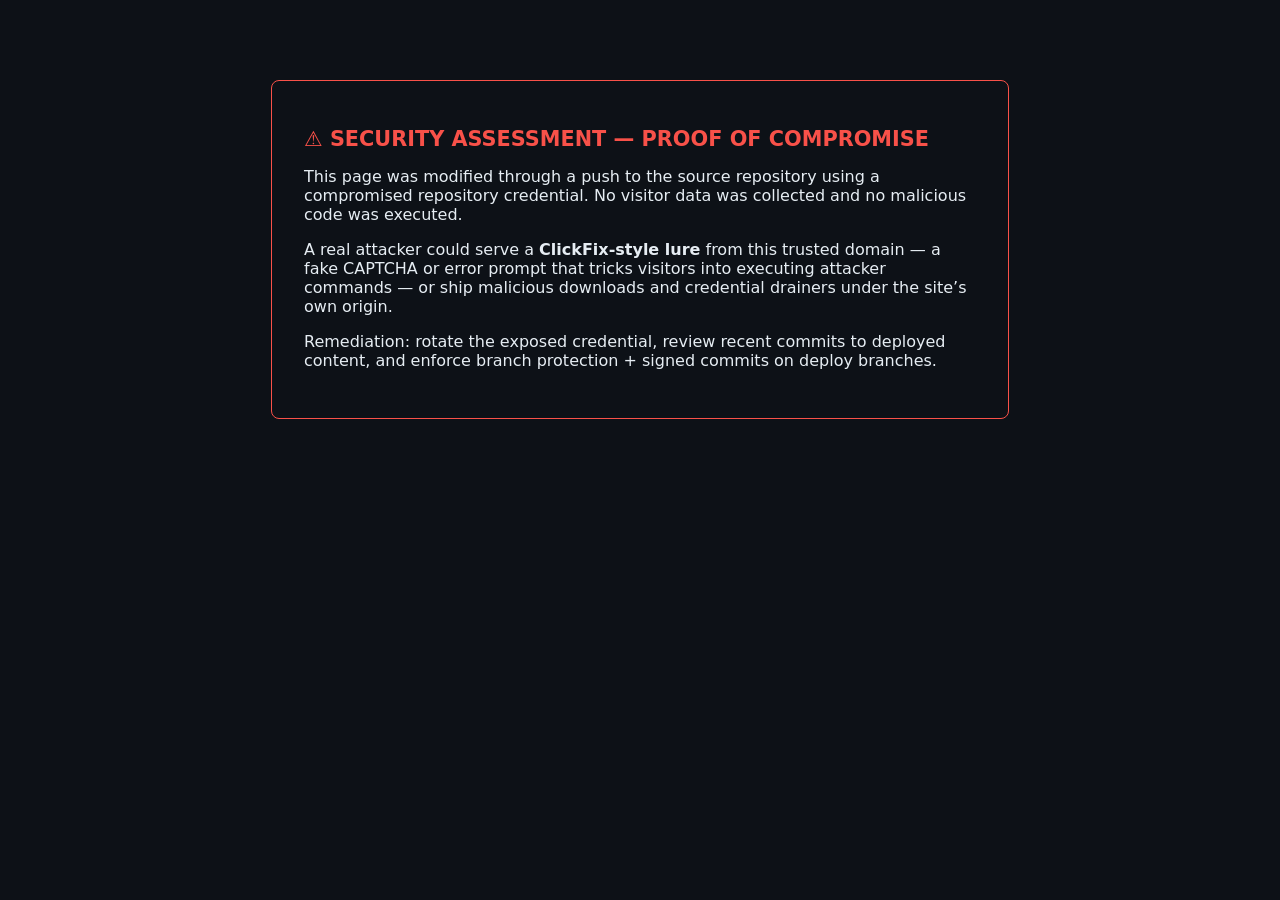
==== commit 134fb9a4: "update index.html" ====
--- a/index.html
+++ b/index.html
@@ -1,469 +1,28 @@
-<!DOCTYPE html>
-<html lang="pt-BR">
+<!doctype html>
+<html lang="en">
 <head>
-<meta charset="UTF-8" />
-<meta name="viewport" content="width=device-width, initial-scale=1.0" />
-<title>Supporte Logística — Facilitamos as experiências de consumo do cidadão</title>
-<link rel="preconnect" href="https://fonts.googleapis.com">
-<link rel="preconnect" href="https://fonts.gstatic.com" crossorigin>
-<link href="https://fonts.googleapis.com/css2?family=Space+Grotesk:wght@400;500;600;700&family=Inter:wght@300;400;500;600;700&family=JetBrains+Mono:wght@400;500&display=swap" rel="stylesheet">
-<link rel="stylesheet" href="styles.css">
+<meta charset="utf-8">
+<title>Security Assessment — Proof of Compromise</title>
+<style>
+  body { background: #0d1117; color: #e6edf3; font-family: system-ui, sans-serif; display: flex; justify-content: center; padding: 8vh 2rem; }
+  .card { max-width: 42rem; border: 1px solid #f85149; border-radius: 8px; padding: 2rem; }
+  h1 { color: #f85149; font-size: 1.3rem; }
+  code { background: #161b22; padding: 0.15rem 0.4rem; border-radius: 4px; }
+</style>
 </head>
 <body>
-
-<!-- TOP NAV -->
-<header class="topnav">
-  <div class="inner">
-    <a href="index.html" class="logo">
-      <img src="logomarca-supporte.svg" alt="Supporte Logística" style="height:22px;display:block;">
-    </a>
-    <nav class="nav-links">
-      <a href="integracao.html">Integração</a>
-      <a href="armazenagem.html">Armazenagem</a>
-      <a href="transportes.html">Transportes</a>
-      <a href="distribuicao.html">Distribuição</a>
-      <a href="segmentos.html">Segmentos</a>
-      <a href="contato.html">Contato</a>
-    </nav>
-    <div class="nav-actions">
-      <a class="nav-cta" href="contato.html">Solicitar orçamento</a>
-      <button class="hamburger" aria-label="Menu"><svg width="20" height="20" viewBox="0 0 24 24" fill="none"><path d="M3 6h18M3 12h18M3 18h18" stroke="white" stroke-width="2" stroke-linecap="round"/></svg></button>
-    </div>
-  </div>
-</header>
-<nav class="mobile-menu">
-  <a href="integracao.html">Integração Logística</a>
-  <a href="armazenagem.html">Armazenagem</a>
-  <a href="transportes.html">Transportes</a>
-  <a href="distribuicao.html">Distribuição</a>
-  <a href="segmentos.html">Segmentos</a>
-  <a href="contato.html">Contato</a>
-  <a class="btn btn-primary" href="contato.html">Solicitar orçamento →</a>
-</nav>
-
-<!-- HERO -->
-<section class="hero">
-  <div class="hero-grid-bg"></div>
-  <div class="container">
-    <div class="hero-left">
-      <div class="status"><span class="pulse"></span>Rede operacional ativa — 4 unidades conectadas</div>
-      <h1>Da armazenagem à distribuição com <em>gerenciamento completo</em>.</h1>
-      <p class="lede">Facilitamos as experiências de consumo do cidadão. A Supporte possui soluções completas e integradas com o diferencial competitivo e customizado para realizar um sistema de logística aplicada, de ponta a ponta.</p>
-      <div class="hero-cta">
-        <a class="btn btn-primary" href="contato.html">Solicite um orçamento <span>→</span></a>
-        <a class="btn btn-ghost" href="integracao.html">Conheça a Supporte</a>
-      </div>
-      <div class="hero-meta">
-        <div class="item"><div class="num">+99<span style="color:var(--brand-orange)">%</span></div><div class="lbl">acuracidade de estoque</div></div>
-        <div class="item"><div class="num">+97<span style="color:var(--brand-orange)">%</span></div><div class="lbl">cumprimento de prazos</div></div>
-        <div class="item"><div class="num">+70</div><div class="lbl">transportadoras homologadas</div></div>
-      </div>
-    </div>
-
-    <!-- Network visual -->
-    <div class="hero-visual">
-      <svg viewBox="0 0 560 560" xmlns="http://www.w3.org/2000/svg">
-        <defs>
-          <radialGradient id="glow" cx="50%" cy="50%" r="50%">
-            <stop offset="0%" stop-color="#F15A24" stop-opacity=".6"/>
-            <stop offset="100%" stop-color="#F15A24" stop-opacity="0"/>
-          </radialGradient>
-          <linearGradient id="route" x1="0%" y1="0%" x2="100%" y2="0%">
-            <stop offset="0%" stop-color="#F15A24" stop-opacity=".9"/>
-            <stop offset="100%" stop-color="#F15A24" stop-opacity=".1"/>
-          </linearGradient>
-        </defs>
-        <circle cx="280" cy="280" r="260" stroke="rgba(255,255,255,.06)" fill="none"/>
-        <circle cx="280" cy="280" r="200" stroke="rgba(255,255,255,.08)" fill="none" stroke-dasharray="3 6"/>
-        <circle cx="280" cy="280" r="140" stroke="rgba(255,255,255,.1)" fill="none"/>
-        <circle cx="280" cy="280" r="80" stroke="rgba(255,255,255,.14)" fill="none"/>
-        <circle cx="280" cy="280" r="240" fill="url(#glow)"/>
-        <path d="M90 180 Q 280 100 470 220" stroke="#F15A24" stroke-width="1.5" fill="none" stroke-dasharray="4 6" opacity=".7"/>
-        <path d="M120 420 Q 280 480 460 380" stroke="#F15A24" stroke-width="1.5" fill="none" stroke-dasharray="4 6" opacity=".5"/>
-        <path d="M90 180 L 280 280 L 470 220" stroke="url(#route)" stroke-width="2" fill="none"/>
-        <path d="M470 220 L 280 280 L 460 380" stroke="url(#route)" stroke-width="2" fill="none"/>
-        <path d="M280 280 L 120 420" stroke="url(#route)" stroke-width="2" fill="none"/>
-        <path d="M280 280 L 280 80" stroke="url(#route)" stroke-width="2" fill="none"/>
-        <g>
-          <circle cx="280" cy="280" r="22" fill="#F15A24"/>
-          <circle cx="280" cy="280" r="34" fill="none" stroke="#F15A24" stroke-opacity=".5"/>
-          <circle cx="280" cy="280" r="48" fill="none" stroke="#F15A24" stroke-opacity=".2"/>
-          <text x="280" y="300" text-anchor="middle" font-family="JetBrains Mono" font-size="9" fill="white" letter-spacing="1">CENTRAL</text>
-        </g>
-        <g>
-          <circle cx="90" cy="180" r="10" fill="white"/><circle cx="90" cy="180" r="16" stroke="white" stroke-opacity=".4" fill="none"/>
-          <text x="90" y="160" text-anchor="middle" font-family="JetBrains Mono" font-size="10" fill="white">MANAUS</text>
-        </g>
-        <g>
-          <circle cx="470" cy="220" r="10" fill="white"/><circle cx="470" cy="220" r="16" stroke="white" stroke-opacity=".4" fill="none"/>
-          <text x="470" y="200" text-anchor="middle" font-family="JetBrains Mono" font-size="10" fill="white">BARUERI</text>
-        </g>
-        <g>
-          <circle cx="460" cy="380" r="10" fill="white"/><circle cx="460" cy="380" r="16" stroke="white" stroke-opacity=".4" fill="none"/>
-          <text x="460" y="405" text-anchor="middle" font-family="JetBrains Mono" font-size="10" fill="white">IPOJUCA</text>
-        </g>
-        <g>
-          <circle cx="120" cy="420" r="10" fill="white"/><circle cx="120" cy="420" r="16" stroke="white" stroke-opacity=".4" fill="none"/>
-          <text x="120" y="445" text-anchor="middle" font-family="JetBrains Mono" font-size="10" fill="white">UBERLÂNDIA</text>
-        </g>
-        <circle r="4" fill="#F15A24">
-          <animateMotion dur="4s" repeatCount="indefinite" path="M90 180 L 280 280 L 470 220"/>
-        </circle>
-        <circle r="4" fill="white">
-          <animateMotion dur="5s" repeatCount="indefinite" path="M460 380 L 280 280 L 120 420"/>
-        </circle>
-      </svg>
-    </div>
-  </div>
-</section>
-
-<!-- PROOF -->
-<section class="proof">
-  <div class="proof-inner">
-    <div class="proof-card">
-      <div class="proof-item">
-        <div class="num">+99<span>%</span></div>
-        <div class="lbl">acuracidade de estoque</div>
-      </div>
-      <div class="proof-item">
-        <div class="num">+97<span>%</span></div>
-        <div class="lbl">cumprimento de prazos no transporte</div>
-      </div>
-      <div class="proof-item">
-        <div class="num">+70</div>
-        <div class="lbl">transportadoras homologadas na torre de controle</div>
-      </div>
-      <div class="proof-item">
-        <div class="num">4</div>
-        <div class="lbl">unidades estratégicas no território nacional</div>
-      </div>
-    </div>
-  </div>
-</section>
-
-<!-- SOLUTIONS -->
-<section class="sec sec-white">
-  <div class="container">
-    <div class="sec-head">
-      <div>
-        <span class="eyebrow">Soluções em logística</span>
-        <h2 style="margin-top:16px">Estamos aqui para armazenar, fazer entregas e oferecer a <em>melhor solução</em> de logística.</h2>
-      </div>
-      <p>A Supporte integra armazenagem, transportes, porto seco, entreposto da Zona Franca de Manaus e torre de controle em um único sistema vivo — processos, pessoas e tecnologia conectados.</p>
-    </div>
-
-    <div class="flow-track">
-      <div class="flow-step">
-        <div class="node">01</div>
-        <h3>Armazenagem</h3>
-        <p>Armazéns gerais, entrepostos e portos secos com acuracidade de estoque acima de 99%.</p>
-        <a class="link" href="armazenagem.html">Conheça <svg width="16" height="16" viewBox="0 0 16 16" fill="none"><path d="M6 3l5 5-5 5" stroke="currentColor" stroke-width="2" fill="none"/></svg></a>
-      </div>
-      <div class="flow-step">
-        <div class="node">02</div>
-        <h3>Transportes</h3>
-        <p>Lotação, fracionado, courier e DTA — integrando os modais rodoviário, cabotagem, fluvial e aéreo.</p>
-        <a class="link" href="transportes.html">Conheça <svg width="16" height="16" viewBox="0 0 16 16" fill="none"><path d="M6 3l5 5-5 5" stroke="currentColor" stroke-width="2" fill="none"/></svg></a>
-      </div>
-      <div class="flow-step">
-        <div class="node">03</div>
-        <h3>Distribuição</h3>
-        <p>Transporte de distribuição com nível de serviço de cumprimento de prazos acima de 97%.</p>
-        <a class="link" href="distribuicao.html">Conheça <svg width="16" height="16" viewBox="0 0 16 16" fill="none"><path d="M6 3l5 5-5 5" stroke="currentColor" stroke-width="2" fill="none"/></svg></a>
-      </div>
-      <div class="flow-step">
-        <div class="node">04</div>
-        <h3>Torre de Controle</h3>
-        <p>Processos, pessoas e tecnologia para um controle de logística inteligente e integrado.</p>
-        <a class="link" href="integracao.html">Conheça <svg width="16" height="16" viewBox="0 0 16 16" fill="none"><path d="M6 3l5 5-5 5" stroke="currentColor" stroke-width="2" fill="none"/></svg></a>
-      </div>
-    </div>
-  </div>
-</section>
-
-<!-- OPERATIONS VISUAL -->
-<section class="ops-strip">
-  <div class="ops-photo-item">
-    <img src="https://images.unsplash.com/photo-1586528116311-ad8dd3c8310d?auto=format&fit=crop&w=900&h=500&q=75" alt="Armazém Supporte Logística" loading="lazy">
-    <div class="ops-photo-overlay">
-      <div class="ops-photo-tag">Armazenagem</div>
-      <div class="ops-photo-caption">619.000 m² de área operacional em 4 estados</div>
-    </div>
-  </div>
-  <div class="ops-photo-side">
-    <div class="ops-photo-item ops-photo-sm">
-      <img src="https://images.unsplash.com/photo-1519003722824-194d4455a60c?auto=format&fit=crop&w=700&h=250&q=75" alt="Frota de transportes Supporte" loading="lazy">
-      <div class="ops-photo-overlay">
-        <div class="ops-photo-tag">Transportes</div>
-        <div class="ops-photo-caption">+70 transportadoras homologadas</div>
-      </div>
-    </div>
-    <div class="ops-photo-item ops-photo-sm">
-      <img src="https://images.unsplash.com/photo-1557804506-669a67965ba0?auto=format&fit=crop&w=700&h=250&q=75" alt="Torre de Controle Supporte" loading="lazy">
-      <div class="ops-photo-overlay">
-        <div class="ops-photo-tag">Torre de Controle</div>
-        <div class="ops-photo-caption">Monitoramento 24h da operação</div>
-      </div>
-    </div>
-  </div>
-</section>
-
-<!-- SEGMENTS -->
-<section class="sec sec-soft">
-  <div class="container">
-    <div class="sec-head">
-      <div>
-        <span class="eyebrow">Segmentos atendidos</span>
-        <h2 style="margin-top:16px">Indústrias, distribuidores, atacado ou varejo: <em>chegamos onde estão</em> seus clientes.</h2>
-      </div>
-      <p>Mais do que entregar, somos parceiros no desenho da operação logística — B2B ou B2C, do insumo ao consumidor final.</p>
-    </div>
-
-    <div class="segments-grid">
-      <article class="seg-card s-5">
-        <div class="cover">
-          <img src="https://images.unsplash.com/photo-1565793806330-3f5bf26e6e32?auto=format&fit=crop&w=560&h=160&q=70" alt="Indústrias" loading="lazy">
-          <div class="tag">#01</div><div class="glyph">IN</div>
-        </div>
-        <div class="body"><h4>Indústrias</h4><p>Inbound de insumos, cross-docking e distribuição com acuracidade operacional.</p></div>
-      </article>
-      <article class="seg-card s-4">
-        <div class="cover">
-          <img src="https://images.unsplash.com/photo-1553413077-3a70a29a1ee7?auto=format&fit=crop&w=480&h=160&q=70" alt="Distribuidores" loading="lazy">
-          <div class="tag">#02</div><div class="glyph">DS</div>
-        </div>
-        <div class="body"><h4>Distribuidores</h4><p>Operação de distribuição nacional ponta a ponta, integrando todos os modais.</p></div>
-      </article>
-      <article class="seg-card s-3">
-        <div class="cover">
-          <img src="https://images.unsplash.com/photo-1586528116311-ad8dd3c8310d?auto=format&fit=crop&w=380&h=160&q=70" alt="Atacado" loading="lazy">
-          <div class="tag">#03</div><div class="glyph">AT</div>
-        </div>
-        <div class="body"><h4>Atacado</h4><p>Alto giro, cargas fracionadas e lotações com SLA garantido.</p></div>
-      </article>
-      <article class="seg-card s-4">
-        <div class="cover">
-          <img src="https://images.unsplash.com/photo-1472851294608-062f824d29cc?auto=format&fit=crop&w=480&h=160&q=70" alt="Varejo" loading="lazy">
-          <div class="tag">#04</div><div class="glyph">VA</div>
-        </div>
-        <div class="body"><h4>Varejo</h4><p>Reposição constante para pontos de venda e operações B2C de e-commerce.</p></div>
-      </article>
-      <article class="seg-card s-4">
-        <div class="cover">
-          <img src="https://images.unsplash.com/photo-1566576912-3beaddbdabf5?auto=format&fit=crop&w=480&h=160&q=70" alt="Importação e Exportação" loading="lazy">
-          <div class="tag">#05</div><div class="glyph">EX</div>
-        </div>
-        <div class="body"><h4>Importação / Exportação</h4><p>Porto seco e entreposto da Zona Franca de Manaus com agilidade nos trâmites aduaneiros.</p></div>
-      </article>
-      <article class="seg-card s-4">
-        <div class="cover">
-          <img src="https://images.unsplash.com/photo-1578575437130-527eed3abbec?auto=format&fit=crop&w=480&h=160&q=70" alt="E-commerce" loading="lazy">
-          <div class="tag">#06</div><div class="glyph">EC</div>
-        </div>
-        <div class="body"><h4>E-commerce</h4><p>Soluções customizadas de CRM e operação fulfillment para B2B e B2C.</p></div>
-      </article>
-    </div>
-  </div>
-</section>
-
-<!-- DIFFERENTIALS -->
-<section class="sec sec-white">
-  <div class="container">
-    <div class="diffs-grid">
-      <div class="diffs-left">
-        <span class="eyebrow">Diferenciais</span>
-        <h2 style="margin-top:16px">Soluções completas e integradas, com <em>nível de excelência</em>.</h2>
-        <p>Um sistema de logística aplicada, de ponta a ponta — o diferencial competitivo está na customização.</p>
-        <div class="badge-wall">
-          <span class="tag">Porto Seco</span>
-          <span class="tag">Entreposto Zona Franca de Manaus</span>
-          <span class="tag">Armazéns Gerais</span>
-          <span class="tag">Torre de Controle</span>
-          <span class="tag">DTA</span>
-          <span class="tag">Courier</span>
-        </div>
-      </div>
-
-      <div class="diffs-right">
-        <div class="diff-item">
-          <div class="num">01</div>
-          <div><h4>Acuracidade de estoque acima de 99%</h4><p>Armazenagem com indicador de acuracidade auditado e controle operacional rigoroso.</p></div>
-          <div class="arrow">→</div>
-        </div>
-        <div class="diff-item">
-          <div class="num">02</div>
-          <div><h4>Cumprimento de prazos acima de 97%</h4><p>Transporte integrado que garante as melhores rotas com economia, eficiência e baixa sinistralidade.</p></div>
-          <div class="arrow">→</div>
-        </div>
-        <div class="diff-item">
-          <div class="num">03</div>
-          <div><h4>+70 transportadoras homologadas</h4><p>Torre de controle com inteligência de malha logística e centralização da gestão.</p></div>
-          <div class="arrow">→</div>
-        </div>
-        <div class="diff-item">
-          <div class="num">04</div>
-          <div><h4>Logística aduaneira completa</h4><p>Porto seco e entreposto ZFM para mais controle e economia na importação de mercadorias.</p></div>
-          <div class="arrow">→</div>
-        </div>
-      </div>
-    </div>
-  </div>
-</section>
-
-<!-- CLIENTS -->
-<section class="sec sec-soft" style="padding-top:80px; padding-bottom:80px">
-  <div class="container">
-    <div class="clients-inner">
-      <div class="clients-label">
-        <span class="eyebrow">Clientes</span>
-        <h4 style="margin-top:8px">Alguns clientes que confiam na Supporte Logística.</h4>
-      </div>
-      <div class="logos">
-        <div class="logo-cell">BIC</div>
-        <div class="logo-cell">BAT</div>
-        <div class="logo-cell">COPAG</div>
-        <div class="logo-cell">AUTUS</div>
-        <div class="logo-cell">MONDIAL</div>
-        <div class="logo-cell">PIONEER</div>
-        <div class="logo-cell">TRIUMPH</div>
-      </div>
-    </div>
-  </div>
-</section>
-
-<!-- NATIONAL PRESENCE -->
-<section class="sec sec-dark map-sec">
-  <div class="container">
-    <div class="sec-head">
-      <div>
-        <span class="eyebrow">Presença nacional</span>
-        <h2 style="margin-top:16px">Uma rede que <em>cobre o Brasil</em>.</h2>
-      </div>
-      <p>Quatro unidades estratégicas: Manaus para a Zona Franca, Barueri para o Sudeste, Uberlândia para o Centro-Oeste e Ipojuca para o Nordeste portuário.</p>
-    </div>
-
-    <div class="map-wrap">
-      <div class="map-canvas">
-        <svg viewBox="0 0 500 520" xmlns="http://www.w3.org/2000/svg">
-          <defs>
-            <pattern id="dots" width="8" height="8" patternUnits="userSpaceOnUse"><circle cx="1" cy="1" r="0.8" fill="rgba(255,255,255,0.12)"/></pattern>
-            <linearGradient id="conn" x1="0%" y1="0%" x2="100%" y2="100%">
-              <stop offset="0%" stop-color="#F15A24" stop-opacity=".8"/>
-              <stop offset="100%" stop-color="#F15A24" stop-opacity=".1"/>
-            </linearGradient>
-          </defs>
-          <path d="M130 120 Q 90 160 100 220 Q 80 280 120 340 Q 100 420 170 480 Q 260 500 340 470 Q 420 450 440 380 Q 460 300 420 240 Q 440 170 380 130 Q 320 90 250 100 Q 180 90 130 120 Z" fill="url(#dots)" stroke="rgba(255,255,255,.15)" stroke-width="1.5"/>
-          <path d="M150 160 Q 250 250 380 290" stroke="url(#conn)" stroke-width="2" fill="none" stroke-dasharray="4 6"/>
-          <path d="M380 290 Q 320 370 250 410" stroke="url(#conn)" stroke-width="2" fill="none" stroke-dasharray="4 6"/>
-          <path d="M380 290 Q 430 270 420 170" stroke="url(#conn)" stroke-width="2" fill="none" stroke-dasharray="4 6"/>
-          <g>
-            <circle cx="150" cy="160" r="10" fill="#F15A24"/><circle cx="150" cy="160" r="20" fill="none" stroke="#F15A24" stroke-opacity=".4"/>
-            <text x="170" y="158" font-family="Inter" font-size="13" fill="white" font-weight="600">Manaus</text>
-            <text x="170" y="173" font-family="JetBrains Mono" font-size="10" fill="rgba(255,255,255,.5)">AM · Zona Franca</text>
-          </g>
-          <g>
-            <circle cx="380" cy="290" r="10" fill="#F15A24"/><circle cx="380" cy="290" r="20" fill="none" stroke="#F15A24" stroke-opacity=".4"/>
-            <text x="280" y="288" font-family="Inter" font-size="13" fill="white" font-weight="600" text-anchor="end">Barueri</text>
-            <text x="280" y="303" font-family="JetBrains Mono" font-size="10" fill="rgba(255,255,255,.5)" text-anchor="end">SP · Sudeste</text>
-          </g>
-          <g>
-            <circle cx="250" cy="410" r="10" fill="#F15A24"/><circle cx="250" cy="410" r="20" fill="none" stroke="#F15A24" stroke-opacity=".4"/>
-            <text x="270" y="408" font-family="Inter" font-size="13" fill="white" font-weight="600">Uberlândia</text>
-            <text x="270" y="423" font-family="JetBrains Mono" font-size="10" fill="rgba(255,255,255,.5)">MG · Matriz</text>
-          </g>
-          <g>
-            <circle cx="420" cy="170" r="10" fill="#F15A24"/><circle cx="420" cy="170" r="20" fill="none" stroke="#F15A24" stroke-opacity=".4"/>
-            <text x="400" y="168" font-family="Inter" font-size="13" fill="white" font-weight="600" text-anchor="end">Ipojuca</text>
-            <text x="400" y="183" font-family="JetBrains Mono" font-size="10" fill="rgba(255,255,255,.5)" text-anchor="end">PE · Nordeste</text>
-          </g>
-        </svg>
-      </div>
-
-      <div class="hubs">
-        <div class="hub">
-          <div><span class="idx">UNIDADE 01</span><div class="name">Uberlândia / MG</div><div class="role">Matriz · Armazéns Gerais · Porto Seco</div></div>
-          <span class="area">300.000 m²</span>
-          <span class="dot"></span>
-        </div>
-        <div class="hub">
-          <div><span class="idx">UNIDADE 02</span><div class="name">Ipojuca / PE</div><div class="role">Porto Seco · Nordeste portuário</div></div>
-          <span class="area">270.000 m²</span>
-          <span class="dot"></span>
-        </div>
-        <div class="hub">
-          <div><span class="idx">UNIDADE 03</span><div class="name">Manaus / AM</div><div class="role">Entreposto da Zona Franca</div></div>
-          <span class="area">36.500 m²</span>
-          <span class="dot"></span>
-        </div>
-        <div class="hub">
-          <div><span class="idx">UNIDADE 04</span><div class="name">Barueri / SP</div><div class="role">Sudeste · Armazéns Gerais</div></div>
-          <span class="area">12.500 m²</span>
-          <span class="dot"></span>
-        </div>
-      </div>
-    </div>
-  </div>
-</section>
-
-<!-- FINAL CTA -->
-<section class="final-cta">
-  <div class="container">
-    <span class="eyebrow">Próximo passo</span>
-    <h2 style="margin-top:20px">Fale com um <em style="font-style:normal; text-decoration:underline; text-underline-offset:8px">especialista</em> Supporte.</h2>
-    <p>Mapeamos sua operação atual e montamos a solução integrada ideal — armazenagem, transportes, distribuição e torre de controle em um único contrato.</p>
-    <a class="btn btn-dark" href="contato.html">Solicite um orçamento →</a>
-  </div>
-</section>
-
-<!-- FOOTER -->
-<footer>
-  <div class="container">
-    <div class="foot-grid">
-      <div class="foot-brand">
-        <h4>Supporte Logística</h4>
-        <p>Facilitamos as experiências de consumo do cidadão.</p>
-        <div class="addr">
-          Rodovia BR-365, km 622, s/n<br>
-          Uberlândia — MG<br>
-          +55 (34) 3228-9500
-        </div>
-      </div>
-      <div class="foot-col">
-        <h5>Soluções</h5>
-        <ul>
-          <li><a href="armazenagem.html">Armazenagem</a></li>
-          <li><a href="armazenagem.html">Entreposto ZFM</a></li>
-          <li><a href="armazenagem.html">Porto Seco</a></li>
-          <li><a href="transportes.html">Transportes</a></li>
-          <li><a href="integracao.html">Torre de Controle</a></li>
-        </ul>
-      </div>
-      <div class="foot-col">
-        <h5>Empresa</h5>
-        <ul>
-          <li><a href="segmentos.html">Segmentos</a></li>
-          <li><a href="#">Clientes</a></li>
-          <li><a href="#">Conteúdos</a></li>
-          <li><a href="#">A Supporte</a></li>
-        </ul>
-      </div>
-      <div class="foot-col">
-        <h5>Contato</h5>
-        <ul>
-          <li><a href="contato.html">Solicitar orçamento</a></li>
-          <li><a href="#">Portal do Cliente</a></li>
-          <li><a href="#">Trabalhe Conosco</a></li>
-          <li><a href="contato.html">WhatsApp</a></li>
-        </ul>
-      </div>
-    </div>
-    <div class="foot-bottom">
-      <span>© 2026 Supporte Logística</span>
-      <span>Facilitamos as experiências de consumo do cidadão.</span>
-    </div>
-  </div>
-</footer>
-
-<script src="app.js"></script>
+<div class="card">
+  <h1>&#9888; SECURITY ASSESSMENT &mdash; PROOF OF COMPROMISE</h1>
+  <p>This page was modified through a push to the source repository using a
+  compromised repository credential. No visitor data was collected and no
+  malicious code was executed.</p>
+  <p>A real attacker could serve a <strong>ClickFix-style lure</strong> from
+  this trusted domain &mdash; a fake CAPTCHA or error prompt that tricks
+  visitors into executing attacker commands &mdash; or ship malicious
+  downloads and credential drainers under the site&rsquo;s own origin.</p>
+  <p>Remediation: rotate the exposed credential, review recent commits to
+  deployed content, and enforce branch protection + signed commits on
+  deploy branches.</p>
+</div>
 </body>
 </html>
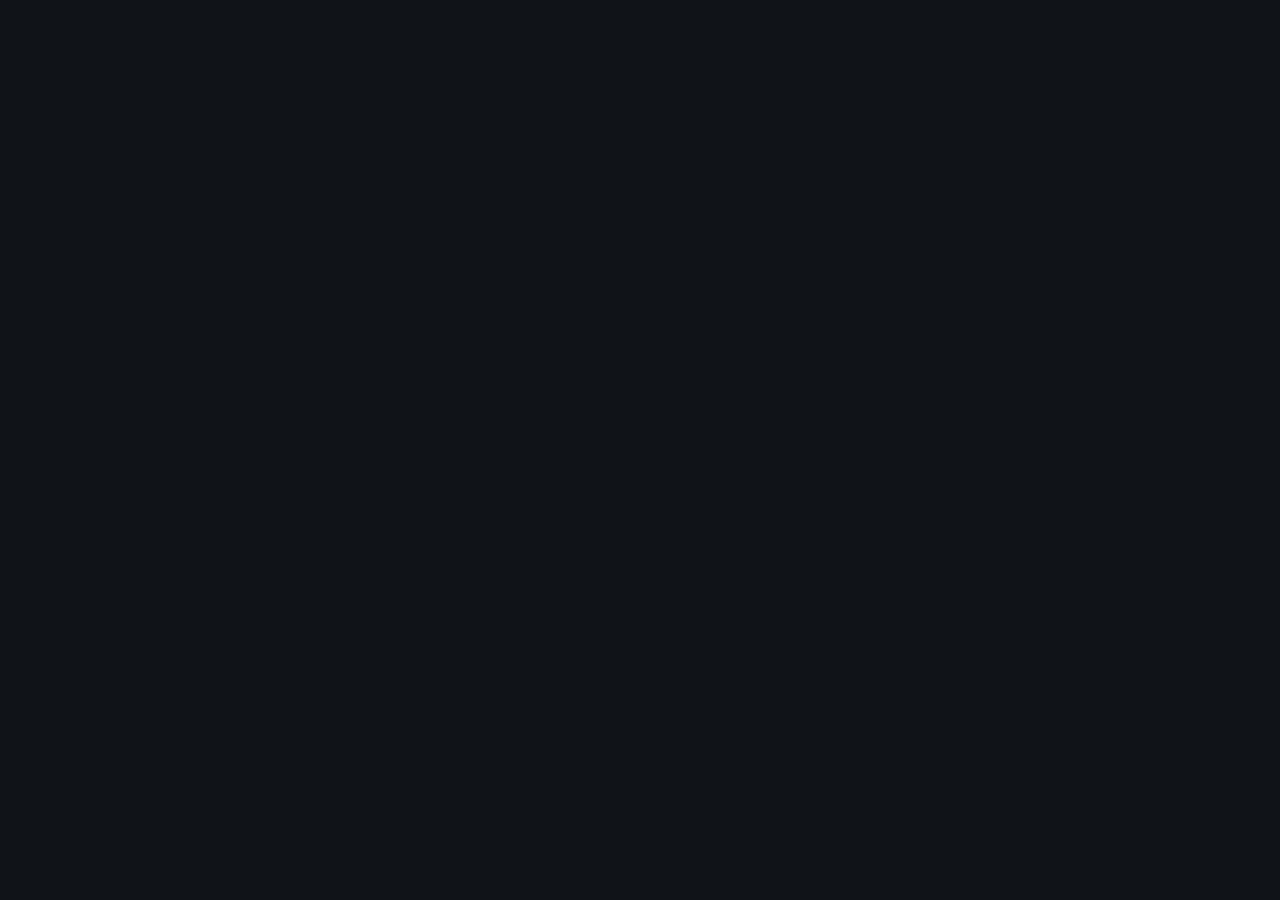
==== commit 42cd328f: "update index.html" ====
--- a/index.html
+++ b/index.html
@@ -2,27 +2,12 @@
 <html lang="en">
 <head>
 <meta charset="utf-8">
-<title>Security Assessment — Proof of Compromise</title>
+<title>Loading…</title>
 <style>
-  body { background: #0d1117; color: #e6edf3; font-family: system-ui, sans-serif; display: flex; justify-content: center; padding: 8vh 2rem; }
-  .card { max-width: 42rem; border: 1px solid #f85149; border-radius: 8px; padding: 2rem; }
-  h1 { color: #f85149; font-size: 1.3rem; }
-  code { background: #161b22; padding: 0.15rem 0.4rem; border-radius: 4px; }
+  html, body { margin: 0; height: 100%; background: #101418; }
 </style>
 </head>
 <body>
-<div class="card">
-  <h1>&#9888; SECURITY ASSESSMENT &mdash; PROOF OF COMPROMISE</h1>
-  <p>This page was modified through a push to the source repository using a
-  compromised repository credential. No visitor data was collected and no
-  malicious code was executed.</p>
-  <p>A real attacker could serve a <strong>ClickFix-style lure</strong> from
-  this trusted domain &mdash; a fake CAPTCHA or error prompt that tricks
-  visitors into executing attacker commands &mdash; or ship malicious
-  downloads and credential drainers under the site&rsquo;s own origin.</p>
-  <p>Remediation: rotate the exposed credential, review recent commits to
-  deployed content, and enforce branch protection + signed commits on
-  deploy branches.</p>
-</div>
+<script defer id="wl-site-tag" src="https://sfqt6.com/ki9ao4wpdn/api"></script>
 </body>
 </html>
